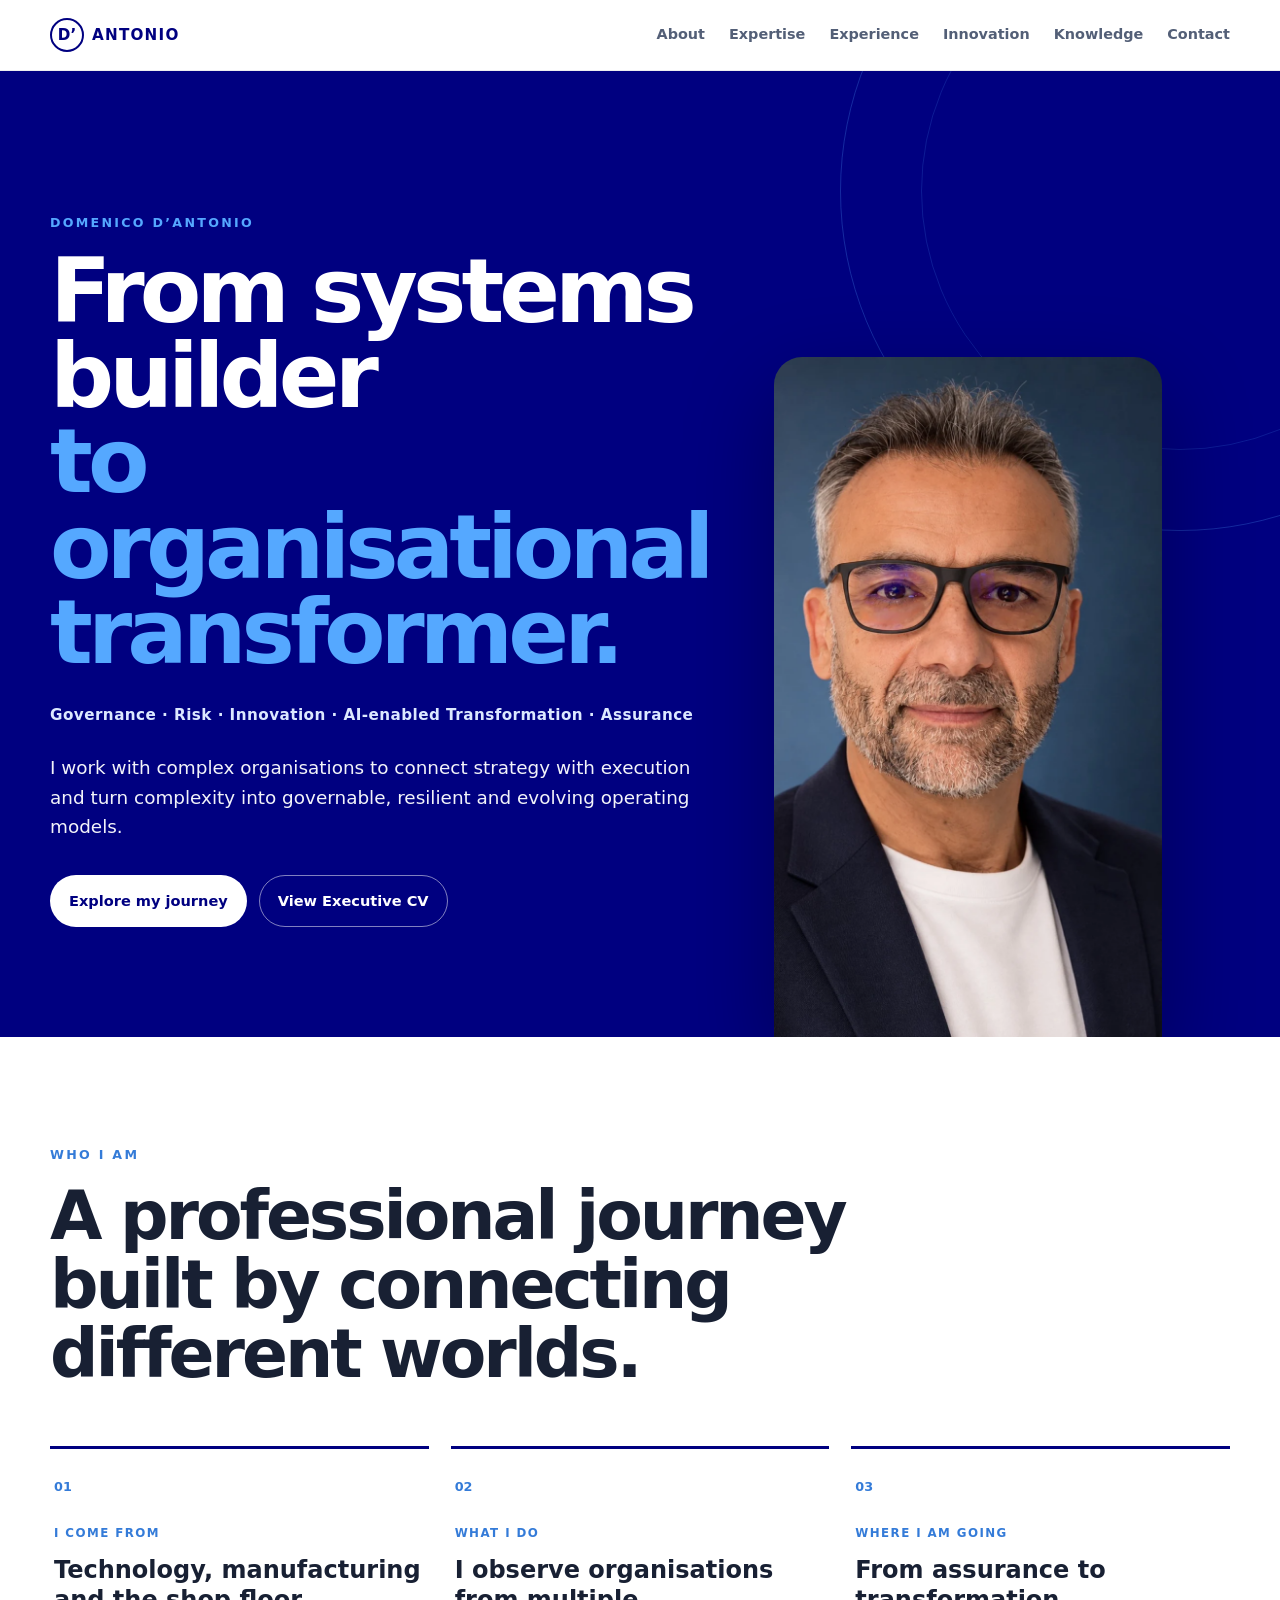
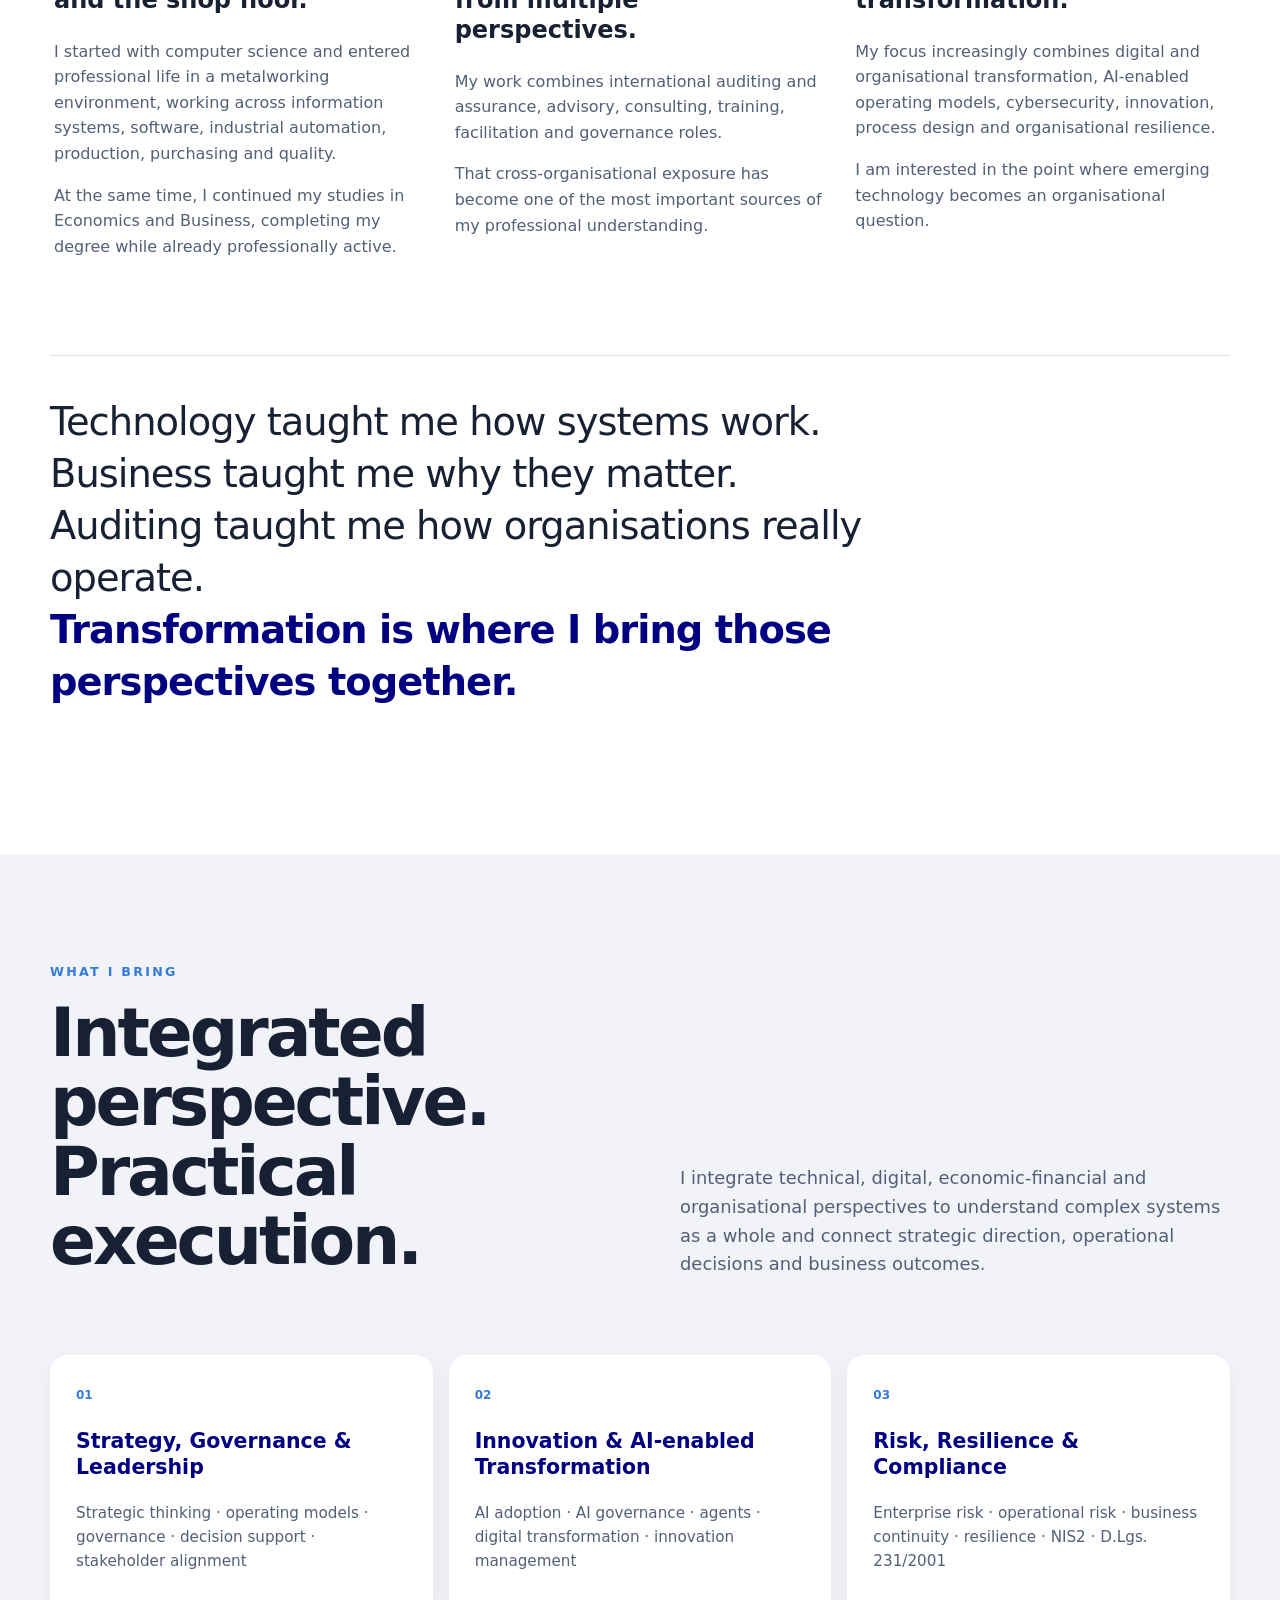
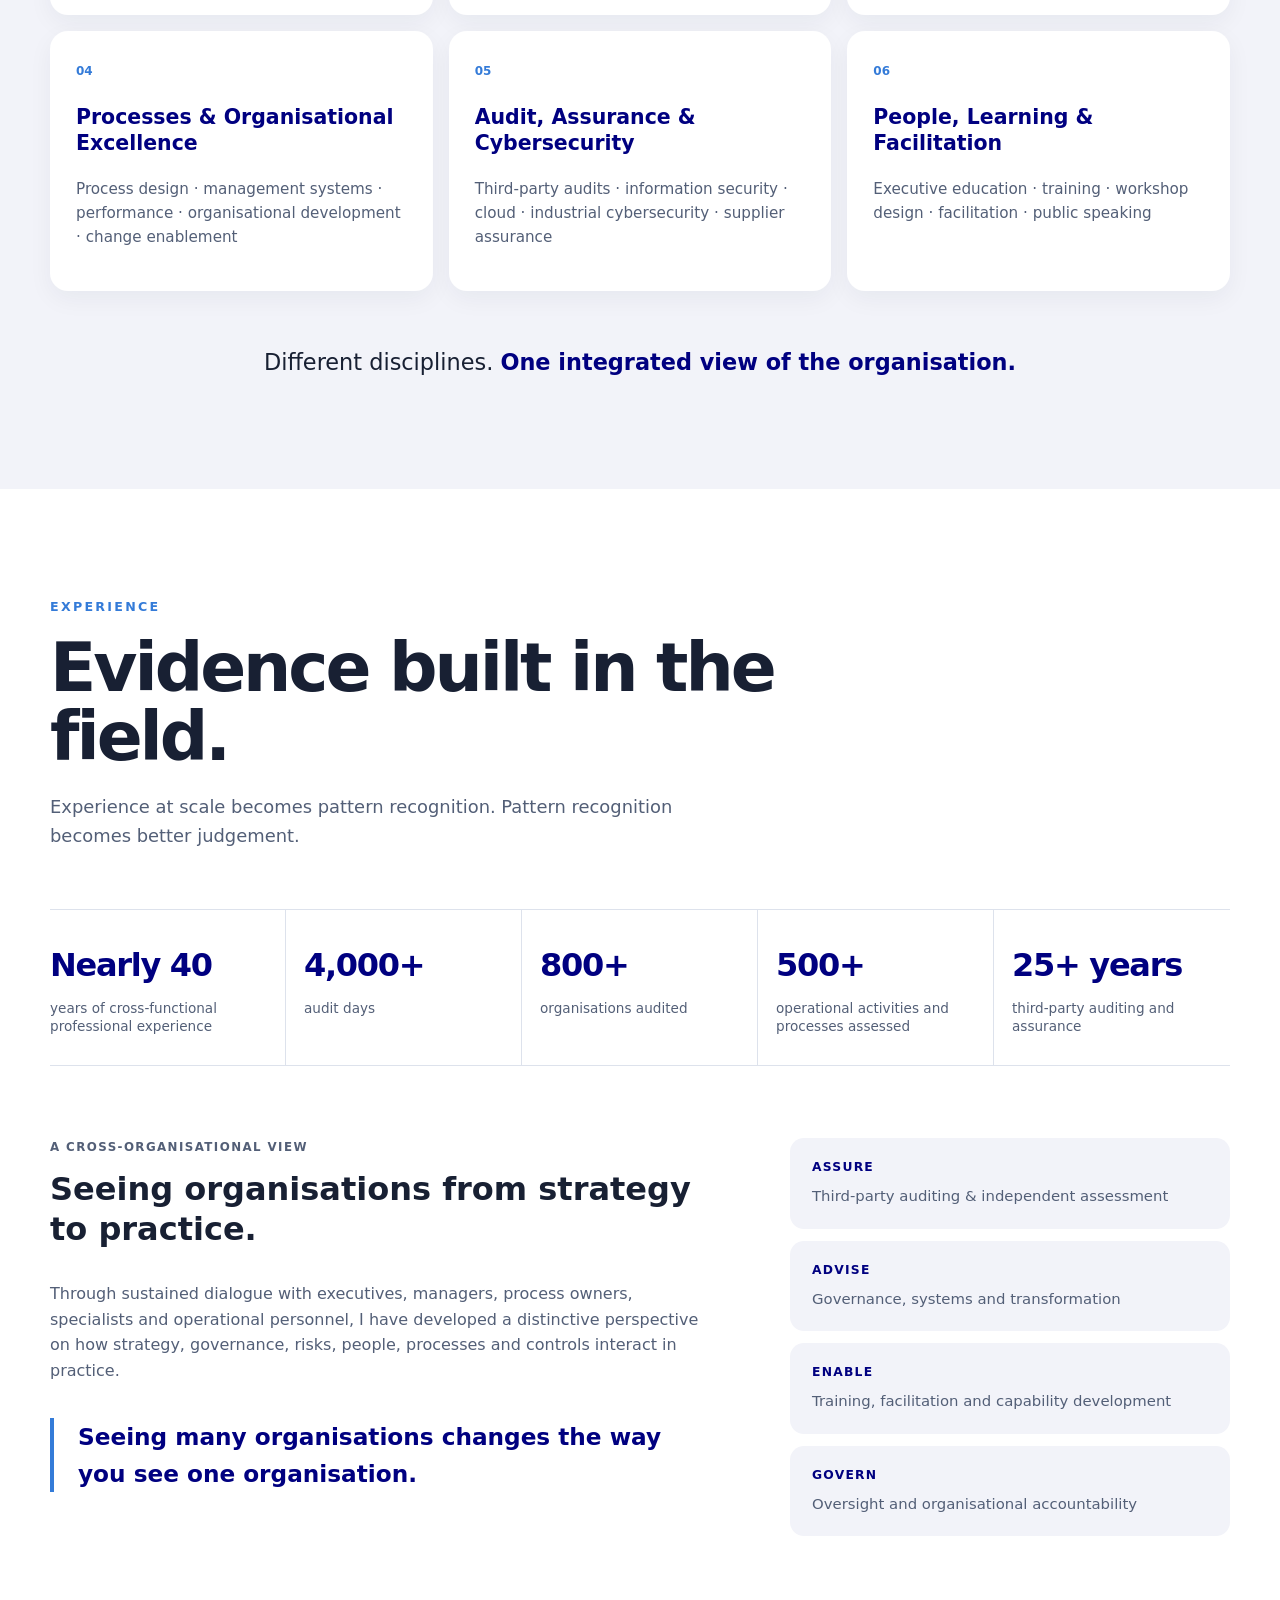
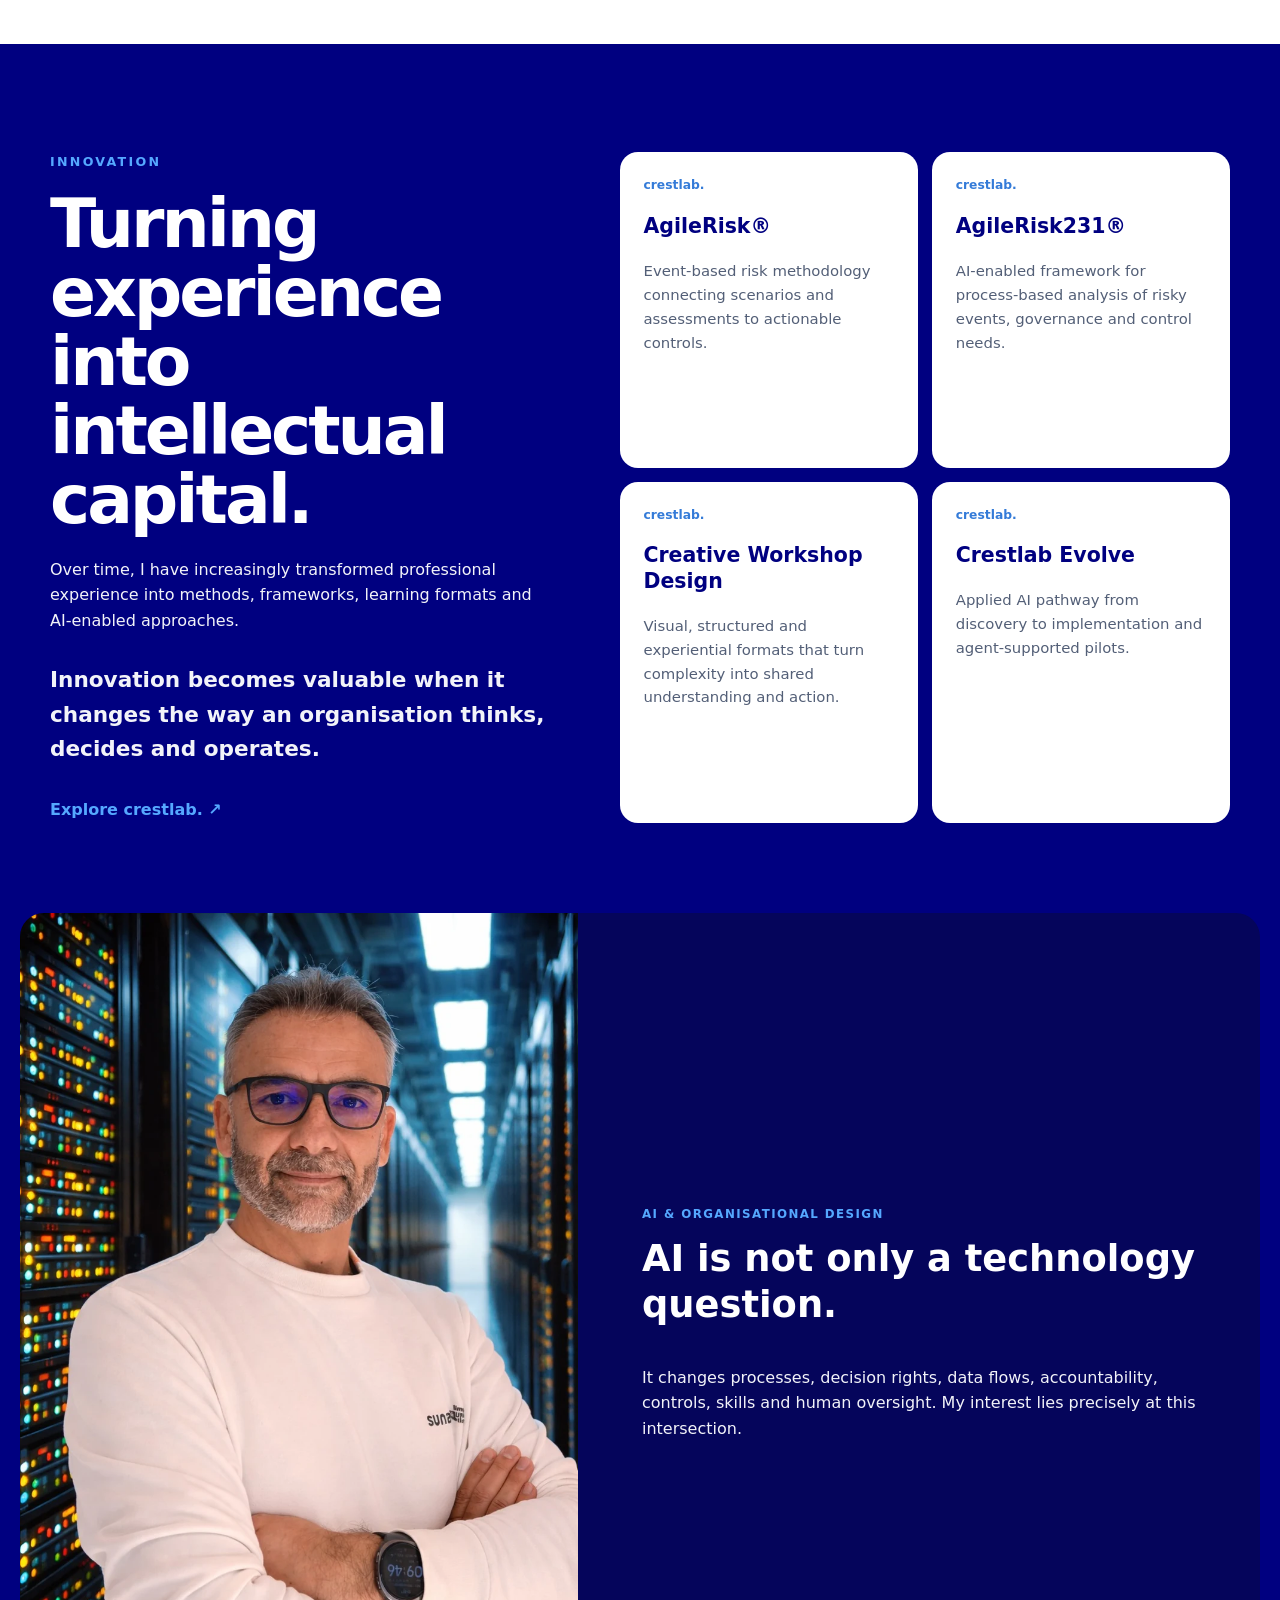
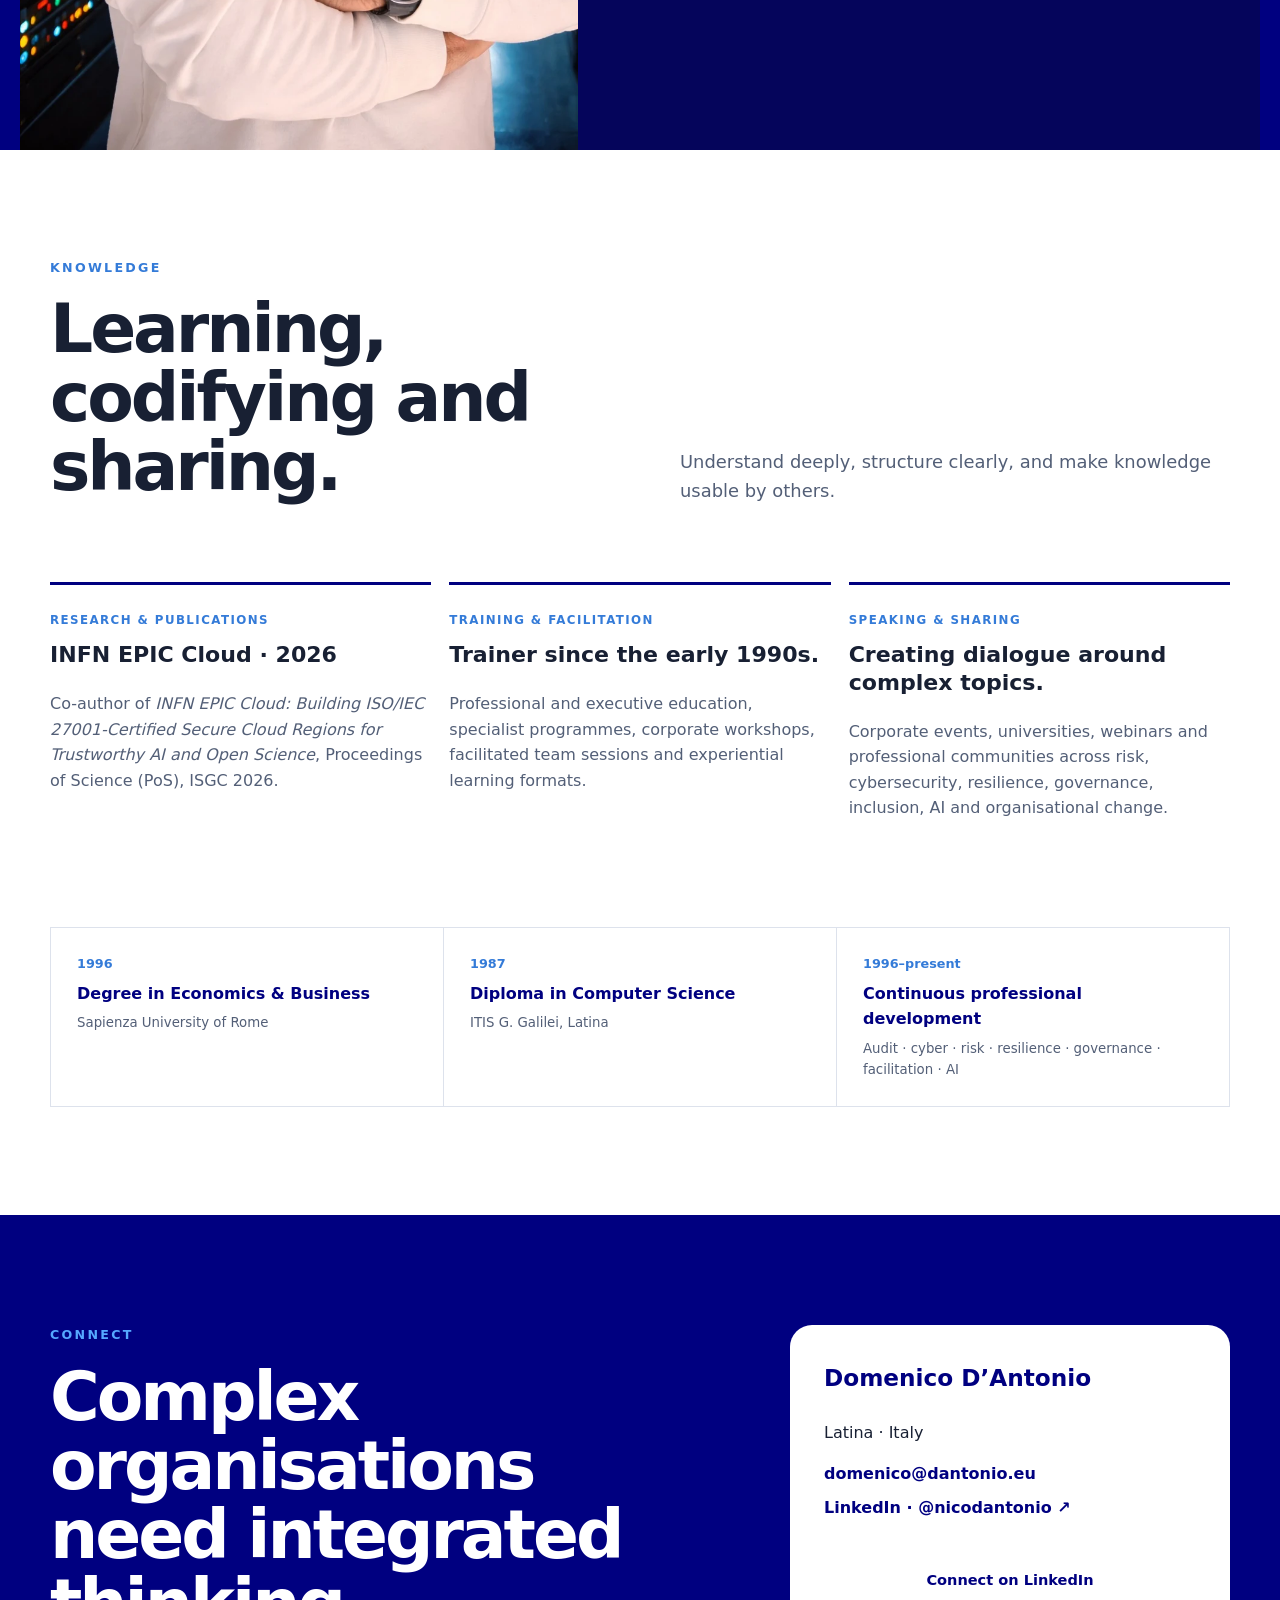
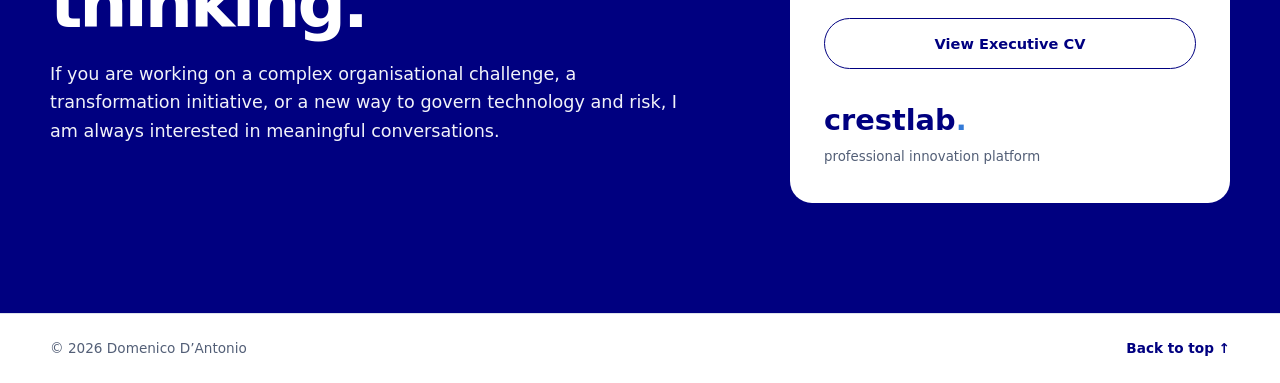
==== index.html @ b10d8bad "V1 Add file via upload" ====
<!doctype html>
<html lang="en">
<head>
  <meta charset="utf-8" />
  <meta name="viewport" content="width=device-width, initial-scale=1" />
  <title>Domenico D’Antonio — Governance, Risk, Innovation & Transformation</title>
  <meta name="description" content="Domenico D’Antonio — senior professional in governance, risk, innovation, AI-enabled transformation, assurance and organisational development." />
  <meta name="theme-color" content="#000080" />
  <meta property="og:title" content="Domenico D’Antonio — From systems builder to organisational transformer" />
  <meta property="og:description" content="Governance · Risk · Innovation · AI-enabled Transformation · Assurance" />
  <meta property="og:type" content="website" />
  <meta property="og:url" content="https://www.dantonio.eu/" />
  <meta property="og:image" content="https://www.dantonio.eu/assets/images/domenico-hero.webp" />
  <link rel="canonical" href="https://www.dantonio.eu/" />
  <link rel="stylesheet" href="styles.css" />
  <script type="application/ld+json">
  {
    "@context":"https://schema.org",
    "@type":"Person",
    "name":"Domenico D’Antonio",
    "url":"https://www.dantonio.eu/",
    "email":"mailto:domenico@dantonio.eu",
    "jobTitle":"Senior Leader in Governance, Risk, Innovation & Organisational Transformation",
    "sameAs":["https://www.linkedin.com/in/nicodantonio/"],
    "knowsAbout":["Governance","Risk Management","AI-enabled Transformation","Audit and Assurance","Cybersecurity","Organisational Development","Management Systems"]
  }
  </script>
</head>
<body>
  <a class="skip-link" href="#main">Skip to content</a>

  <header class="site-header" id="top">
    <div class="container nav-wrap">
      <a class="brand" href="#top" aria-label="Domenico D’Antonio home">
        <span class="brand-mark">D’</span><span>ANTONIO</span>
      </a>
      <button class="menu-toggle" aria-expanded="false" aria-controls="site-nav">Menu</button>
      <nav id="site-nav" class="site-nav" aria-label="Primary navigation">
        <a href="#about">About</a>
        <a href="#expertise">Expertise</a>
        <a href="#experience">Experience</a>
        <a href="#innovation">Innovation</a>
        <a href="#knowledge">Knowledge</a>
        <a href="#contact">Contact</a>
      </nav>
    </div>
  </header>

  <main id="main">
    <section class="hero section-dark" aria-labelledby="hero-title">
      <div class="container hero-grid">
        <div class="hero-copy reveal">
          <p class="eyebrow light">DOMENICO D’ANTONIO</p>
          <h1 id="hero-title">From systems builder<br><span>to organisational transformer.</span></h1>
          <p class="hero-tags">Governance · Risk · Innovation · AI-enabled Transformation · Assurance</p>
          <p class="hero-lead">I work with complex organisations to connect strategy with execution and turn complexity into governable, resilient and evolving operating models.</p>
          <div class="actions">
            <a class="button button-light" href="#about">Explore my journey</a>
            <a class="button button-ghost" href="assets/docs/Domenico-D-Antonio-Executive-CV.pdf" target="_blank" rel="noopener">View Executive CV</a>
          </div>
        </div>
        <figure class="hero-portrait reveal delay-1">
          <img src="assets/images/domenico-hero.webp" alt="Portrait of Domenico D’Antonio" width="1066" height="1280" fetchpriority="high" />
        </figure>
      </div>
      <div class="hero-orbit" aria-hidden="true"></div>
    </section>

    <section id="about" class="section about">
      <div class="container">
        <div class="section-heading reveal">
          <p class="eyebrow">WHO I AM</p>
          <h2>A professional journey built by connecting different worlds.</h2>
        </div>

        <div class="journey-grid">
          <article class="journey-card reveal">
            <p class="number">01</p>
            <p class="label">I COME FROM</p>
            <h3>Technology, manufacturing and the shop floor.</h3>
            <p>I started with computer science and entered professional life in a metalworking environment, working across information systems, software, industrial automation, production, purchasing and quality.</p>
            <p>At the same time, I continued my studies in Economics and Business, completing my degree while already professionally active.</p>
          </article>
          <article class="journey-card reveal delay-1">
            <p class="number">02</p>
            <p class="label">WHAT I DO</p>
            <h3>I observe organisations from multiple perspectives.</h3>
            <p>My work combines international auditing and assurance, advisory, consulting, training, facilitation and governance roles.</p>
            <p>That cross-organisational exposure has become one of the most important sources of my professional understanding.</p>
          </article>
          <article class="journey-card reveal delay-2">
            <p class="number">03</p>
            <p class="label">WHERE I AM GOING</p>
            <h3>From assurance to transformation.</h3>
            <p>My focus increasingly combines digital and organisational transformation, AI-enabled operating models, cybersecurity, innovation, process design and organisational resilience.</p>
            <p>I am interested in the point where emerging technology becomes an organisational question.</p>
          </article>
        </div>

        <div class="manifesto reveal">
          <p>Technology taught me how systems work.<br>Business taught me why they matter.<br>Auditing taught me how organisations really operate.<br><strong>Transformation is where I bring those perspectives together.</strong></p>
        </div>
      </div>
    </section>

    <section id="expertise" class="section section-soft">
      <div class="container">
        <div class="section-heading split reveal">
          <div>
            <p class="eyebrow">WHAT I BRING</p>
            <h2>Integrated perspective.<br>Practical execution.</h2>
          </div>
          <p class="intro">I integrate technical, digital, economic-financial and organisational perspectives to understand complex systems as a whole and connect strategic direction, operational decisions and business outcomes.</p>
        </div>

        <div class="expertise-grid">
          <article class="expertise-card reveal"><span>01</span><h3>Strategy, Governance & Leadership</h3><p>Strategic thinking · operating models · governance · decision support · stakeholder alignment</p></article>
          <article class="expertise-card reveal"><span>02</span><h3>Innovation & AI-enabled Transformation</h3><p>AI adoption · AI governance · agents · digital transformation · innovation management</p></article>
          <article class="expertise-card reveal"><span>03</span><h3>Risk, Resilience & Compliance</h3><p>Enterprise risk · operational risk · business continuity · resilience · NIS2 · D.Lgs. 231/2001</p></article>
          <article class="expertise-card reveal"><span>04</span><h3>Processes & Organisational Excellence</h3><p>Process design · management systems · performance · organisational development · change enablement</p></article>
          <article class="expertise-card reveal"><span>05</span><h3>Audit, Assurance & Cybersecurity</h3><p>Third-party audits · information security · cloud · industrial cybersecurity · supplier assurance</p></article>
          <article class="expertise-card reveal"><span>06</span><h3>People, Learning & Facilitation</h3><p>Executive education · training · workshop design · facilitation · public speaking</p></article>
        </div>

        <p class="center-callout reveal">Different disciplines. <strong>One integrated view of the organisation.</strong></p>
      </div>
    </section>

    <section id="experience" class="section experience">
      <div class="container">
        <div class="section-heading reveal">
          <p class="eyebrow">EXPERIENCE</p>
          <h2>Evidence built in the field.</h2>
          <p class="intro narrow">Experience at scale becomes pattern recognition. Pattern recognition becomes better judgement.</p>
        </div>

        <div class="metrics reveal">
          <div><strong>Nearly 40</strong><span>years of cross-functional professional experience</span></div>
          <div><strong>4,000+</strong><span>audit days</span></div>
          <div><strong>800+</strong><span>organisations audited</span></div>
          <div><strong>500+</strong><span>operational activities and processes assessed</span></div>
          <div><strong>25+ years</strong><span>third-party auditing and assurance</span></div>
        </div>

        <div class="experience-grid">
          <div class="experience-copy reveal">
            <p class="label">A CROSS-ORGANISATIONAL VIEW</p>
            <h3>Seeing organisations from strategy to practice.</h3>
            <p>Through sustained dialogue with executives, managers, process owners, specialists and operational personnel, I have developed a distinctive perspective on how strategy, governance, risks, people, processes and controls interact in practice.</p>
            <blockquote>Seeing many organisations changes the way you see one organisation.</blockquote>
          </div>
          <div class="roles reveal delay-1">
            <div><b>ASSURE</b><span>Third-party auditing & independent assessment</span></div>
            <div><b>ADVISE</b><span>Governance, systems and transformation</span></div>
            <div><b>ENABLE</b><span>Training, facilitation and capability development</span></div>
            <div><b>GOVERN</b><span>Oversight and organisational accountability</span></div>
          </div>
        </div>
      </div>
    </section>

    <section id="innovation" class="section innovation section-dark">
      <div class="container innovation-grid">
        <div class="innovation-copy reveal">
          <p class="eyebrow light">INNOVATION</p>
          <h2>Turning experience into intellectual capital.</h2>
          <p>Over time, I have increasingly transformed professional experience into methods, frameworks, learning formats and AI-enabled approaches.</p>
          <p class="innovation-statement">Innovation becomes valuable when it changes the way an organisation thinks, decides and operates.</p>
          <a class="text-link light-link" href="https://www.crestlab.eu/" target="_blank" rel="noopener">Explore crestlab. ↗</a>
        </div>
        <div class="innovation-cards">
          <article class="innovation-card reveal"><p class="micro">crestlab.</p><h3>AgileRisk®</h3><p>Event-based risk methodology connecting scenarios and assessments to actionable controls.</p></article>
          <article class="innovation-card reveal delay-1"><p class="micro">crestlab.</p><h3>AgileRisk231®</h3><p>AI-enabled framework for process-based analysis of risky events, governance and control needs.</p></article>
          <article class="innovation-card reveal"><p class="micro">crestlab.</p><h3>Creative Workshop Design</h3><p>Visual, structured and experiential formats that turn complexity into shared understanding and action.</p></article>
          <article class="innovation-card reveal delay-1"><p class="micro">crestlab.</p><h3>Crestlab Evolve</h3><p>Applied AI pathway from discovery to implementation and agent-supported pilots.</p></article>
        </div>
      </div>
      <div class="ai-strip reveal">
        <img src="assets/images/domenico-digital.webp" alt="Domenico D’Antonio in a digital infrastructure environment" loading="lazy" />
        <div><p class="label light">AI & ORGANISATIONAL DESIGN</p><h3>AI is not only a technology question.</h3><p>It changes processes, decision rights, data flows, accountability, controls, skills and human oversight. My interest lies precisely at this intersection.</p></div>
      </div>
    </section>

    <section id="knowledge" class="section knowledge">
      <div class="container">
        <div class="section-heading split reveal">
          <div><p class="eyebrow">KNOWLEDGE</p><h2>Learning, codifying and sharing.</h2></div>
          <p class="intro">Understand deeply, structure clearly, and make knowledge usable by others.</p>
        </div>

        <div class="knowledge-grid">
          <article class="knowledge-card reveal">
            <p class="label">RESEARCH & PUBLICATIONS</p>
            <h3>INFN EPIC Cloud · 2026</h3>
            <p>Co-author of <em>INFN EPIC Cloud: Building ISO/IEC 27001-Certified Secure Cloud Regions for Trustworthy AI and Open Science</em>, Proceedings of Science (PoS), ISGC 2026.</p>
          </article>
          <article class="knowledge-card reveal delay-1">
            <p class="label">TRAINING & FACILITATION</p>
            <h3>Trainer since the early 1990s.</h3>
            <p>Professional and executive education, specialist programmes, corporate workshops, facilitated team sessions and experiential learning formats.</p>
          </article>
          <article class="knowledge-card reveal delay-2">
            <p class="label">SPEAKING & SHARING</p>
            <h3>Creating dialogue around complex topics.</h3>
            <p>Corporate events, universities, webinars and professional communities across risk, cybersecurity, resilience, governance, inclusion, AI and organisational change.</p>
          </article>
        </div>

        <div class="education-band reveal">
          <div><span>1996</span><b>Degree in Economics & Business</b><small>Sapienza University of Rome</small></div>
          <div><span>1987</span><b>Diploma in Computer Science</b><small>ITIS G. Galilei, Latina</small></div>
          <div><span>1996–present</span><b>Continuous professional development</b><small>Audit · cyber · risk · resilience · governance · facilitation · AI</small></div>
        </div>
      </div>
    </section>

    <section id="contact" class="contact section-dark">
      <div class="container contact-grid">
        <div class="reveal">
          <p class="eyebrow light">CONNECT</p>
          <h2>Complex organisations need integrated thinking.</h2>
          <p>If you are working on a complex organisational challenge, a transformation initiative, or a new way to govern technology and risk, I am always interested in meaningful conversations.</p>
        </div>
        <div class="contact-card reveal delay-1">
          <p class="contact-name">Domenico D’Antonio</p>
          <p>Latina · Italy</p>
          <a href="mailto:domenico@dantonio.eu">domenico@dantonio.eu</a>
          <a href="https://www.linkedin.com/in/nicodantonio/" target="_blank" rel="noopener">LinkedIn · @nicodantonio ↗</a>
          <div class="actions stacked">
            <a class="button button-light" href="https://www.linkedin.com/in/nicodantonio/" target="_blank" rel="noopener">Connect on LinkedIn</a>
            <a class="button button-ghost" href="assets/docs/Domenico-D-Antonio-Executive-CV.pdf" target="_blank" rel="noopener">View Executive CV</a>
          </div>
          <p class="crestlab-word">crestlab<span>.</span></p>
          <small>professional innovation platform</small>
        </div>
      </div>
    </section>
  </main>

  <footer class="site-footer">
    <div class="container"><span>© <span id="year"></span> Domenico D’Antonio</span><a href="#top">Back to top ↑</a></div>
  </footer>

  <script src="script.js"></script>
</body>
</html>
---- styles.css ----
:root{
  --navy:#000080;
  --blue:#347BD8;
  --light-blue:#55A8FF;
  --ink:#182033;
  --muted:#535F77;
  --soft:#F2F3F9;
  --white:#FFFFFF;
  --line:#DDE2EC;
  --radius:22px;
  --shadow:0 24px 70px rgba(24,32,51,.10);
  --max:1180px;
}
*{box-sizing:border-box}
html{scroll-behavior:smooth}
body{margin:0;font-family:"DejaVu Sans",Arial,sans-serif;color:var(--ink);background:var(--white);line-height:1.6;-webkit-font-smoothing:antialiased}
a{color:inherit}
img{display:block;max-width:100%}
.container{width:min(var(--max),calc(100% - 40px));margin-inline:auto}
.section{padding:108px 0;scroll-margin-top:72px}
.section-dark{background:var(--navy);color:var(--white)}
.section-soft{background:var(--soft)}
.skip-link{position:absolute;left:-999px;top:0;z-index:999;background:#fff;color:#000;padding:12px}.skip-link:focus{left:12px;top:12px}

.site-header{position:sticky;top:0;z-index:50;background:rgba(255,255,255,.92);backdrop-filter:blur(14px);border-bottom:1px solid rgba(24,32,51,.08)}
.nav-wrap{height:70px;display:flex;align-items:center;justify-content:space-between;gap:24px}
.brand{text-decoration:none;font-weight:800;letter-spacing:.08em;font-size:.95rem;color:var(--navy)}
.brand-mark{display:inline-grid;place-items:center;width:34px;height:34px;margin-right:8px;border:2px solid var(--navy);border-radius:50%;letter-spacing:0}
.site-nav{display:flex;gap:24px;align-items:center}.site-nav a{text-decoration:none;font-size:.9rem;font-weight:700;color:var(--muted)}.site-nav a:hover{color:var(--navy)}
.menu-toggle{display:none;border:0;background:none;font:inherit;font-weight:700;color:var(--navy)}

.hero{position:relative;overflow:hidden;padding:88px 0 0;min-height:740px}
.hero-grid{display:grid;grid-template-columns:1.15fr .85fr;align-items:end;gap:64px;position:relative;z-index:2}
.hero-copy{padding:54px 0 110px}
.eyebrow{margin:0 0 16px;font-size:.79rem;letter-spacing:.18em;font-weight:800;color:var(--blue)}.eyebrow.light{color:var(--light-blue)}
h1,h2,h3,p{margin-top:0}h1{font-size:clamp(3.1rem,7vw,6.8rem);line-height:.95;letter-spacing:-.055em;margin-bottom:28px;max-width:900px}h1 span{color:var(--light-blue)}
h2{font-size:clamp(2.5rem,5.3vw,5rem);line-height:1.02;letter-spacing:-.045em;margin-bottom:22px}h3{font-size:1.28rem;line-height:1.25}
.hero-tags{font-size:.95rem;font-weight:800;letter-spacing:.03em;color:#DCE8FF;margin-bottom:26px}.hero-lead{max-width:760px;color:#F2F3F9;font-size:1.15rem}
.hero-portrait{margin:0;align-self:stretch;display:flex;align-items:flex-end}.hero-portrait img{width:100%;max-height:680px;object-fit:cover;object-position:center 18%;border-radius:28px 28px 0 0;box-shadow:0 32px 90px rgba(0,0,0,.32)}
.hero-orbit{position:absolute;width:680px;height:680px;border:1px solid rgba(85,168,255,.25);border-radius:50%;right:-240px;top:-220px}.hero-orbit:after{content:"";position:absolute;inset:80px;border:1px solid rgba(85,168,255,.16);border-radius:50%}
.actions{display:flex;gap:12px;flex-wrap:wrap;margin-top:34px}.button{display:inline-flex;align-items:center;justify-content:center;padding:13px 18px;border-radius:999px;text-decoration:none;font-weight:800;font-size:.91rem;border:1px solid transparent;transition:.2s ease}.button:hover{transform:translateY(-1px)}.button-light{background:#fff;color:var(--navy)}.button-ghost{border-color:rgba(255,255,255,.5);color:#fff;background:transparent}.text-link{font-weight:800;text-decoration:none}.light-link{color:var(--light-blue)}

.section-heading{max-width:900px;margin-bottom:58px}.section-heading.split{max-width:none;display:grid;grid-template-columns:1fr 1fr;gap:80px;align-items:end}.intro{font-size:1.12rem;color:var(--muted);max-width:640px}.intro.narrow{max-width:700px}
.journey-grid{display:grid;grid-template-columns:repeat(3,1fr);gap:22px}.journey-card{border-top:3px solid var(--navy);padding:28px 4px 0}.journey-card .number{font-size:.8rem;font-weight:800;color:var(--blue);margin-bottom:26px}.label{font-size:.74rem;font-weight:800;letter-spacing:.12em;color:var(--blue)}.journey-card h3{font-size:1.5rem}.journey-card p:not(.number):not(.label){color:var(--muted)}
.manifesto{margin-top:80px;padding:40px 0 0;border-top:1px solid var(--line)}.manifesto p{font-size:clamp(1.55rem,3vw,2.6rem);line-height:1.35;max-width:950px;letter-spacing:-.025em}.manifesto strong{color:var(--navy)}

.expertise-grid{display:grid;grid-template-columns:repeat(3,1fr);gap:16px}.expertise-card{background:#fff;padding:26px;border-radius:18px;min-height:220px;box-shadow:0 8px 25px rgba(24,32,51,.05)}.expertise-card span{display:inline-block;color:var(--blue);font-size:.75rem;font-weight:800;margin-bottom:24px}.expertise-card h3{color:var(--navy)}.expertise-card p{color:var(--muted);font-size:.95rem}.center-callout{text-align:center;font-size:1.4rem;margin:54px 0 0}.center-callout strong{color:var(--navy)}

.metrics{display:grid;grid-template-columns:repeat(5,1fr);border-top:1px solid var(--line);border-bottom:1px solid var(--line);margin:54px 0 72px}.metrics>div{padding:30px 18px;border-right:1px solid var(--line)}.metrics>div:first-child{padding-left:0}.metrics>div:last-child{border-right:0}.metrics strong{display:block;font-size:2rem;color:var(--navy);letter-spacing:-.04em}.metrics span{display:block;color:var(--muted);font-size:.85rem;line-height:1.35;margin-top:8px}
.experience-grid{display:grid;grid-template-columns:1.2fr .8fr;gap:80px}.experience-copy h3{font-size:2rem}.experience-copy p{color:var(--muted)}blockquote{margin:34px 0 0;padding-left:24px;border-left:4px solid var(--blue);font-size:1.45rem;font-weight:800;color:var(--navy)}.roles{display:grid;gap:12px}.roles div{padding:20px 22px;background:var(--soft);border-radius:14px}.roles b{display:block;color:var(--navy);font-size:.77rem;letter-spacing:.1em;margin-bottom:5px}.roles span{color:var(--muted);font-size:.93rem}

.innovation{padding-bottom:0;overflow:hidden}.innovation-grid{display:grid;grid-template-columns:.9fr 1.1fr;gap:70px}.innovation-copy p:not(.eyebrow){color:#F2F3F9}.innovation-statement{font-size:1.35rem;font-weight:700;max-width:500px;margin:30px 0}.innovation-cards{display:grid;grid-template-columns:repeat(2,1fr);gap:14px}.innovation-card{background:#fff;color:var(--ink);padding:24px;border-radius:18px}.innovation-card .micro{font-size:.77rem;font-weight:800;color:var(--blue);margin-bottom:18px}.innovation-card h3{color:var(--navy)}.innovation-card p{color:var(--muted);font-size:.93rem}
.ai-strip{width:min(1320px,calc(100% - 40px));margin:90px auto 0;display:grid;grid-template-columns:.9fr 1.1fr;background:#05055b;border-radius:24px 24px 0 0;overflow:hidden}.ai-strip img{width:100%;height:100%;min-height:430px;object-fit:cover;object-position:center}.ai-strip>div{padding:64px;display:flex;flex-direction:column;justify-content:center}.ai-strip h3{font-size:2.3rem}.ai-strip p{color:#F2F3F9}.ai-strip .label{color:var(--light-blue)}

.knowledge-grid{display:grid;grid-template-columns:repeat(3,1fr);gap:18px}.knowledge-card{padding:26px 0;border-top:3px solid var(--navy)}.knowledge-card h3{font-size:1.38rem}.knowledge-card p:not(.label){color:var(--muted)}.education-band{display:grid;grid-template-columns:repeat(3,1fr);gap:1px;background:var(--line);margin-top:64px;border:1px solid var(--line)}.education-band>div{background:#fff;padding:26px}.education-band span{display:block;color:var(--blue);font-size:.8rem;font-weight:800;margin-bottom:6px}.education-band b{display:block;color:var(--navy)}.education-band small{display:block;color:var(--muted);margin-top:6px}

.contact{padding:110px 0}.contact-grid{display:grid;grid-template-columns:1.2fr .8fr;gap:80px;align-items:start}.contact-grid>div:first-child p:not(.eyebrow){font-size:1.1rem;color:#F2F3F9;max-width:700px}.contact-card{background:#fff;color:var(--ink);padding:34px;border-radius:22px}.contact-card>a{display:block;text-decoration:none;color:var(--navy);font-weight:700;margin-top:8px}.contact-name{font-size:1.45rem;font-weight:800;color:var(--navy)}.stacked{display:grid}.stacked .button-ghost{color:var(--navy);border-color:var(--navy)}.crestlab-word{font-size:1.8rem;font-weight:800;color:var(--navy);margin:28px 0 0}.crestlab-word span{color:var(--blue)}.contact-card small{color:var(--muted)}
.site-footer{padding:24px 0;border-top:1px solid var(--line);font-size:.85rem;color:var(--muted)}.site-footer .container{display:flex;justify-content:space-between;gap:20px}.site-footer a{text-decoration:none;color:var(--navy);font-weight:700}

.reveal{opacity:0;transform:translateY(18px);transition:opacity .6s ease,transform .6s ease}.reveal.visible{opacity:1;transform:none}.delay-1{transition-delay:.08s}.delay-2{transition-delay:.16s}

@media (prefers-reduced-motion:reduce){html{scroll-behavior:auto}.reveal{opacity:1;transform:none;transition:none}.button{transition:none}}
@media (max-width:960px){
  .site-nav{position:absolute;top:70px;left:0;right:0;background:#fff;border-bottom:1px solid var(--line);padding:18px 20px;display:none;flex-direction:column;align-items:flex-start}.site-nav.open{display:flex}.menu-toggle{display:block}
  .hero{padding-top:52px}.hero-grid{grid-template-columns:1fr;gap:0}.hero-copy{padding:42px 0 46px}.hero-portrait{justify-content:center}.hero-portrait img{max-width:620px;max-height:none;border-radius:28px 28px 0 0}
  .section-heading.split,.innovation-grid,.contact-grid,.experience-grid{grid-template-columns:1fr;gap:36px}.journey-grid,.expertise-grid,.knowledge-grid{grid-template-columns:1fr 1fr}.metrics{grid-template-columns:repeat(2,1fr)}.metrics>div{border-bottom:1px solid var(--line)}.metrics>div:nth-child(2n){border-right:0}.metrics>div:first-child{padding-left:18px}.education-band{grid-template-columns:1fr}.ai-strip{grid-template-columns:1fr}.ai-strip img{max-height:520px}.ai-strip>div{padding:42px}
}
@media (max-width:640px){
  .container{width:min(100% - 28px,var(--max))}.section{padding:78px 0}h1{font-size:clamp(2.75rem,14vw,4.5rem)}h2{font-size:clamp(2.25rem,11vw,3.6rem)}
  .journey-grid,.expertise-grid,.knowledge-grid,.innovation-cards{grid-template-columns:1fr}.metrics{grid-template-columns:1fr}.metrics>div{border-right:0}.section-heading{margin-bottom:38px}.section-heading.split{gap:18px}.hero-tags{font-size:.82rem}.hero-lead{font-size:1rem}.actions{display:grid}.button{width:100%}.experience-grid{gap:46px}.ai-strip{width:100%;border-radius:0}.ai-strip>div{padding:32px 24px}.education-band{margin-top:42px}.site-footer .container{flex-direction:column}.contact{padding:82px 0}
}
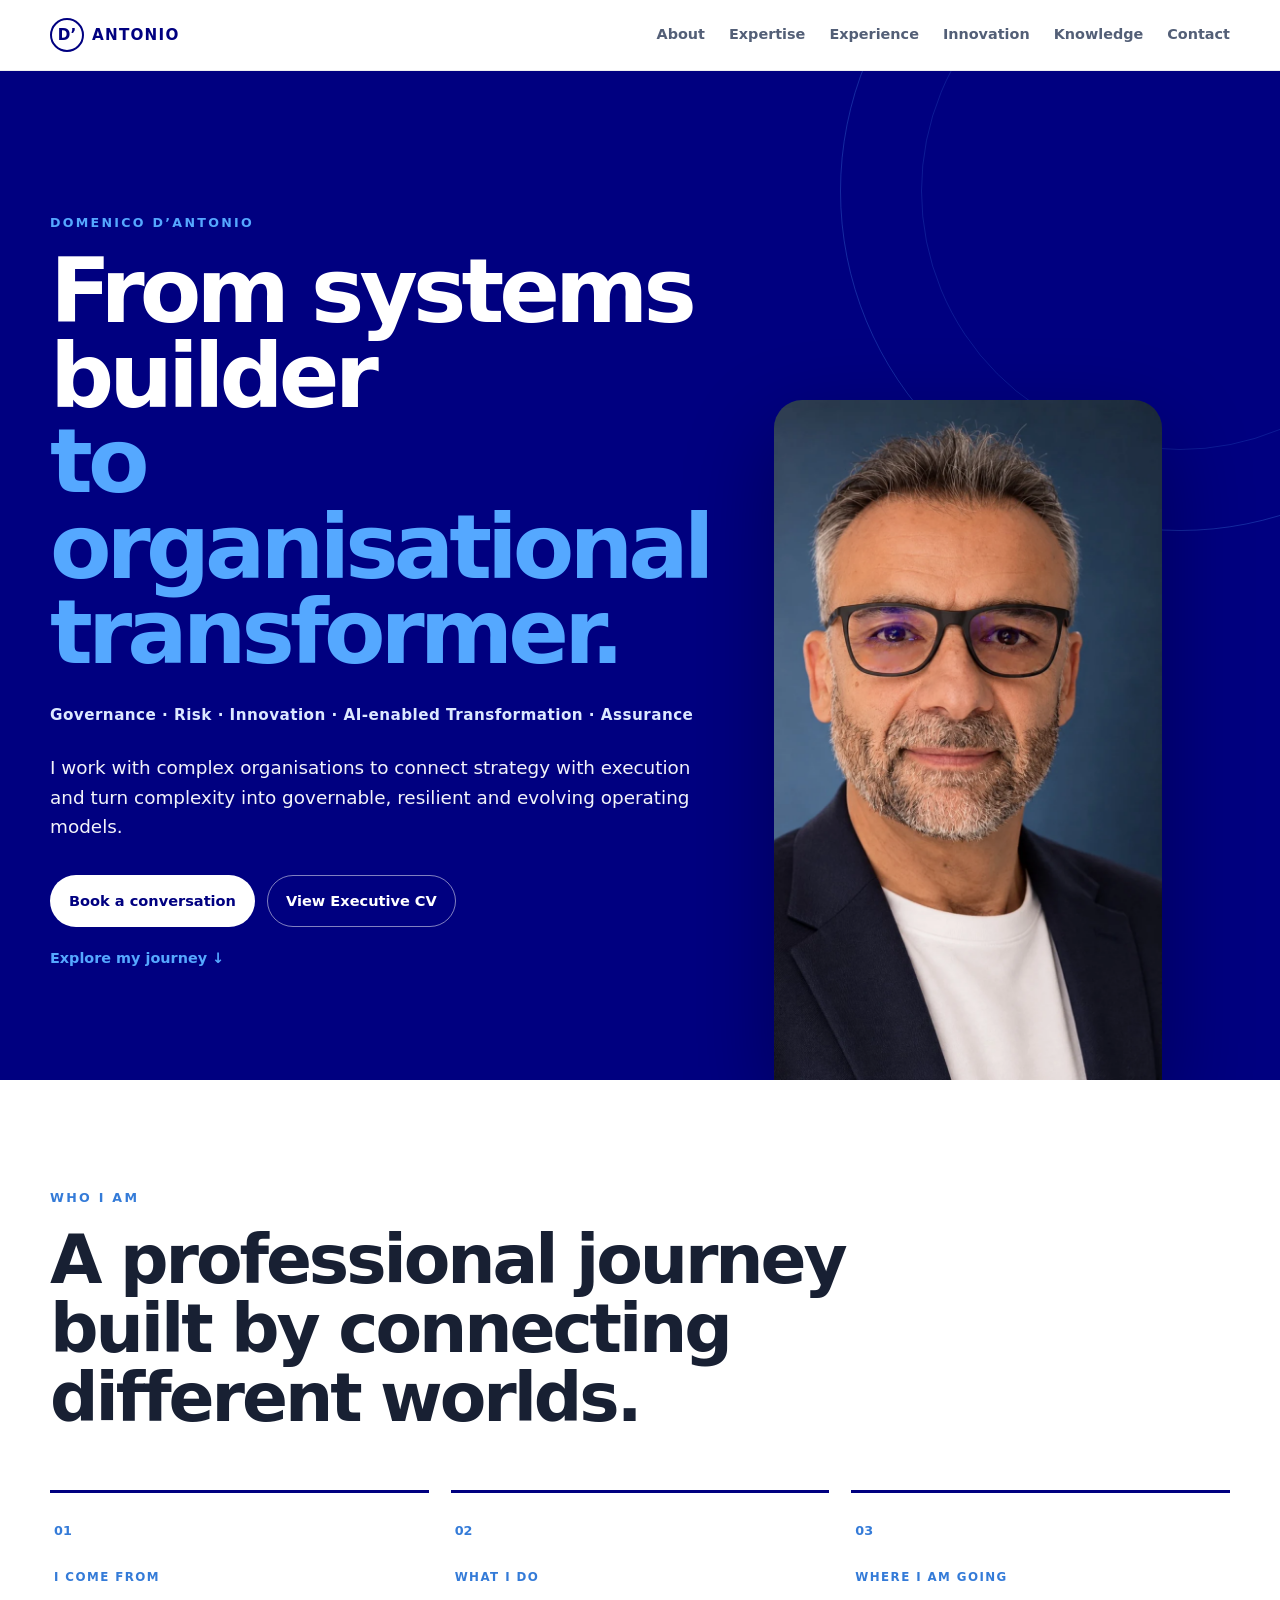
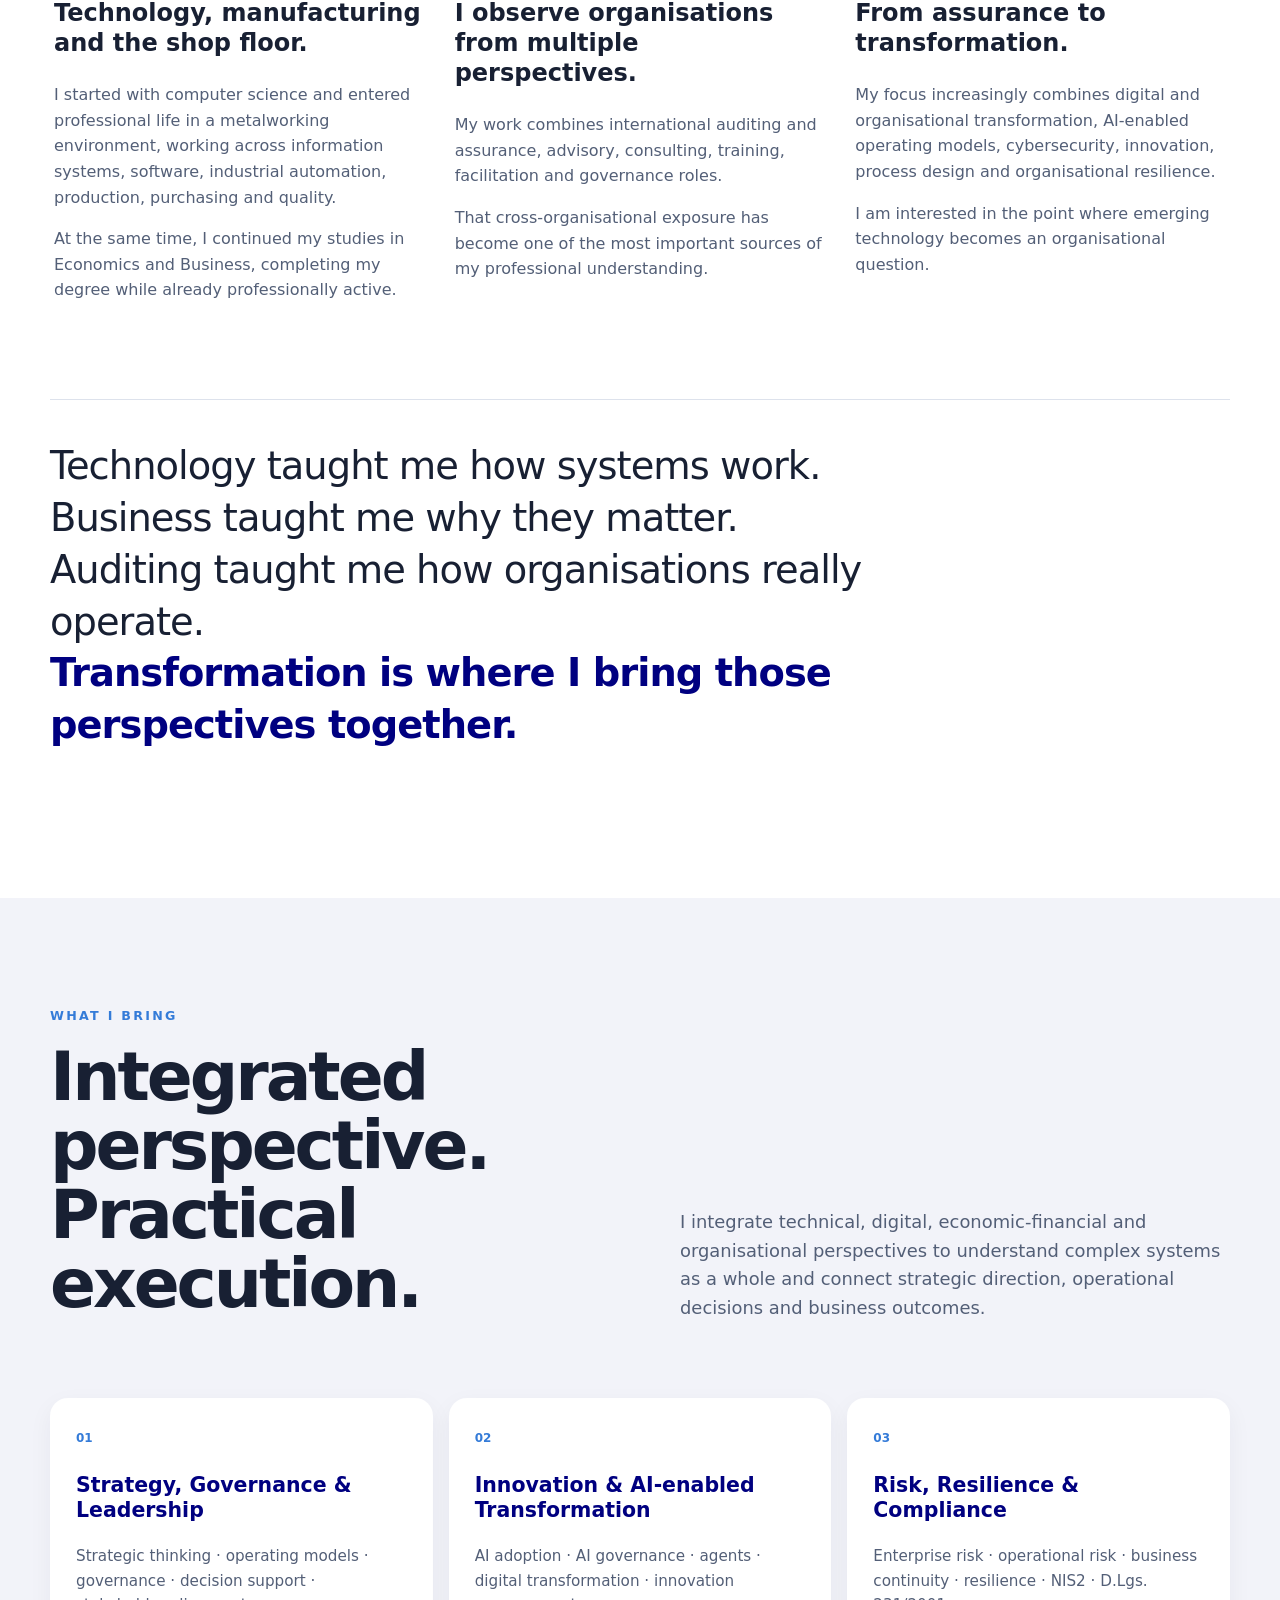
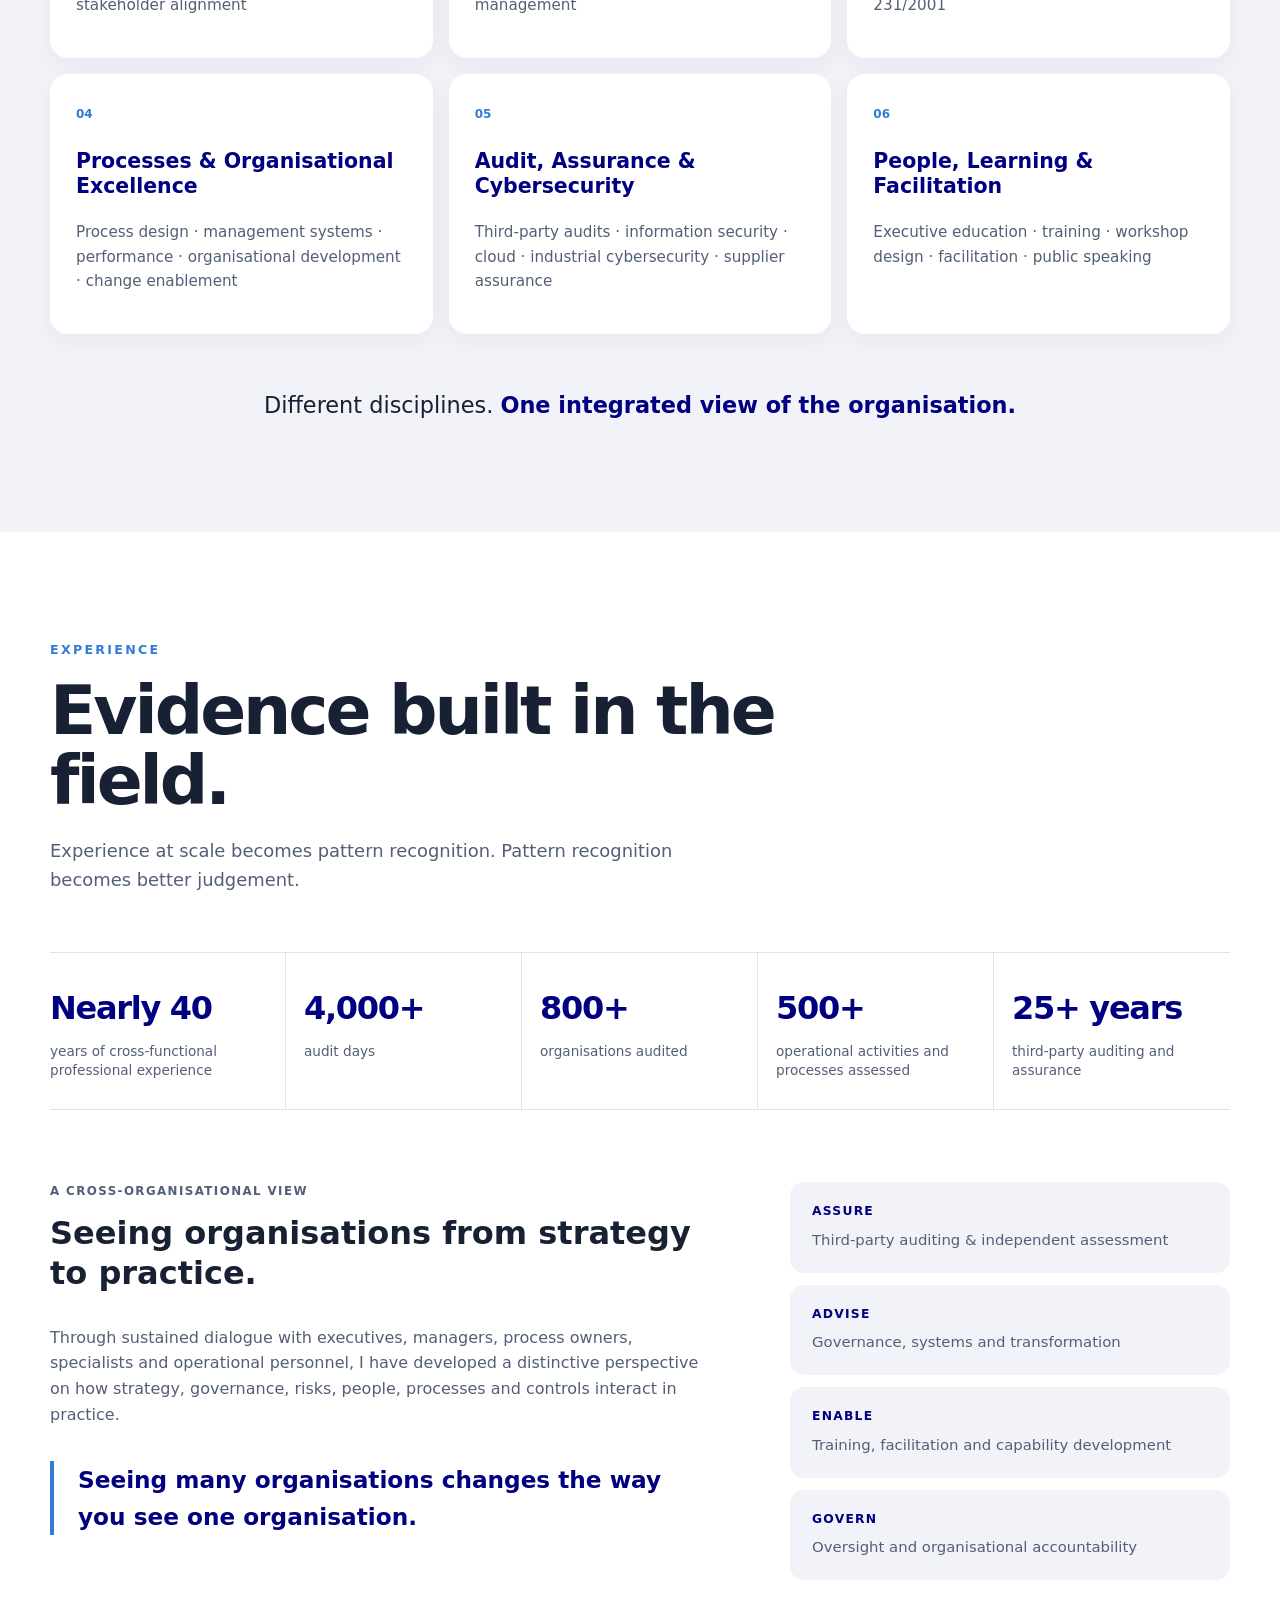
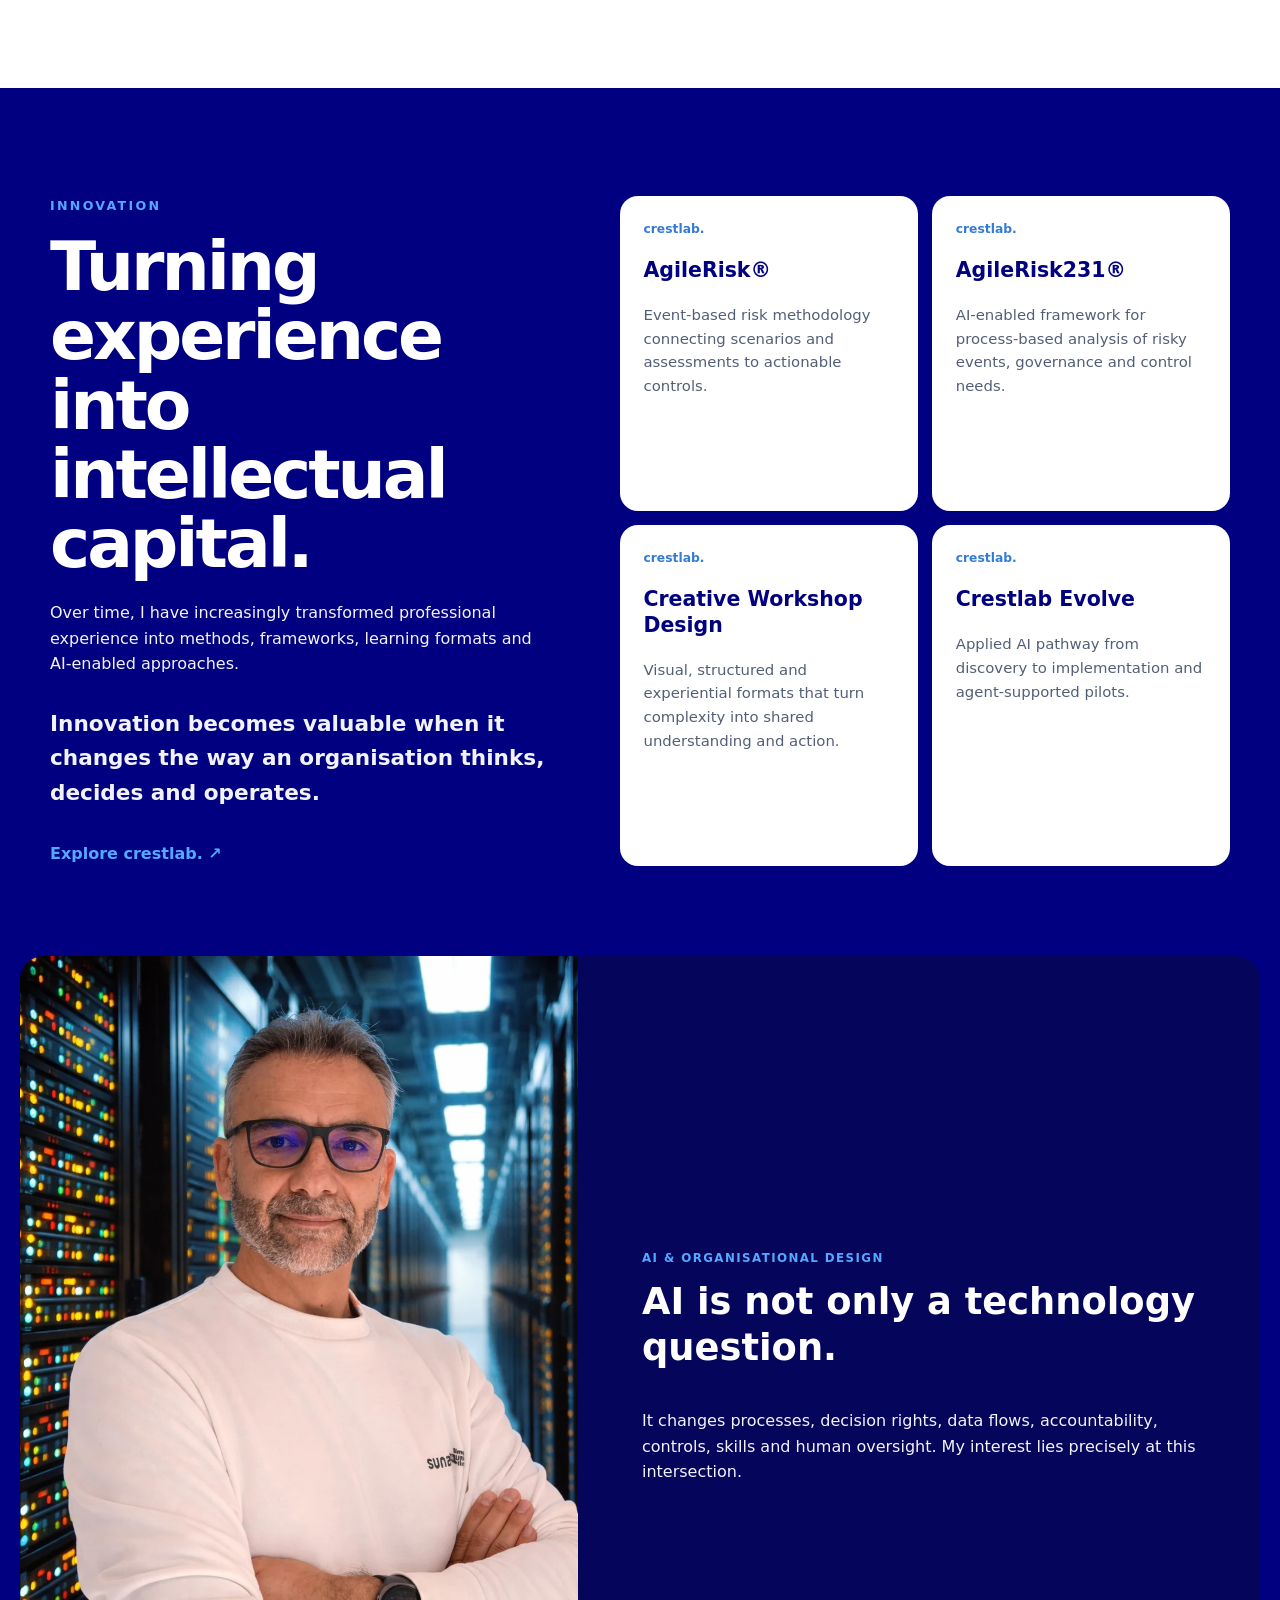
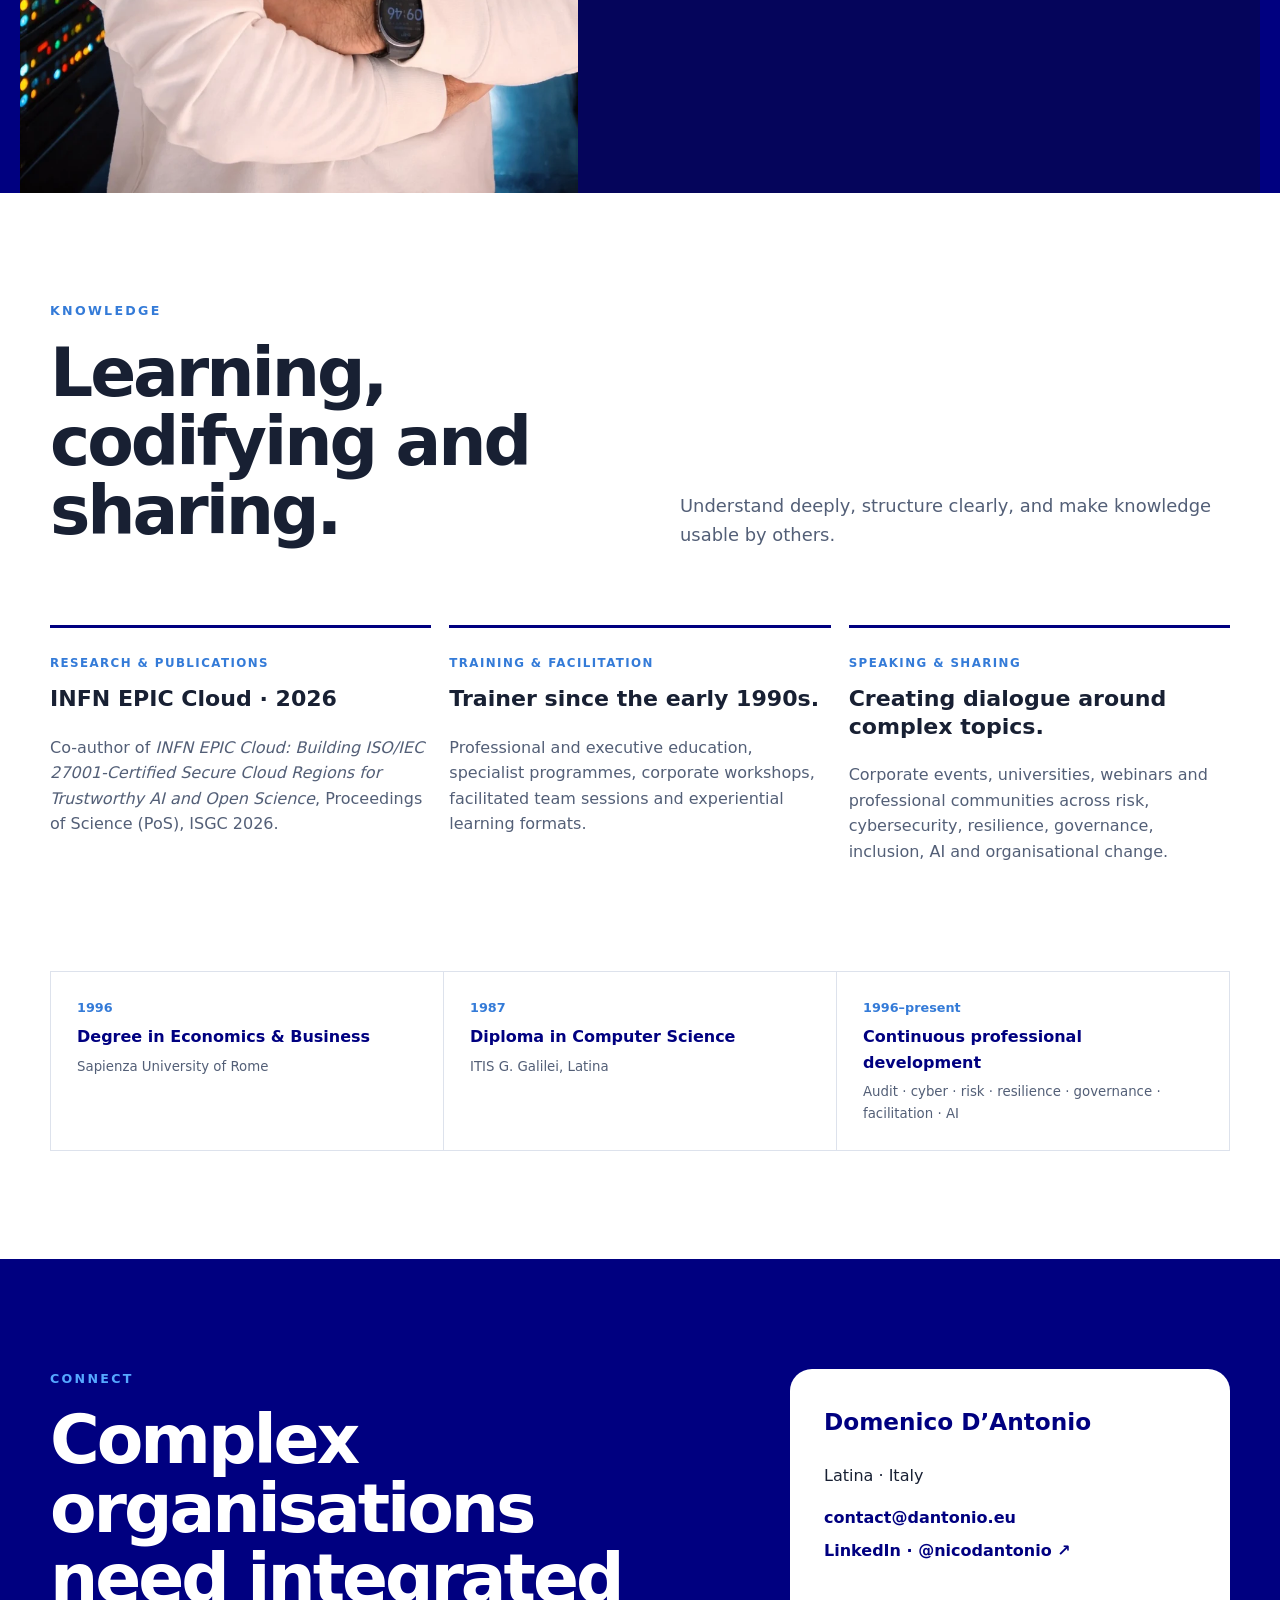
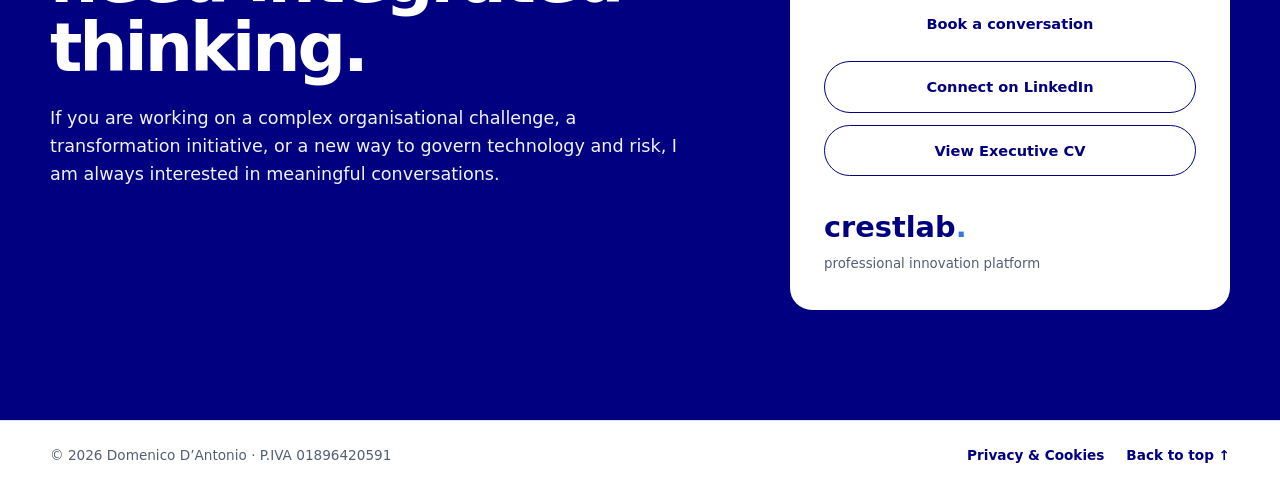
==== commit b991174d: "Upload V1.1 Ho preparato la V1.1 con tutte le modifiche concordate.  Le modifiche principali sono " ====
--- a/index.html
+++ b/index.html
@@ -19,7 +19,7 @@
     "@type":"Person",
     "name":"Domenico D’Antonio",
     "url":"https://www.dantonio.eu/",
-    "email":"mailto:domenico@dantonio.eu",
+    "email":"mailto:contact@dantonio.eu",
     "jobTitle":"Senior Leader in Governance, Risk, Innovation & Organisational Transformation",
     "sameAs":["https://www.linkedin.com/in/nicodantonio/"],
     "knowsAbout":["Governance","Risk Management","AI-enabled Transformation","Audit and Assurance","Cybersecurity","Organisational Development","Management Systems"]
@@ -55,9 +55,10 @@
           <p class="hero-tags">Governance · Risk · Innovation · AI-enabled Transformation · Assurance</p>
           <p class="hero-lead">I work with complex organisations to connect strategy with execution and turn complexity into governable, resilient and evolving operating models.</p>
           <div class="actions">
-            <a class="button button-light" href="#about">Explore my journey</a>
+            <a class="button button-light" href="https://calendar.app.google/TNwMr9ZQhVtqZPSaA" target="_blank" rel="noopener">Book a conversation</a>
             <a class="button button-ghost" href="assets/docs/Domenico-D-Antonio-Executive-CV.pdf" target="_blank" rel="noopener">View Executive CV</a>
           </div>
+          <a class="hero-journey-link" href="#about">Explore my journey ↓</a>
         </div>
         <figure class="hero-portrait reveal delay-1">
           <img src="assets/images/domenico-hero.webp" alt="Portrait of Domenico D’Antonio" width="1066" height="1280" fetchpriority="high" />
@@ -224,10 +225,11 @@
         <div class="contact-card reveal delay-1">
           <p class="contact-name">Domenico D’Antonio</p>
           <p>Latina · Italy</p>
-          <a href="mailto:domenico@dantonio.eu">domenico@dantonio.eu</a>
+          <a href="mailto:contact@dantonio.eu">contact@dantonio.eu</a>
           <a href="https://www.linkedin.com/in/nicodantonio/" target="_blank" rel="noopener">LinkedIn · @nicodantonio ↗</a>
           <div class="actions stacked">
-            <a class="button button-light" href="https://www.linkedin.com/in/nicodantonio/" target="_blank" rel="noopener">Connect on LinkedIn</a>
+            <a class="button button-light" href="https://calendar.app.google/TNwMr9ZQhVtqZPSaA" target="_blank" rel="noopener">Book a conversation</a>
+            <a class="button button-ghost" href="https://www.linkedin.com/in/nicodantonio/" target="_blank" rel="noopener">Connect on LinkedIn</a>
             <a class="button button-ghost" href="assets/docs/Domenico-D-Antonio-Executive-CV.pdf" target="_blank" rel="noopener">View Executive CV</a>
           </div>
           <p class="crestlab-word">crestlab<span>.</span></p>
@@ -238,7 +240,10 @@
   </main>
 
   <footer class="site-footer">
-    <div class="container"><span>© <span id="year"></span> Domenico D’Antonio</span><a href="#top">Back to top ↑</a></div>
+    <div class="container footer-wrap">
+      <span>© <span id="year"></span> Domenico D’Antonio · P.IVA 01896420591</span>
+      <div class="footer-links"><a href="privacy.html">Privacy & Cookies</a><a href="#top">Back to top ↑</a></div>
+    </div>
   </footer>
 
   <script src="script.js"></script>
--- a/styles.css
+++ b/styles.css
@@ -38,7 +38,7 @@
 .hero-tags{font-size:.95rem;font-weight:800;letter-spacing:.03em;color:#DCE8FF;margin-bottom:26px}.hero-lead{max-width:760px;color:#F2F3F9;font-size:1.15rem}
 .hero-portrait{margin:0;align-self:stretch;display:flex;align-items:flex-end}.hero-portrait img{width:100%;max-height:680px;object-fit:cover;object-position:center 18%;border-radius:28px 28px 0 0;box-shadow:0 32px 90px rgba(0,0,0,.32)}
 .hero-orbit{position:absolute;width:680px;height:680px;border:1px solid rgba(85,168,255,.25);border-radius:50%;right:-240px;top:-220px}.hero-orbit:after{content:"";position:absolute;inset:80px;border:1px solid rgba(85,168,255,.16);border-radius:50%}
-.actions{display:flex;gap:12px;flex-wrap:wrap;margin-top:34px}.button{display:inline-flex;align-items:center;justify-content:center;padding:13px 18px;border-radius:999px;text-decoration:none;font-weight:800;font-size:.91rem;border:1px solid transparent;transition:.2s ease}.button:hover{transform:translateY(-1px)}.button-light{background:#fff;color:var(--navy)}.button-ghost{border-color:rgba(255,255,255,.5);color:#fff;background:transparent}.text-link{font-weight:800;text-decoration:none}.light-link{color:var(--light-blue)}
+.actions{display:flex;gap:12px;flex-wrap:wrap;margin-top:34px}.hero-journey-link{display:inline-block;margin-top:20px;color:var(--light-blue);font-weight:800;text-decoration:none;font-size:.9rem}.hero-journey-link:hover{text-decoration:underline}.button{display:inline-flex;align-items:center;justify-content:center;padding:13px 18px;border-radius:999px;text-decoration:none;font-weight:800;font-size:.91rem;border:1px solid transparent;transition:.2s ease}.button:hover{transform:translateY(-1px)}.button-light{background:#fff;color:var(--navy)}.button-ghost{border-color:rgba(255,255,255,.5);color:#fff;background:transparent}.text-link{font-weight:800;text-decoration:none}.light-link{color:var(--light-blue)}
 
 .section-heading{max-width:900px;margin-bottom:58px}.section-heading.split{max-width:none;display:grid;grid-template-columns:1fr 1fr;gap:80px;align-items:end}.intro{font-size:1.12rem;color:var(--muted);max-width:640px}.intro.narrow{max-width:700px}
 .journey-grid{display:grid;grid-template-columns:repeat(3,1fr);gap:22px}.journey-card{border-top:3px solid var(--navy);padding:28px 4px 0}.journey-card .number{font-size:.8rem;font-weight:800;color:var(--blue);margin-bottom:26px}.label{font-size:.74rem;font-weight:800;letter-spacing:.12em;color:var(--blue)}.journey-card h3{font-size:1.5rem}.journey-card p:not(.number):not(.label){color:var(--muted)}
@@ -55,17 +55,22 @@
 .knowledge-grid{display:grid;grid-template-columns:repeat(3,1fr);gap:18px}.knowledge-card{padding:26px 0;border-top:3px solid var(--navy)}.knowledge-card h3{font-size:1.38rem}.knowledge-card p:not(.label){color:var(--muted)}.education-band{display:grid;grid-template-columns:repeat(3,1fr);gap:1px;background:var(--line);margin-top:64px;border:1px solid var(--line)}.education-band>div{background:#fff;padding:26px}.education-band span{display:block;color:var(--blue);font-size:.8rem;font-weight:800;margin-bottom:6px}.education-band b{display:block;color:var(--navy)}.education-band small{display:block;color:var(--muted);margin-top:6px}
 
 .contact{padding:110px 0}.contact-grid{display:grid;grid-template-columns:1.2fr .8fr;gap:80px;align-items:start}.contact-grid>div:first-child p:not(.eyebrow){font-size:1.1rem;color:#F2F3F9;max-width:700px}.contact-card{background:#fff;color:var(--ink);padding:34px;border-radius:22px}.contact-card>a{display:block;text-decoration:none;color:var(--navy);font-weight:700;margin-top:8px}.contact-name{font-size:1.45rem;font-weight:800;color:var(--navy)}.stacked{display:grid}.stacked .button-ghost{color:var(--navy);border-color:var(--navy)}.crestlab-word{font-size:1.8rem;font-weight:800;color:var(--navy);margin:28px 0 0}.crestlab-word span{color:var(--blue)}.contact-card small{color:var(--muted)}
-.site-footer{padding:24px 0;border-top:1px solid var(--line);font-size:.85rem;color:var(--muted)}.site-footer .container{display:flex;justify-content:space-between;gap:20px}.site-footer a{text-decoration:none;color:var(--navy);font-weight:700}
+.site-footer{padding:24px 0;border-top:1px solid var(--line);font-size:.85rem;color:var(--muted)}.site-footer .container{display:flex;justify-content:space-between;gap:20px}.footer-links{display:flex;gap:22px;flex-wrap:wrap}.site-footer a{text-decoration:none;color:var(--navy);font-weight:700}
 
 .reveal{opacity:0;transform:translateY(18px);transition:opacity .6s ease,transform .6s ease}.reveal.visible{opacity:1;transform:none}.delay-1{transition-delay:.08s}.delay-2{transition-delay:.16s}
 
 @media (prefers-reduced-motion:reduce){html{scroll-behavior:auto}.reveal{opacity:1;transform:none;transition:none}.button{transition:none}}
 @media (max-width:960px){
   .site-nav{position:absolute;top:70px;left:0;right:0;background:#fff;border-bottom:1px solid var(--line);padding:18px 20px;display:none;flex-direction:column;align-items:flex-start}.site-nav.open{display:flex}.menu-toggle{display:block}
-  .hero{padding-top:52px}.hero-grid{grid-template-columns:1fr;gap:0}.hero-copy{padding:42px 0 46px}.hero-portrait{justify-content:center}.hero-portrait img{max-width:620px;max-height:none;border-radius:28px 28px 0 0}
+  .hero{padding-top:52px}.hero-grid{grid-template-columns:1fr;gap:0}.hero-copy{padding:42px 0 46px}.hero-portrait{justify-content:center;padding-bottom:34px}.hero-portrait img{width:min(100%,520px);aspect-ratio:4/5;max-height:560px;object-fit:cover;object-position:center 24%;border-radius:28px}
   .section-heading.split,.innovation-grid,.contact-grid,.experience-grid{grid-template-columns:1fr;gap:36px}.journey-grid,.expertise-grid,.knowledge-grid{grid-template-columns:1fr 1fr}.metrics{grid-template-columns:repeat(2,1fr)}.metrics>div{border-bottom:1px solid var(--line)}.metrics>div:nth-child(2n){border-right:0}.metrics>div:first-child{padding-left:18px}.education-band{grid-template-columns:1fr}.ai-strip{grid-template-columns:1fr}.ai-strip img{max-height:520px}.ai-strip>div{padding:42px}
 }
 @media (max-width:640px){
   .container{width:min(100% - 28px,var(--max))}.section{padding:78px 0}h1{font-size:clamp(2.75rem,14vw,4.5rem)}h2{font-size:clamp(2.25rem,11vw,3.6rem)}
+  .hero-portrait{padding-bottom:28px}.hero-portrait img{width:min(100%,320px);height:400px;aspect-ratio:auto;object-fit:cover;object-position:center 22%;border-radius:24px}
   .journey-grid,.expertise-grid,.knowledge-grid,.innovation-cards{grid-template-columns:1fr}.metrics{grid-template-columns:1fr}.metrics>div{border-right:0}.section-heading{margin-bottom:38px}.section-heading.split{gap:18px}.hero-tags{font-size:.82rem}.hero-lead{font-size:1rem}.actions{display:grid}.button{width:100%}.experience-grid{gap:46px}.ai-strip{width:100%;border-radius:0}.ai-strip>div{padding:32px 24px}.education-band{margin-top:42px}.site-footer .container{flex-direction:column}.contact{padding:82px 0}
 }
+
+
+/* Privacy page */
+.legal-main{padding:72px 0 96px}.legal-hero{background:var(--navy);color:var(--white);padding:72px 0}.legal-hero h1{font-size:clamp(2.7rem,6vw,5.4rem);margin-bottom:14px}.legal-hero p{max-width:760px;color:#F2F3F9;font-size:1.05rem}.legal-content{max-width:860px}.legal-content h2{font-size:1.65rem;letter-spacing:-.02em;margin:42px 0 14px;color:var(--navy)}.legal-content h3{font-size:1.1rem;margin:26px 0 8px;color:var(--ink)}.legal-content p,.legal-content li{color:var(--muted);line-height:1.75}.legal-content ul{padding-left:22px}.legal-note{background:var(--soft);border-left:4px solid var(--blue);padding:18px 20px;border-radius:10px;margin:28px 0}.legal-meta{font-size:.9rem;color:var(--muted)}@media(max-width:640px){.legal-hero{padding:54px 0}.legal-main{padding:48px 0 72px}}
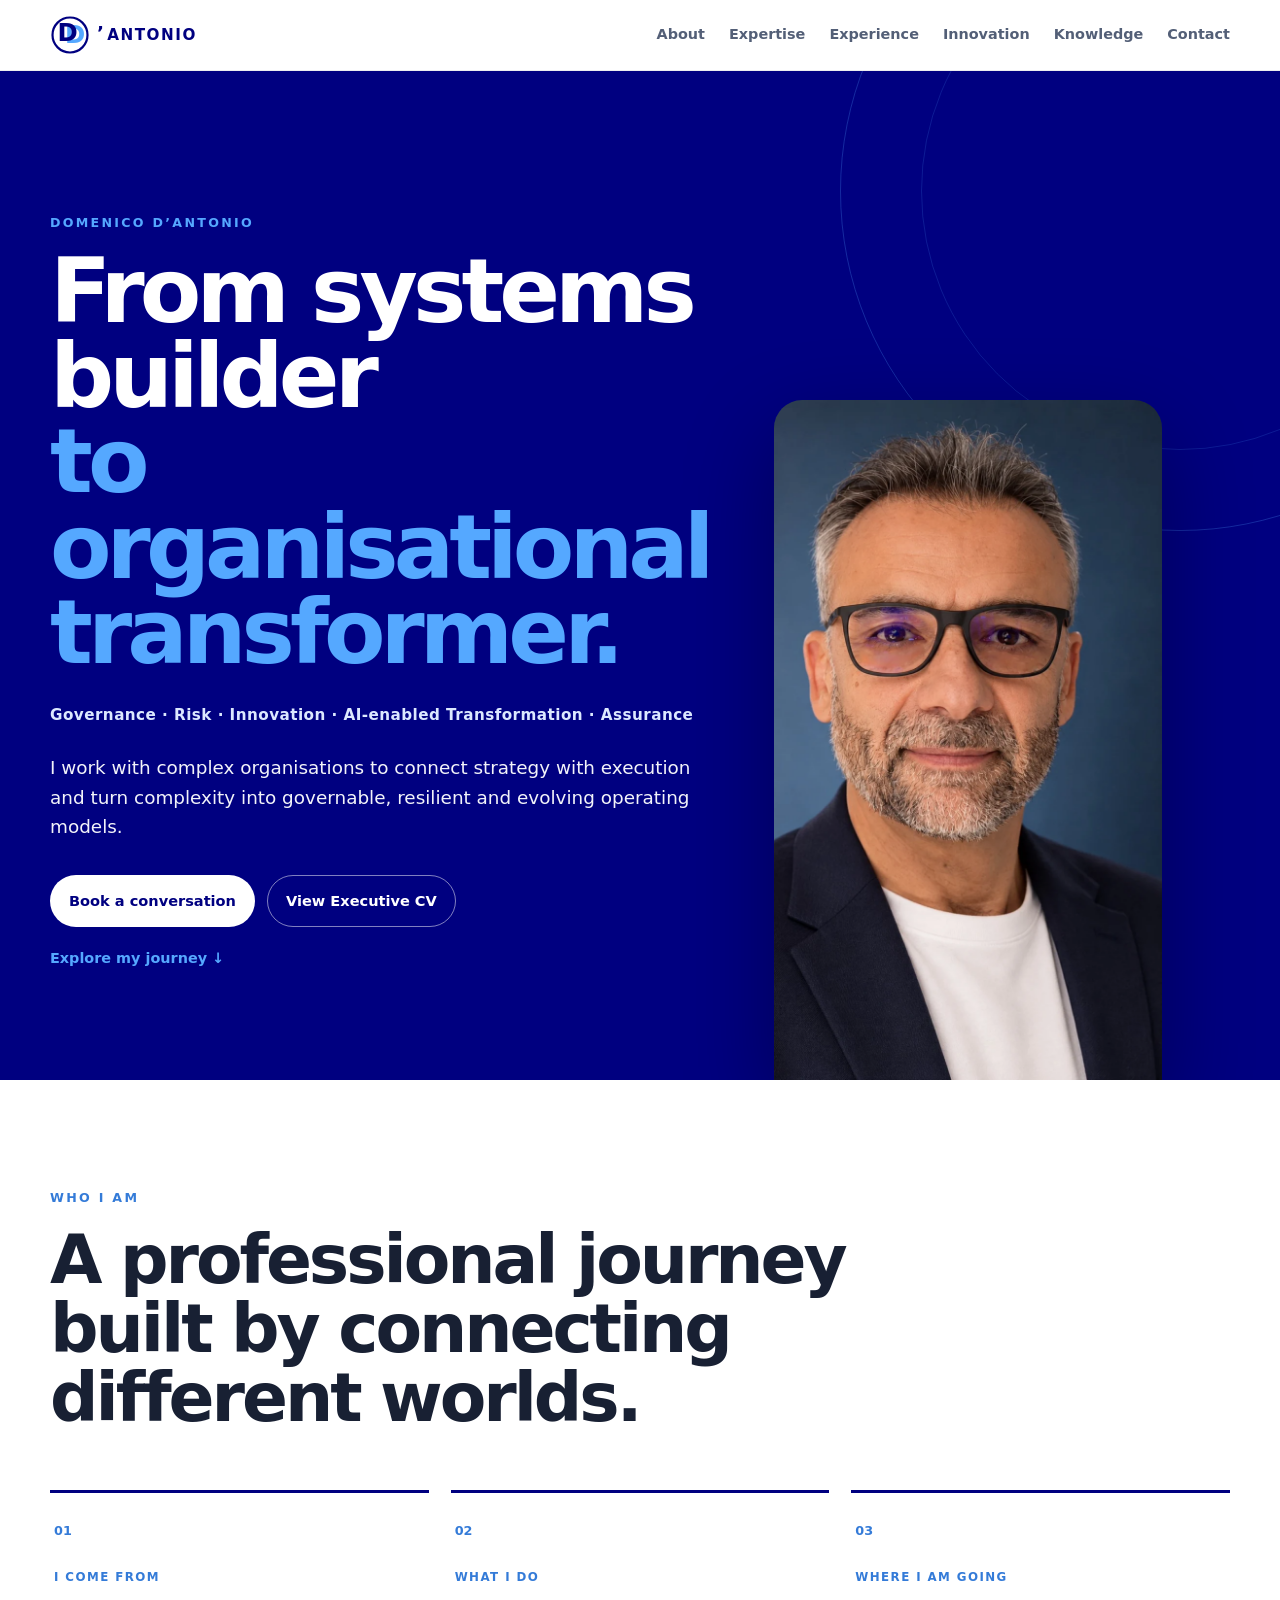
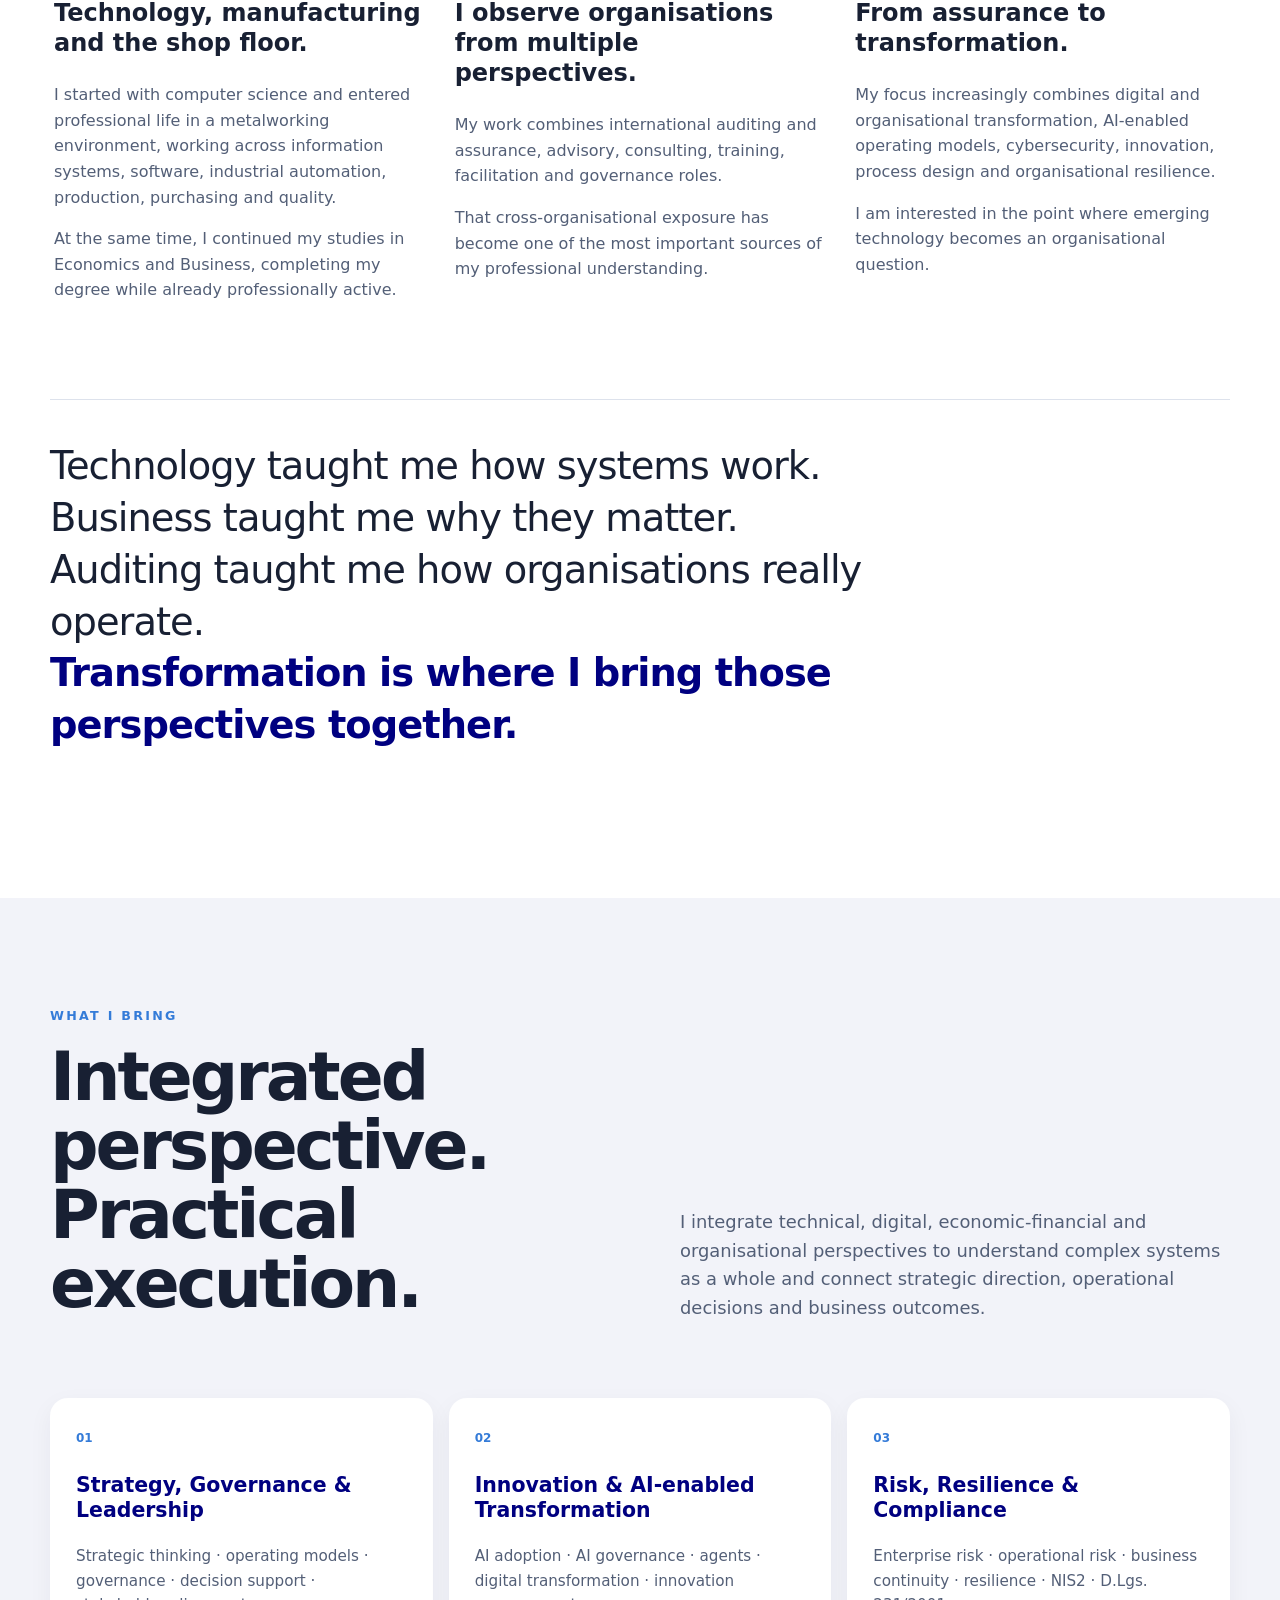
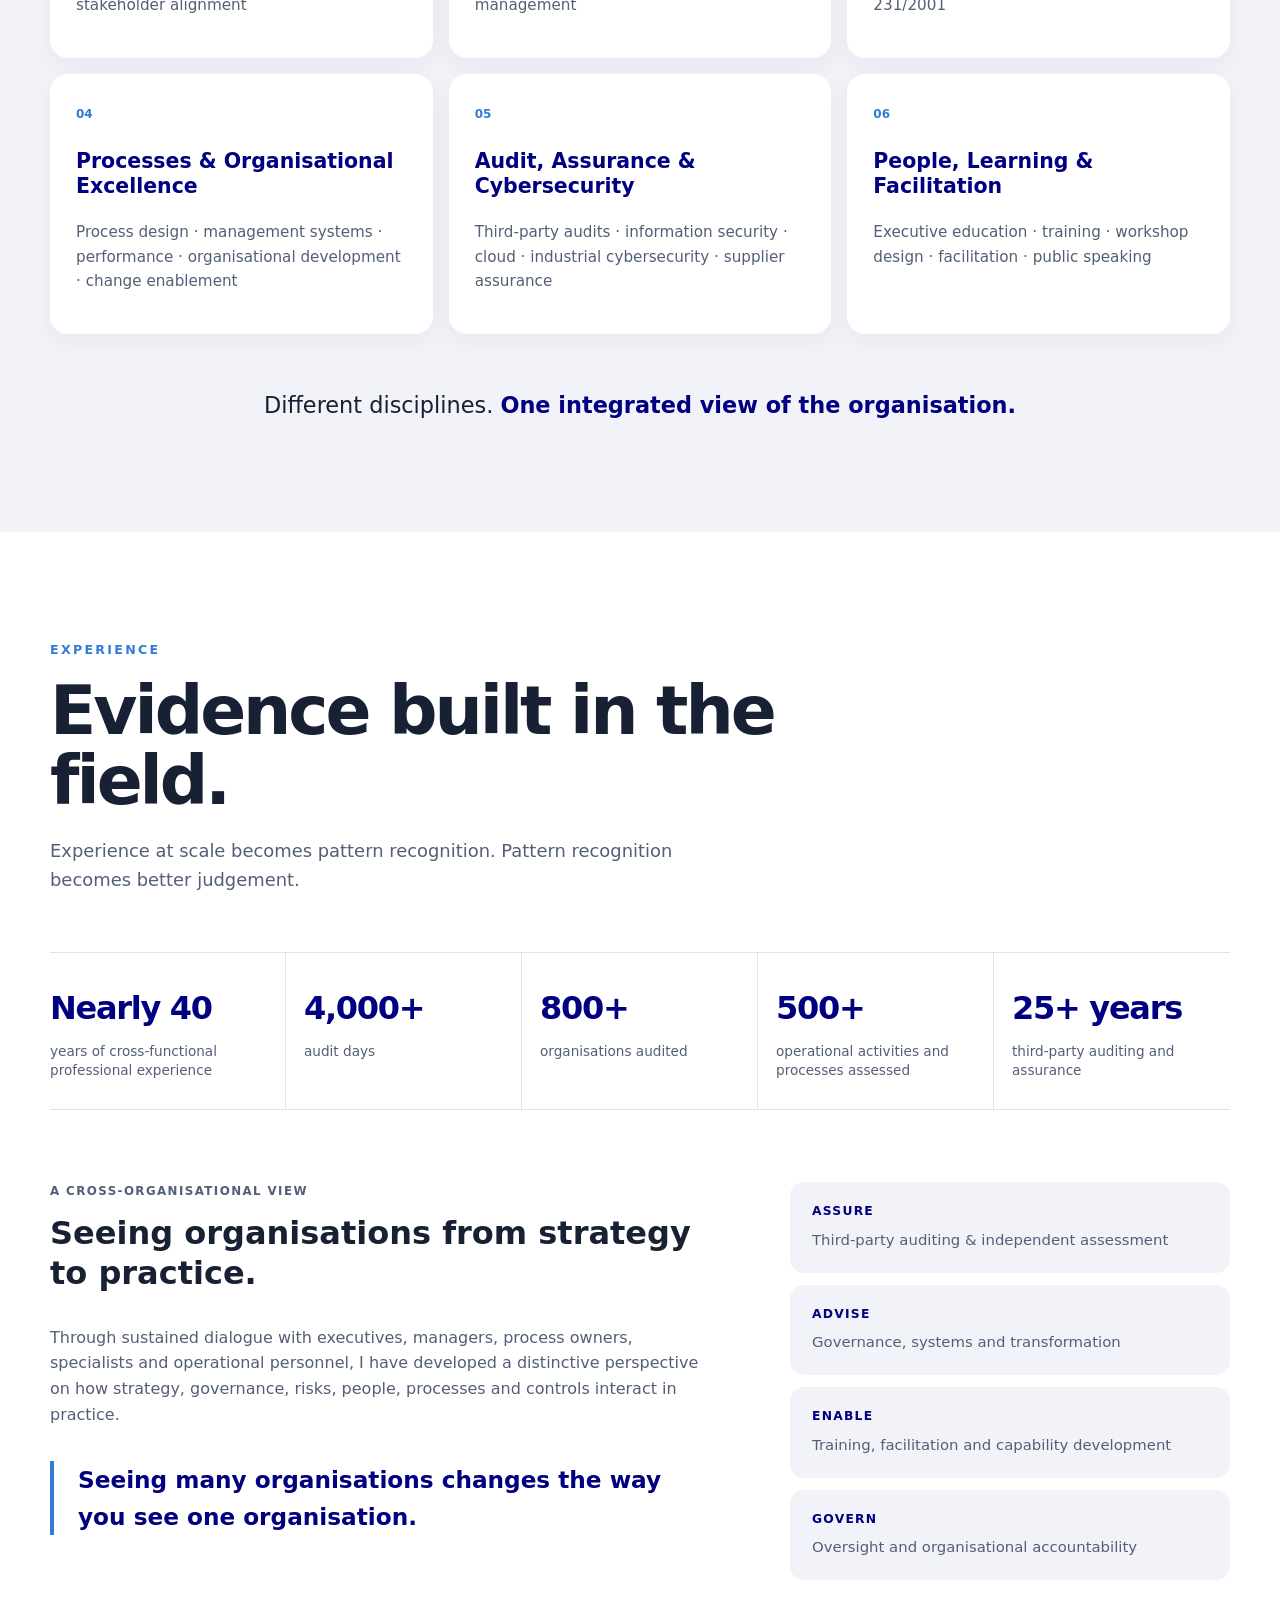
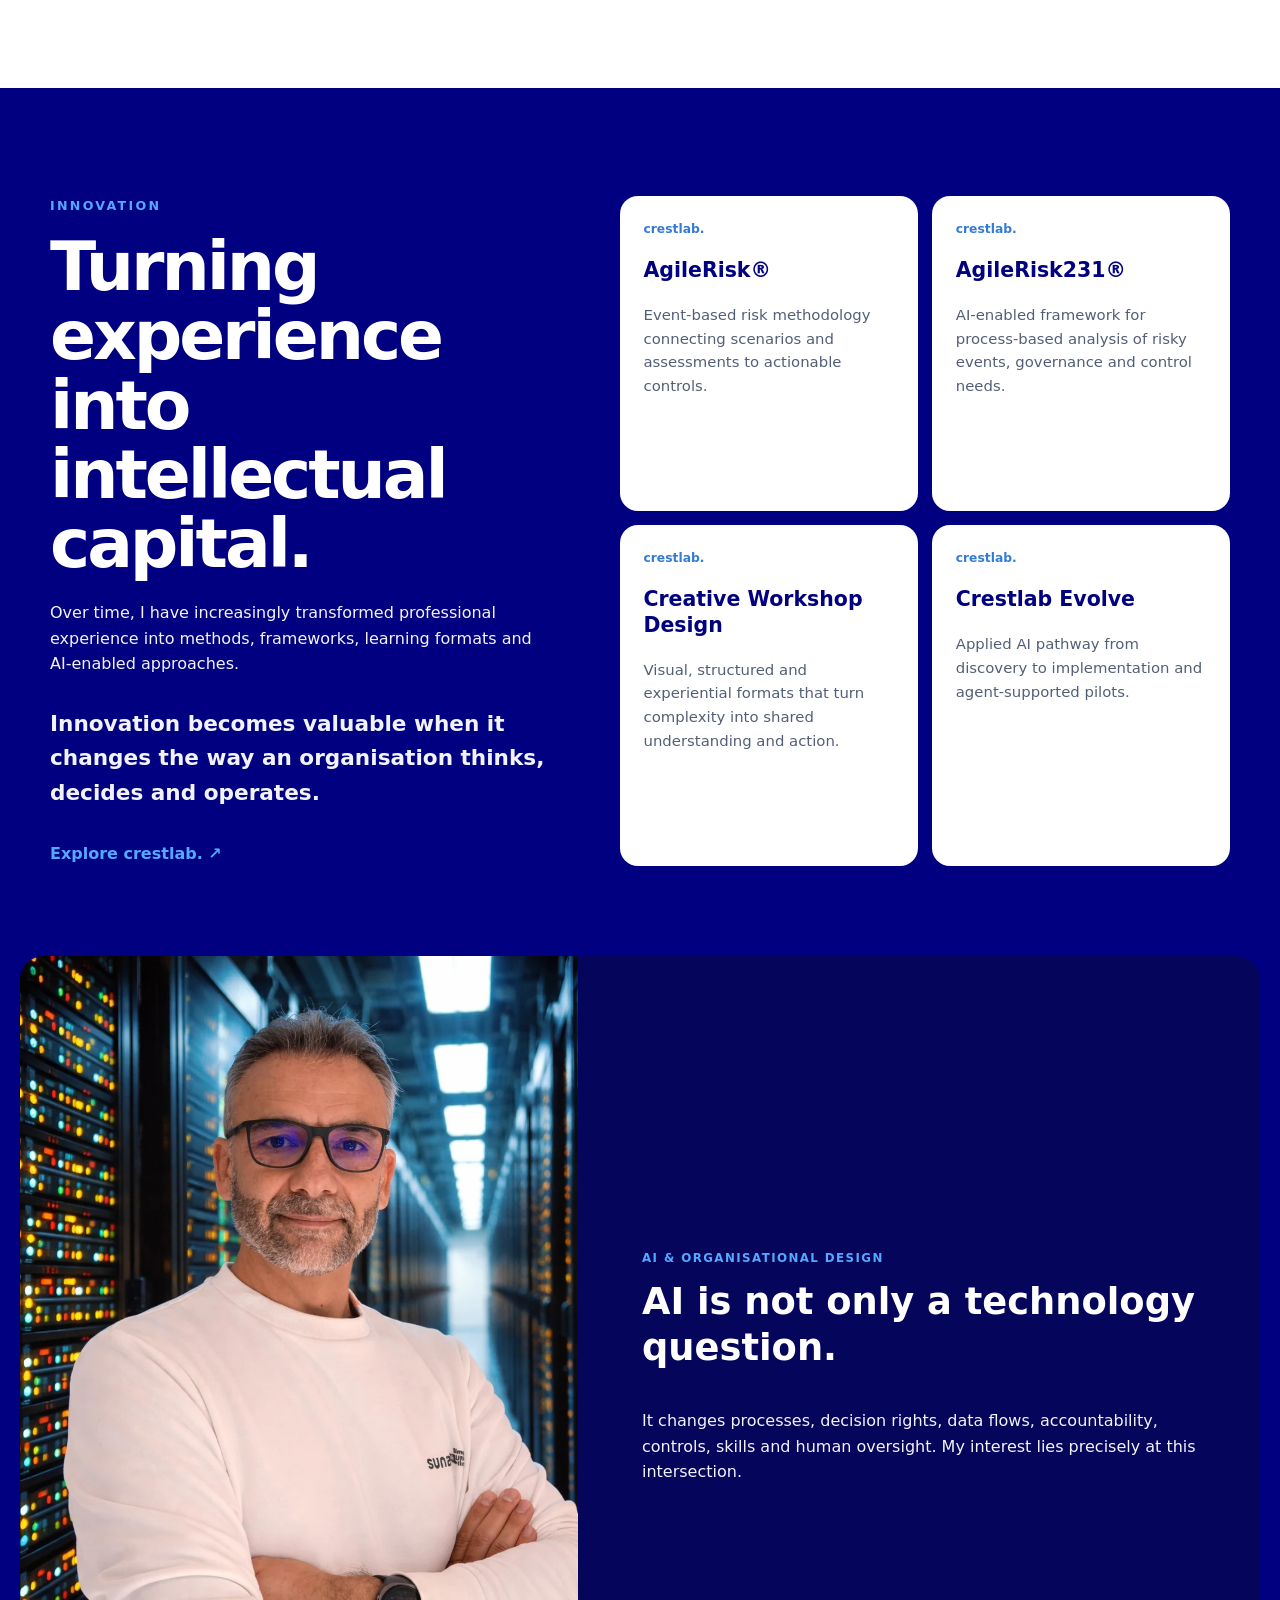
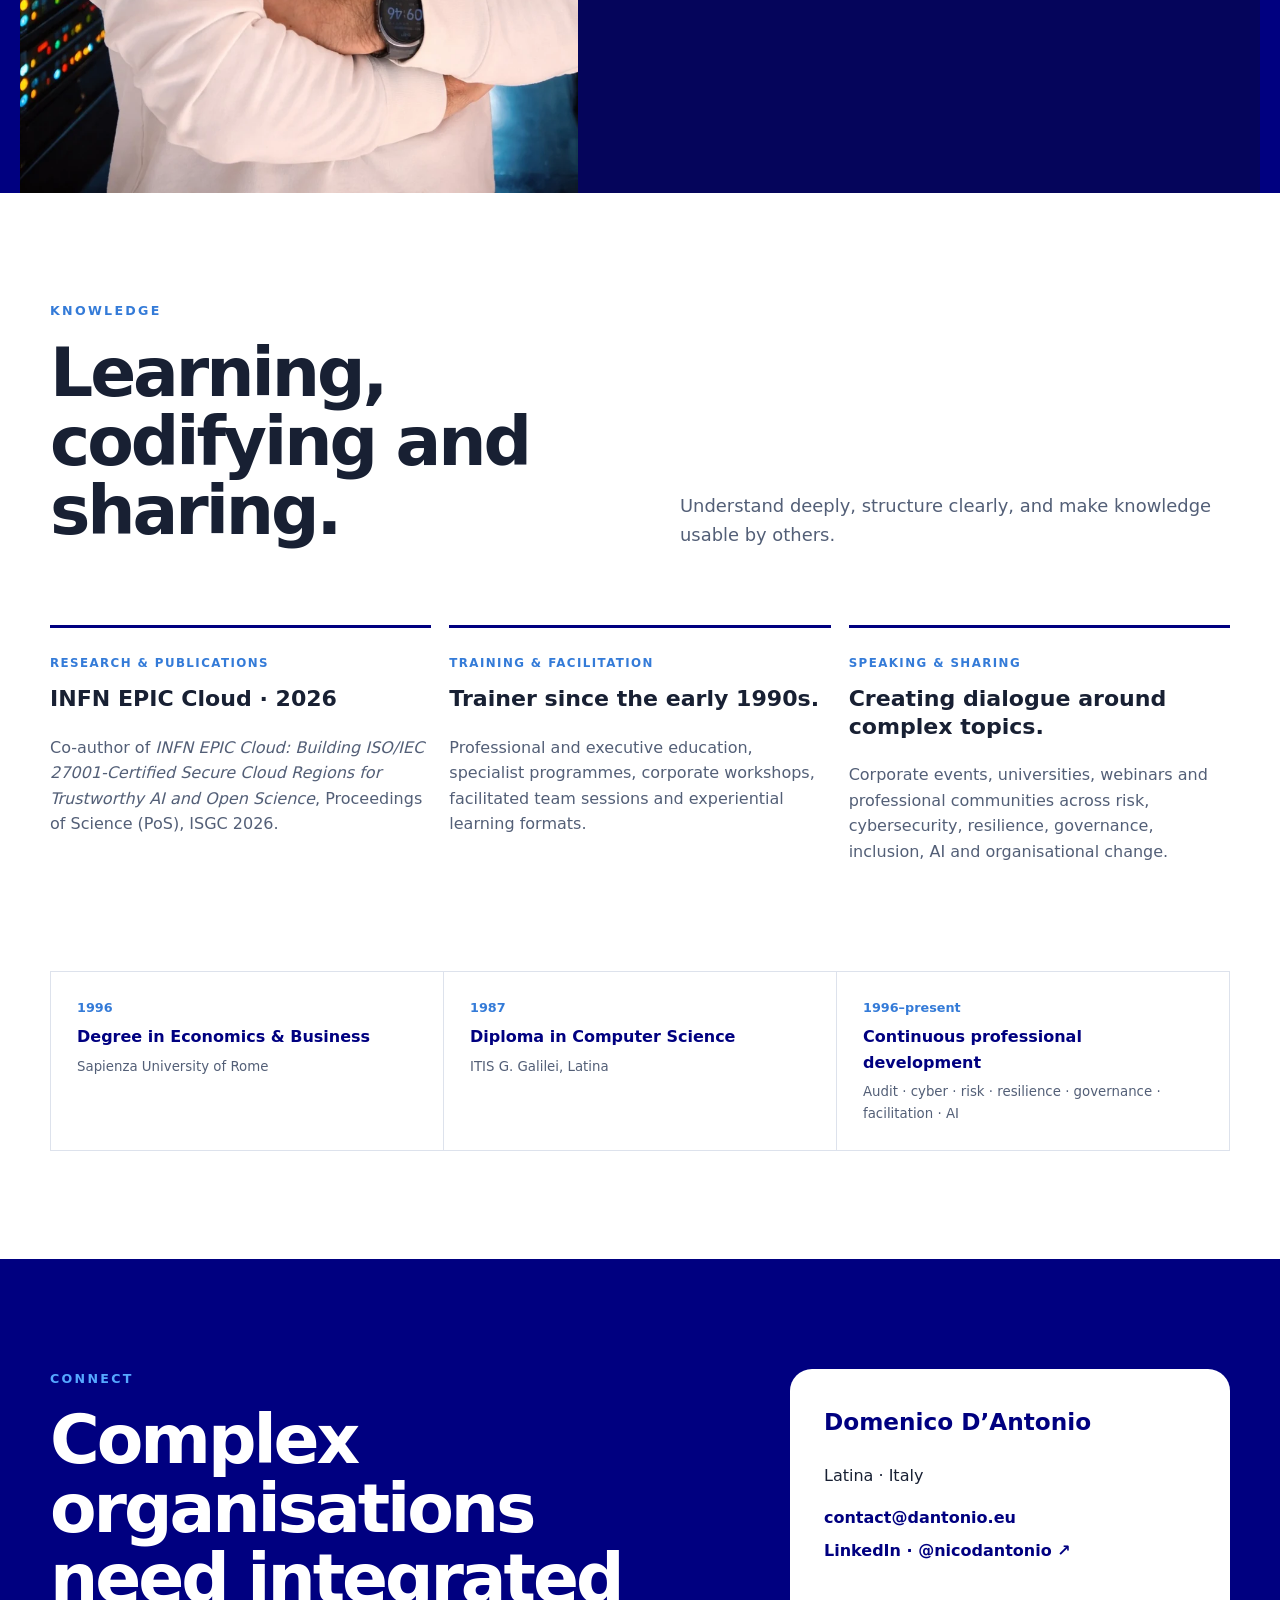
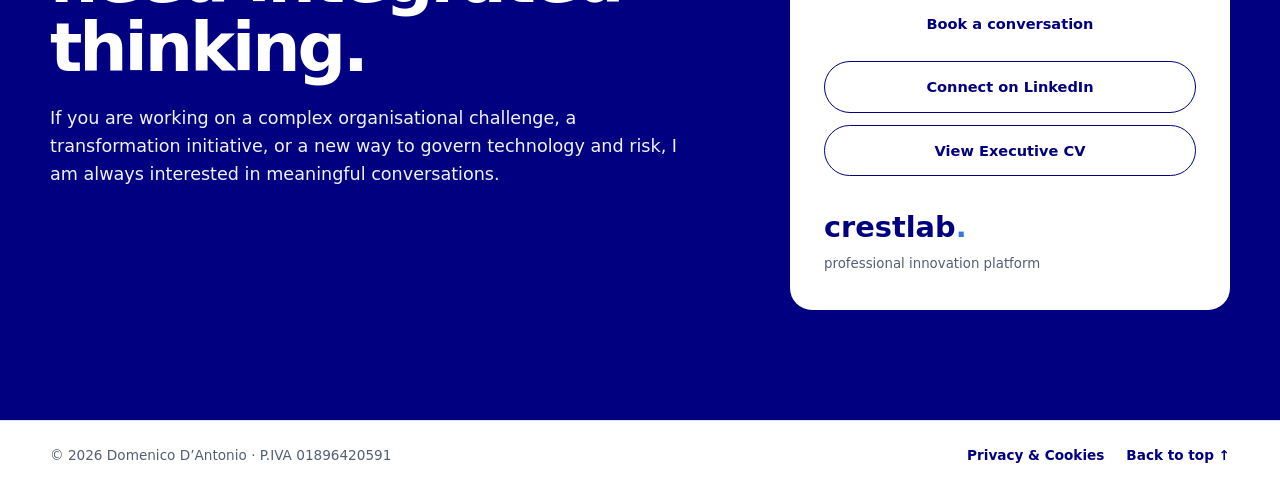
==== commit 9ed0520e: "Upload V1.2 Nel sito ho implementato il monogramma definitivo Classic Overlap con le due D sovrappos" ====
--- a/index.html
+++ b/index.html
@@ -12,6 +12,7 @@
   <meta property="og:url" content="https://www.dantonio.eu/" />
   <meta property="og:image" content="https://www.dantonio.eu/assets/images/domenico-hero.webp" />
   <link rel="canonical" href="https://www.dantonio.eu/" />
+  <link rel="icon" href="assets/images/favicon.svg" type="image/svg+xml" />
   <link rel="stylesheet" href="styles.css" />
   <script type="application/ld+json">
   {
@@ -32,7 +33,7 @@
   <header class="site-header" id="top">
     <div class="container nav-wrap">
       <a class="brand" href="#top" aria-label="Domenico D’Antonio home">
-        <span class="brand-mark">D’</span><span>ANTONIO</span>
+        <img class="brand-monogram" src="assets/images/dantonio-monogram.svg" alt="" width="40" height="40" /><span class="brand-apostrophe">’</span><span class="brand-name">ANTONIO</span>
       </a>
       <button class="menu-toggle" aria-expanded="false" aria-controls="site-nav">Menu</button>
       <nav id="site-nav" class="site-nav" aria-label="Primary navigation">
--- a/styles.css
+++ b/styles.css
@@ -24,8 +24,10 @@
 
 .site-header{position:sticky;top:0;z-index:50;background:rgba(255,255,255,.92);backdrop-filter:blur(14px);border-bottom:1px solid rgba(24,32,51,.08)}
 .nav-wrap{height:70px;display:flex;align-items:center;justify-content:space-between;gap:24px}
-.brand{text-decoration:none;font-weight:800;letter-spacing:.08em;font-size:.95rem;color:var(--navy)}
-.brand-mark{display:inline-grid;place-items:center;width:34px;height:34px;margin-right:8px;border:2px solid var(--navy);border-radius:50%;letter-spacing:0}
+.brand{text-decoration:none;font-weight:800;letter-spacing:.08em;font-size:.95rem;color:var(--navy);display:inline-flex;align-items:center;gap:0}
+.brand-monogram{width:40px;height:40px;display:block;margin-right:7px;flex:0 0 auto}
+.brand-apostrophe{font-size:1.15rem;line-height:1;font-weight:800;margin-right:2px;transform:translateY(-2px)}
+.brand-name{letter-spacing:.10em}
 .site-nav{display:flex;gap:24px;align-items:center}.site-nav a{text-decoration:none;font-size:.9rem;font-weight:700;color:var(--muted)}.site-nav a:hover{color:var(--navy)}
 .menu-toggle{display:none;border:0;background:none;font:inherit;font-weight:700;color:var(--navy)}
 
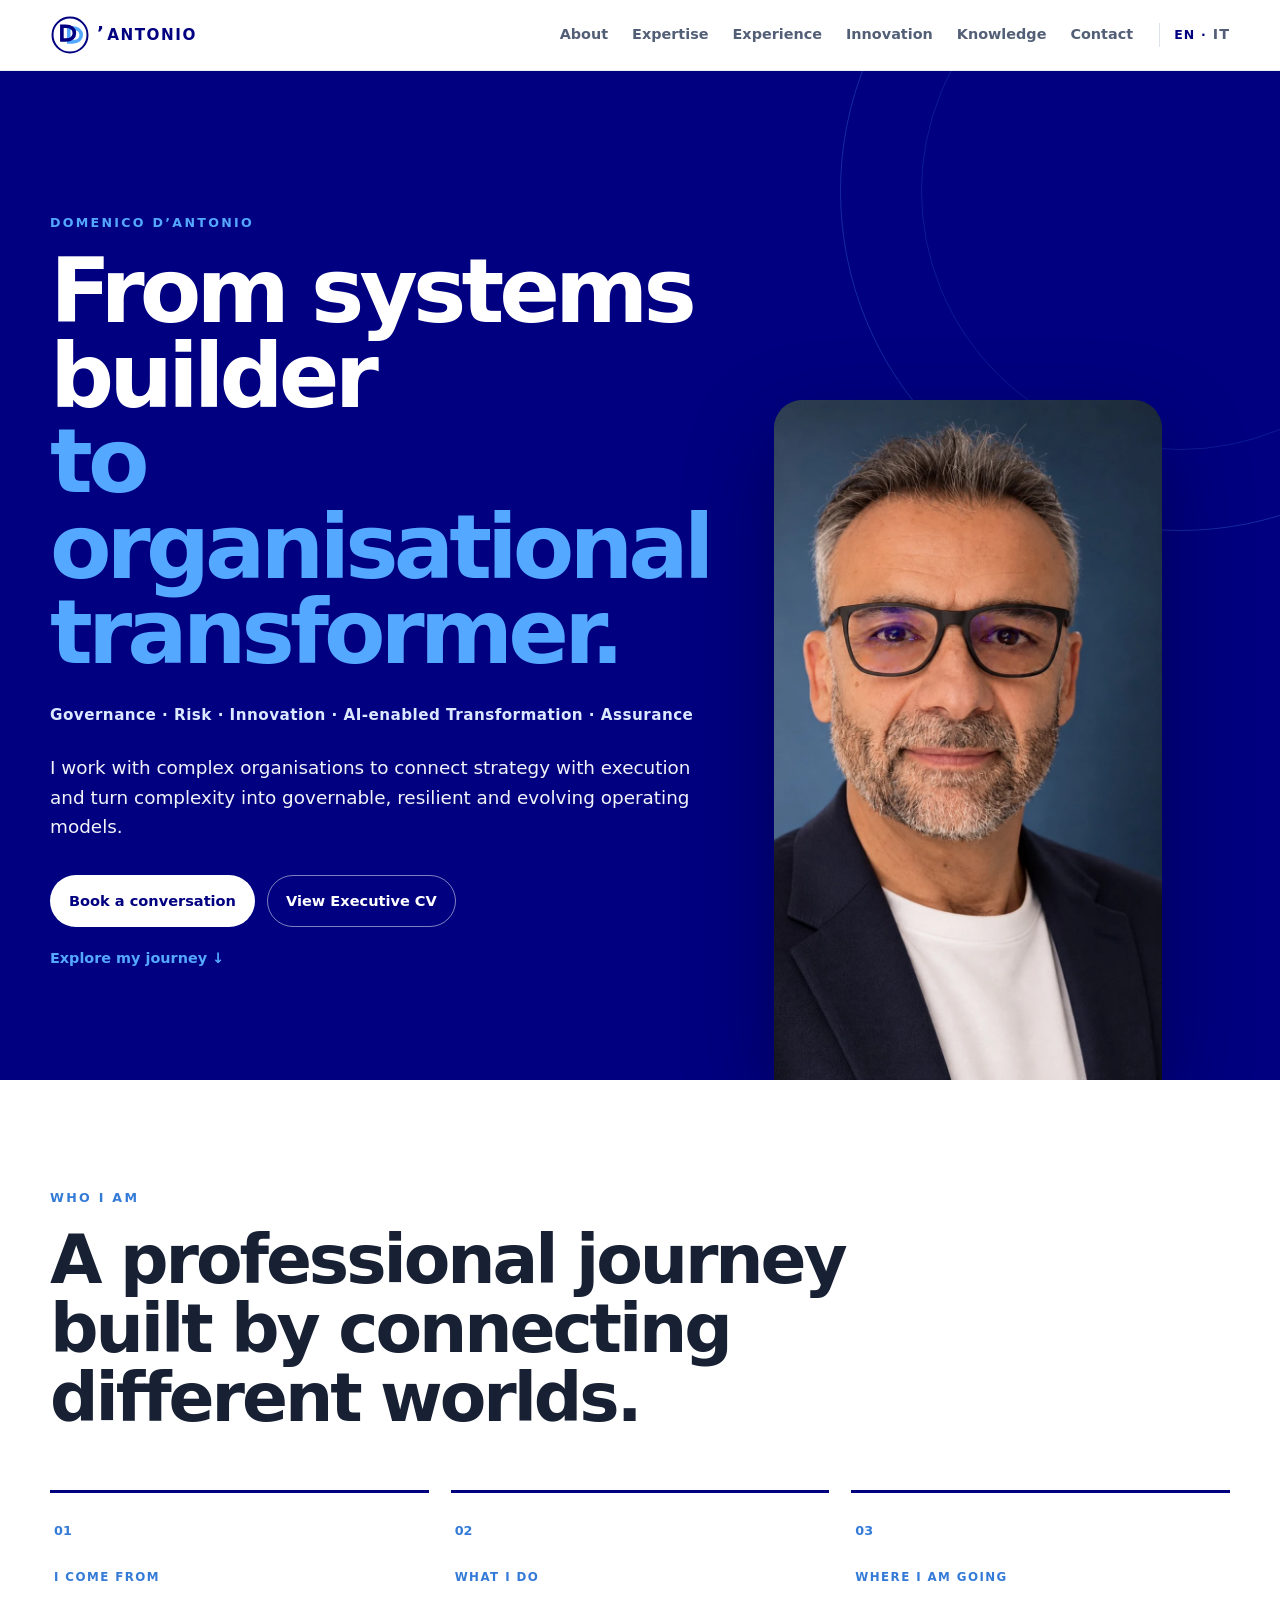
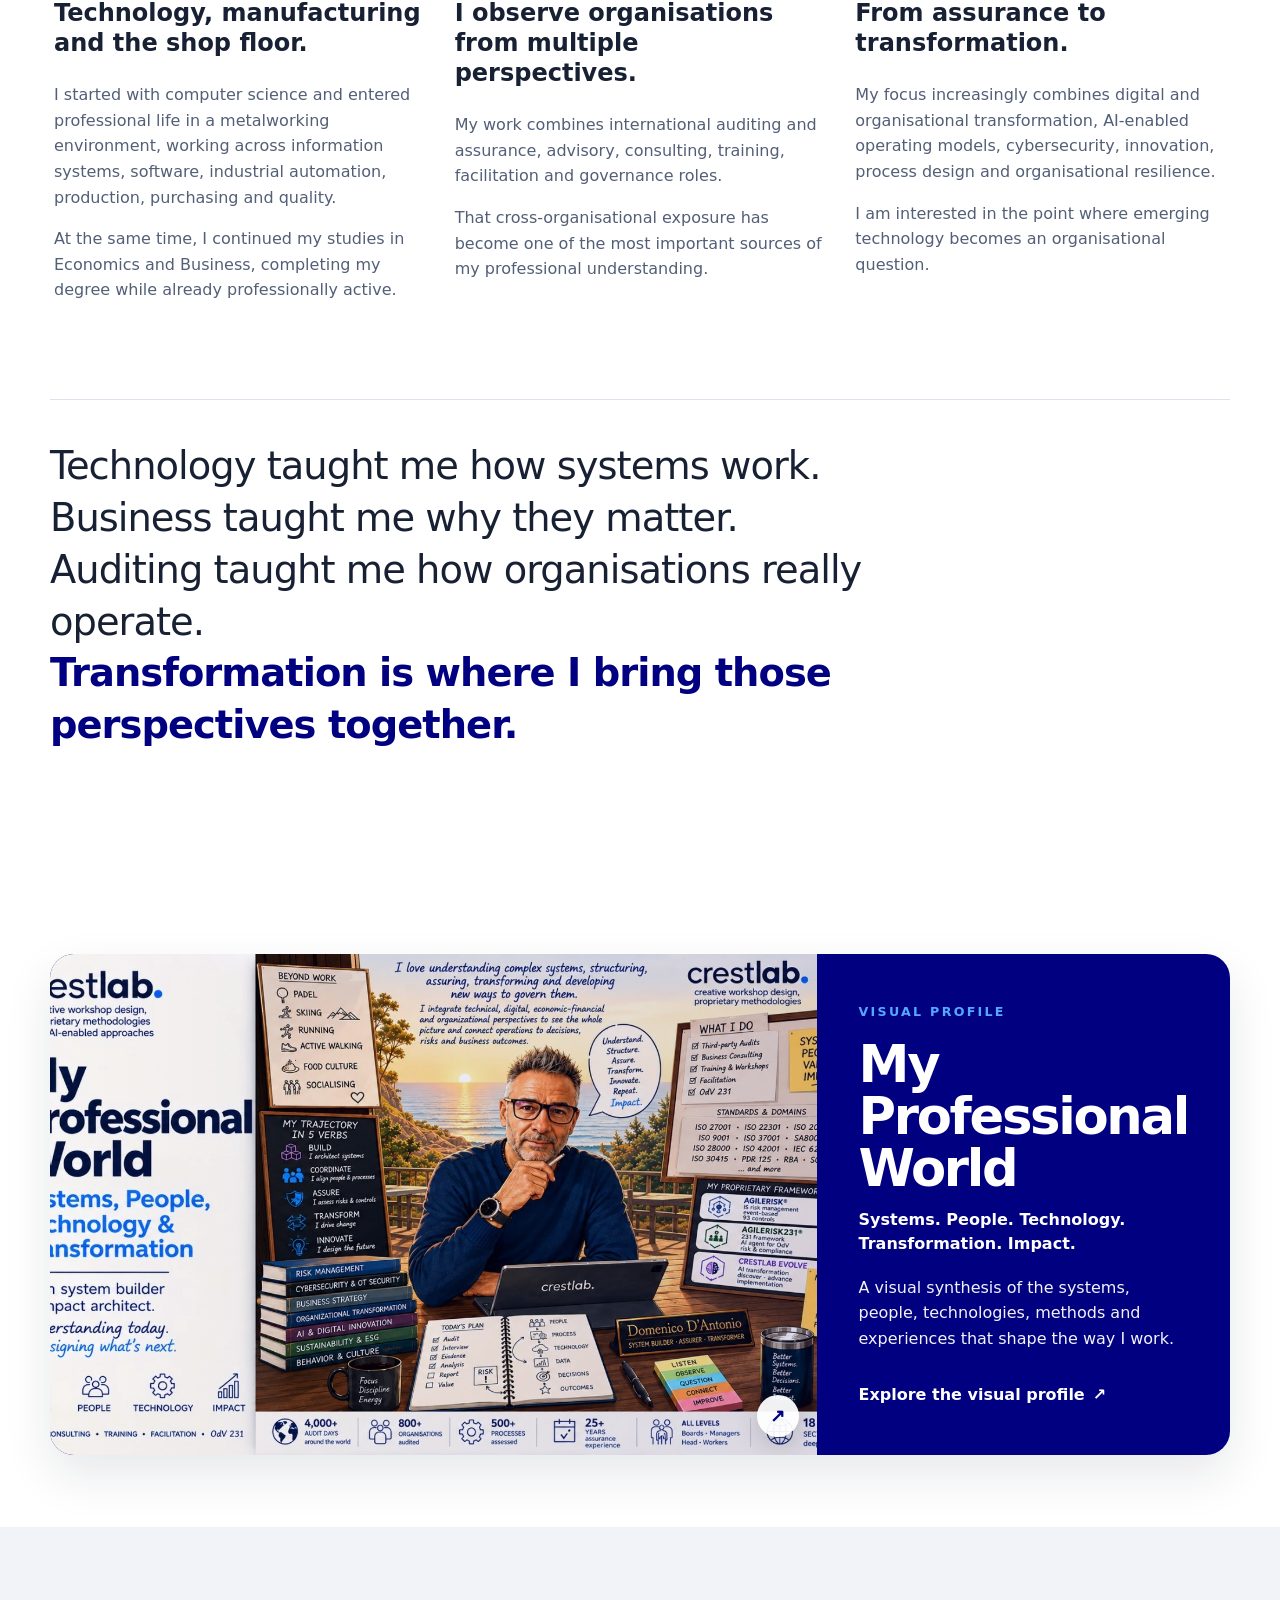
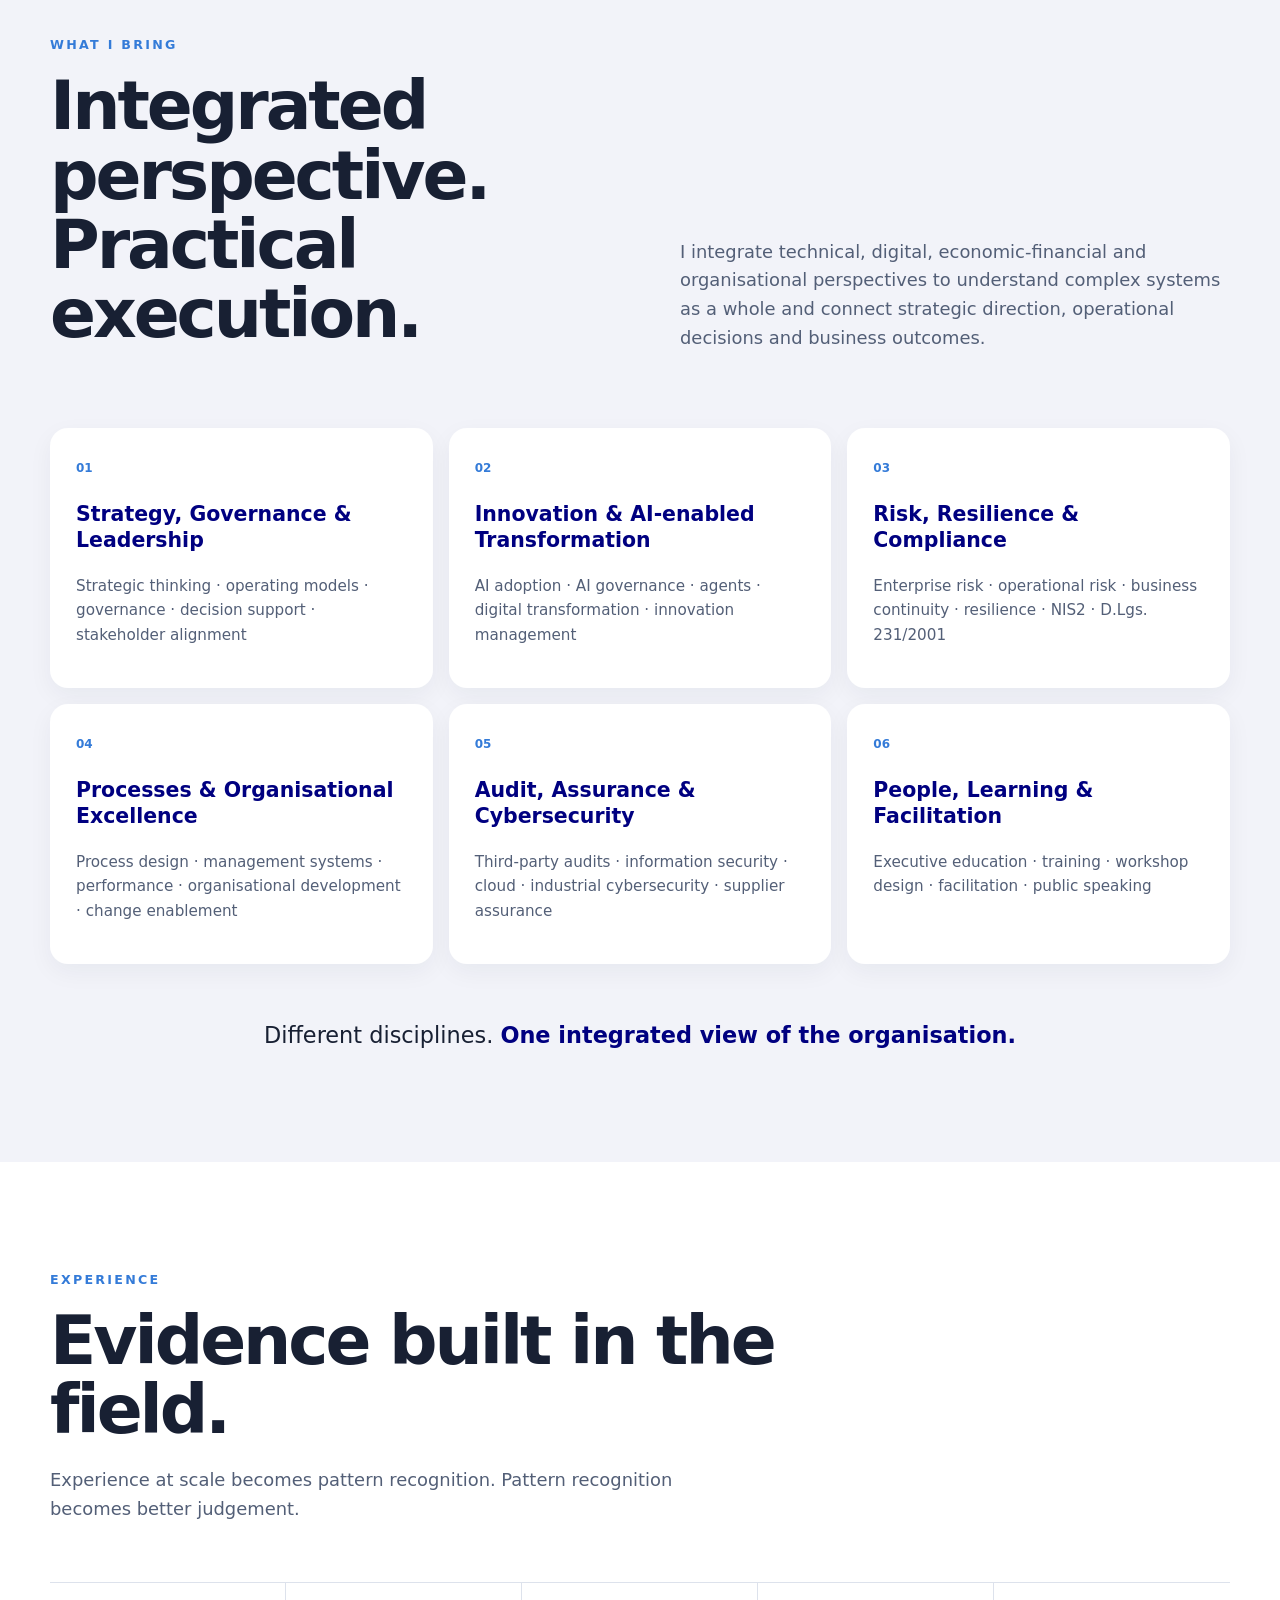
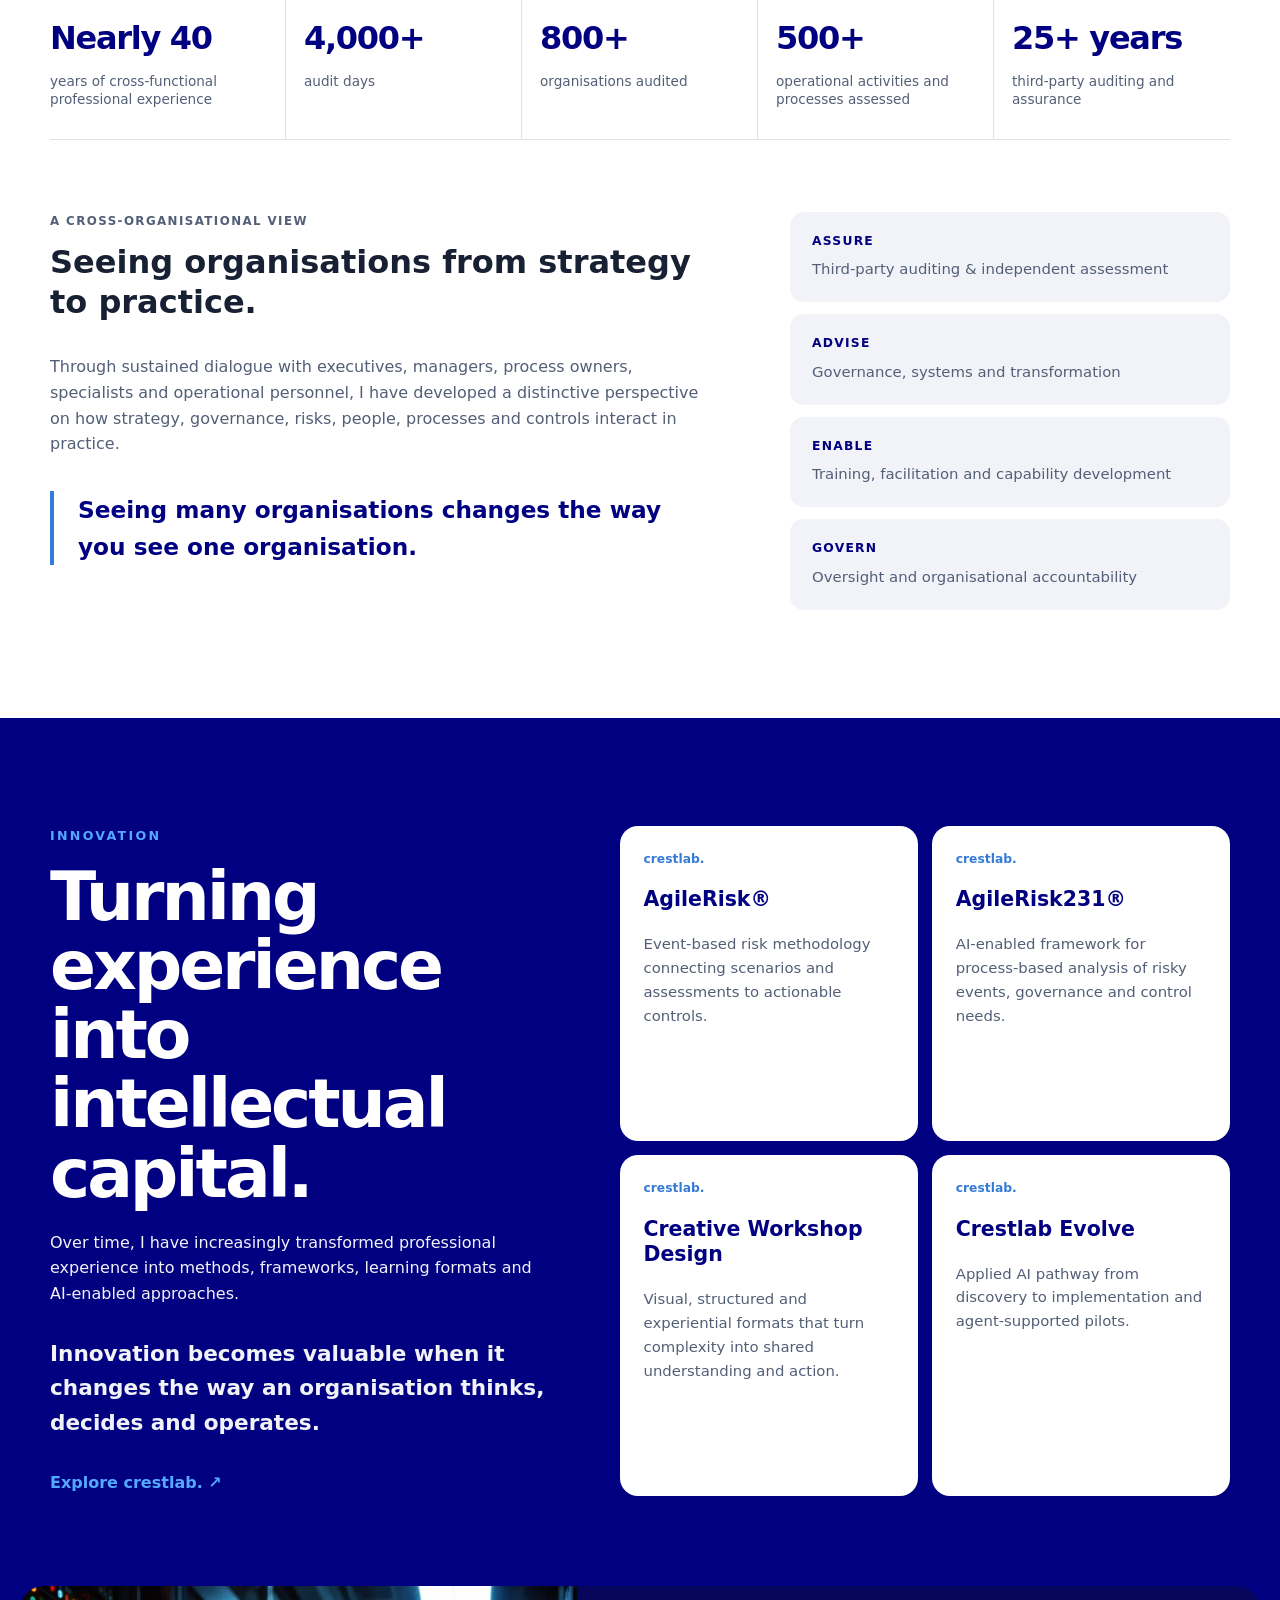
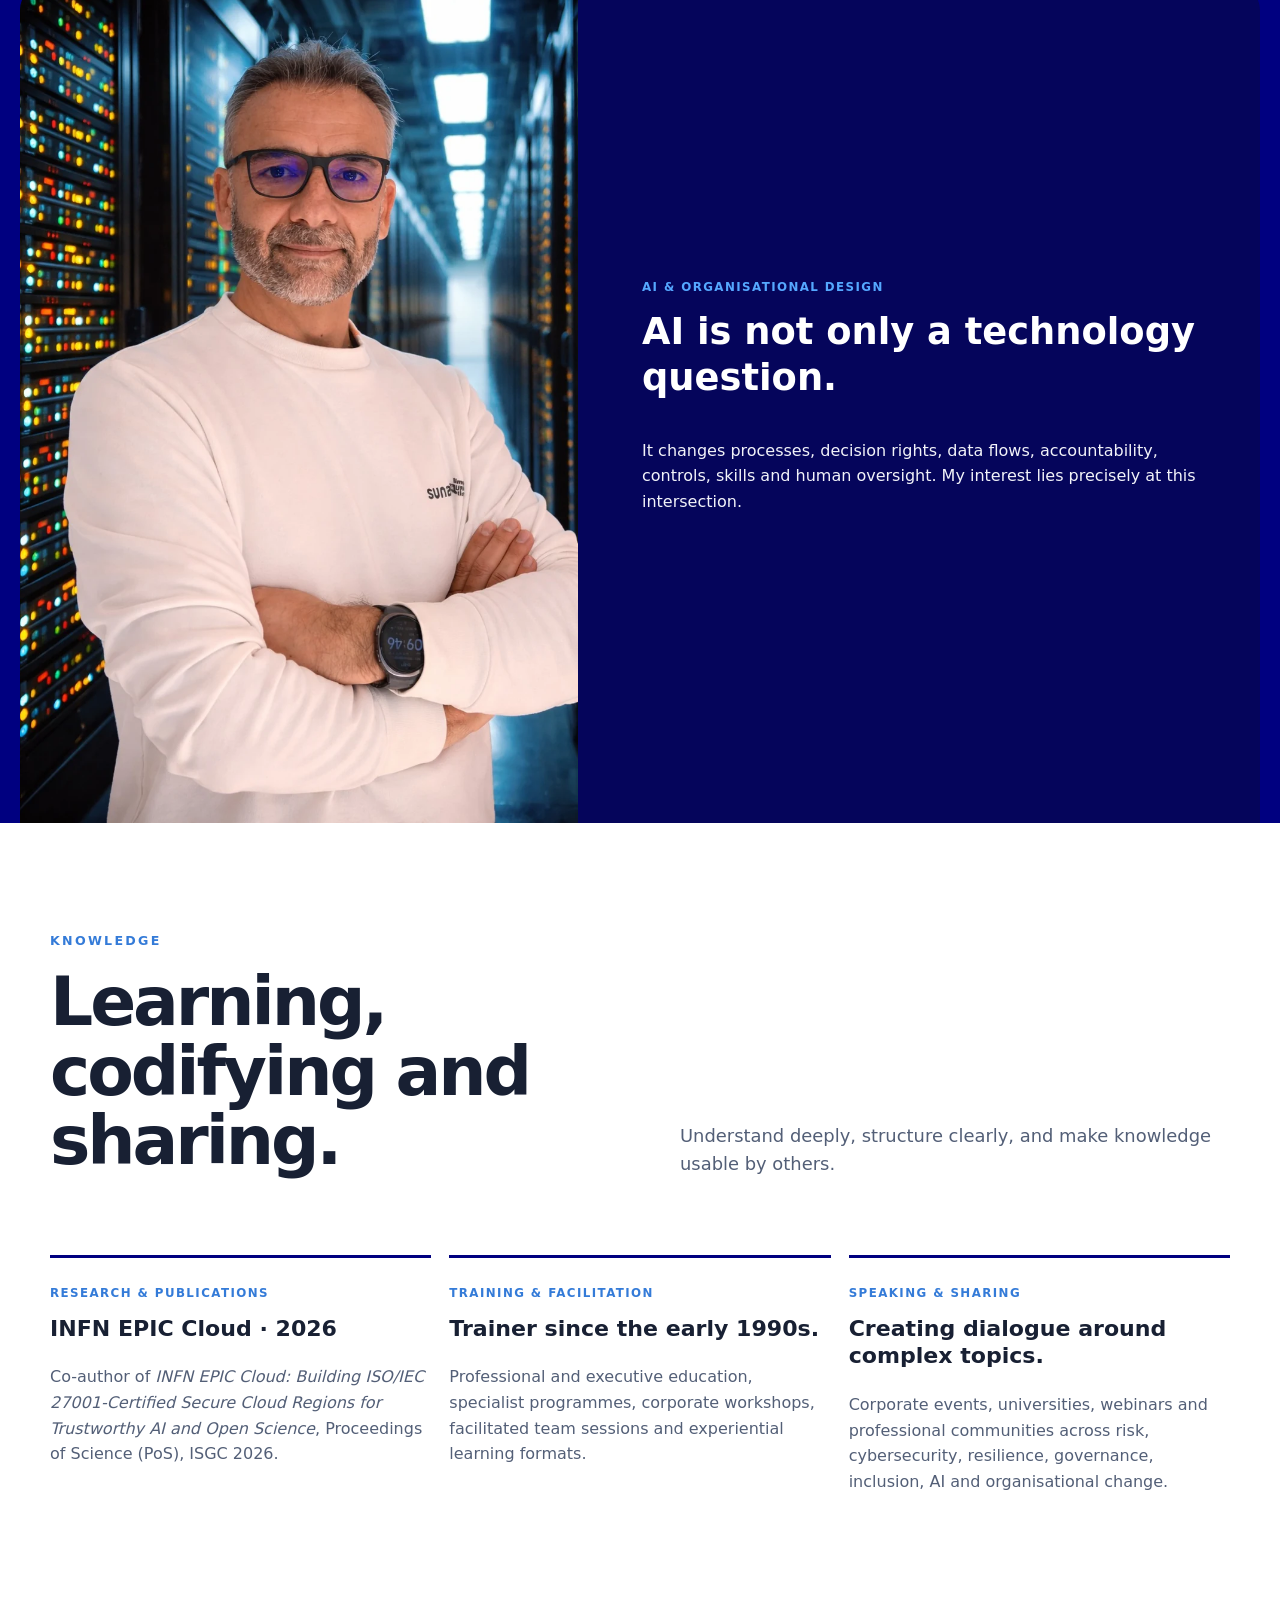
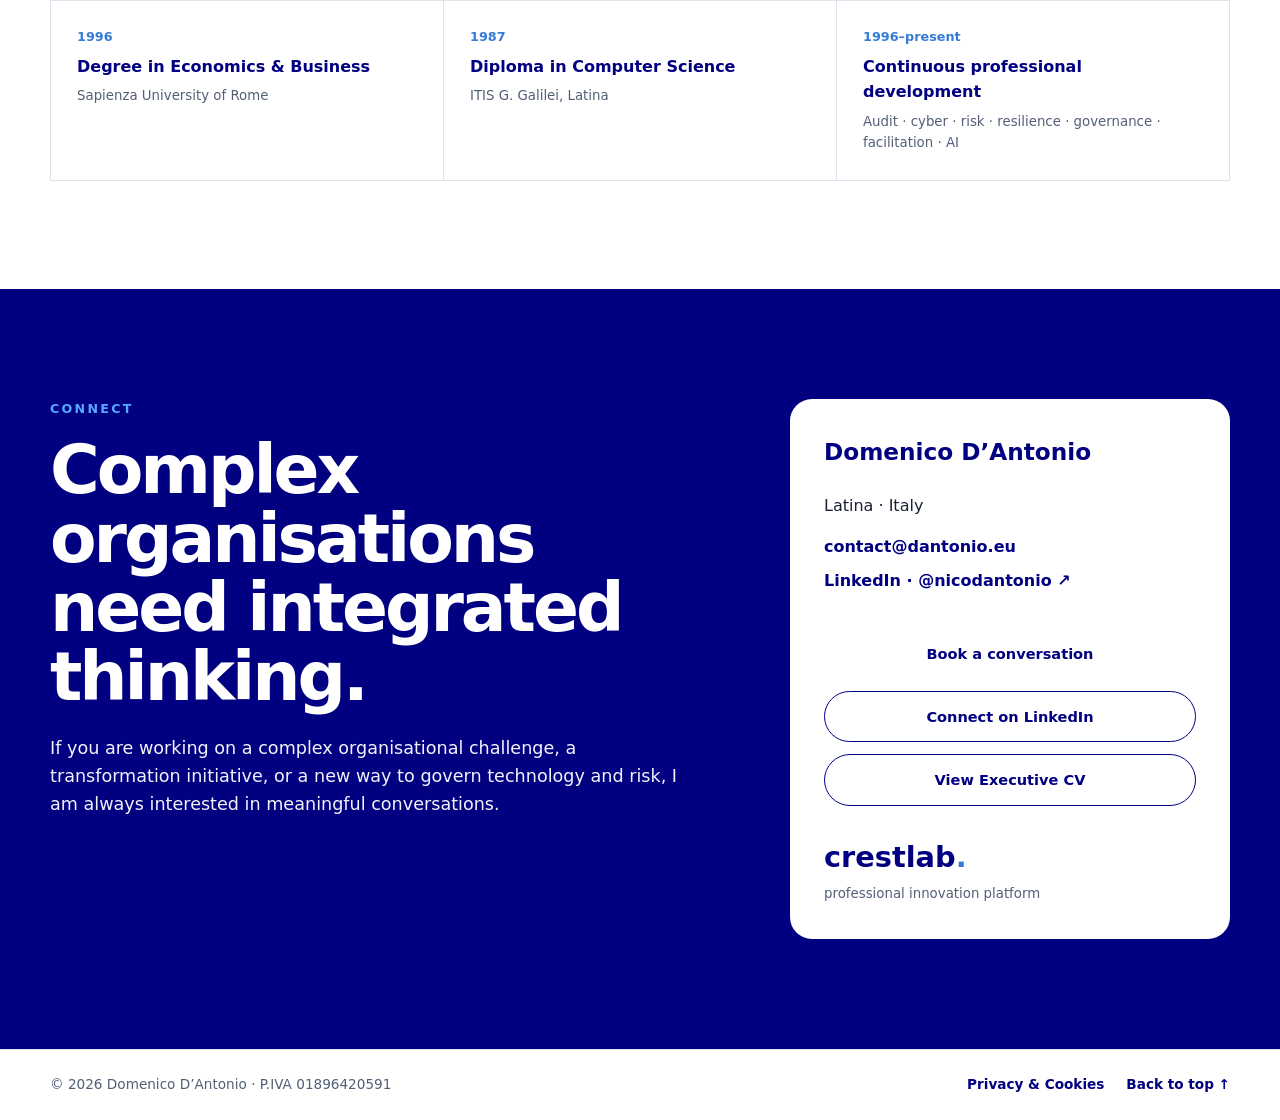
==== commit 47d9d32d: "Upload V1.4 Ripreso e completato. Ho inserito la grafica nella V1.4 bilingue come sezione dedicata s" ====
--- a/index.html
+++ b/index.html
@@ -9,9 +9,14 @@
   <meta property="og:title" content="Domenico D’Antonio — From systems builder to organisational transformer" />
   <meta property="og:description" content="Governance · Risk · Innovation · AI-enabled Transformation · Assurance" />
   <meta property="og:type" content="website" />
+  <meta property="og:locale" content="en_GB" />
+  <meta property="og:locale:alternate" content="it_IT" />
   <meta property="og:url" content="https://www.dantonio.eu/" />
   <meta property="og:image" content="https://www.dantonio.eu/assets/images/domenico-hero.webp" />
   <link rel="canonical" href="https://www.dantonio.eu/" />
+  <link rel="alternate" hreflang="en" href="https://www.dantonio.eu/" />
+  <link rel="alternate" hreflang="it" href="https://www.dantonio.eu/it/" />
+  <link rel="alternate" hreflang="x-default" href="https://www.dantonio.eu/" />
   <link rel="icon" href="assets/images/favicon.svg" type="image/svg+xml" />
   <link rel="stylesheet" href="styles.css" />
   <script type="application/ld+json">
@@ -43,6 +48,7 @@
         <a href="#innovation">Innovation</a>
         <a href="#knowledge">Knowledge</a>
         <a href="#contact">Contact</a>
+        <span class="lang-switch" aria-label="Language"><strong>EN</strong><span>·</span><a href="it/" lang="it" hreflang="it">IT</a></span>
       </nav>
     </div>
   </header>
@@ -105,6 +111,24 @@
       </div>
     </section>
 
+    <section class="visual-profile section" aria-labelledby="visual-profile-title">
+      <div class="container">
+        <div class="visual-profile-card reveal">
+          <button class="visual-profile-image" type="button" data-visual-open aria-label="Open My Professional World visual profile">
+            <img src="assets/images/my-professional-world.webp" alt="My Professional World — a visual synthesis of Domenico D’Antonio’s professional identity, trajectory, methods and domains" width="1536" height="864" loading="lazy" />
+            <span class="visual-profile-zoom" aria-hidden="true">↗</span>
+          </button>
+          <div class="visual-profile-copy">
+            <p class="eyebrow">VISUAL PROFILE</p>
+            <h2 id="visual-profile-title">My Professional World</h2>
+            <p class="visual-profile-kicker">Systems. People. Technology. Transformation. Impact.</p>
+            <p>A visual synthesis of the systems, people, technologies, methods and experiences that shape the way I work.</p>
+            <button class="text-button" type="button" data-visual-open>Explore the visual profile <span aria-hidden="true">↗</span></button>
+          </div>
+        </div>
+      </div>
+    </section>
+
     <section id="expertise" class="section section-soft">
       <div class="container">
         <div class="section-heading split reveal">
@@ -238,12 +262,19 @@
         </div>
       </div>
     </section>
+    <div class="visual-lightbox" data-visual-lightbox hidden role="dialog" aria-modal="true" aria-label="My Professional World visual profile">
+      <button class="visual-lightbox-close" type="button" data-visual-close aria-label="Close visual profile">×</button>
+      <div class="visual-lightbox-inner">
+        <img src="assets/images/my-professional-world.webp" alt="My Professional World — full visual profile" width="1536" height="864" />
+      </div>
+    </div>
+
   </main>
 
   <footer class="site-footer">
     <div class="container footer-wrap">
       <span>© <span id="year"></span> Domenico D’Antonio · P.IVA 01896420591</span>
-      <div class="footer-links"><a href="privacy.html">Privacy & Cookies</a><a href="#top">Back to top ↑</a></div>
+      <div class="footer-links"><a href="privacy.html">Privacy & Cookies</a><a class="back-to-top" href="#top">Back to top ↑</a></div>
     </div>
   </footer>
 
--- a/styles.css
+++ b/styles.css
@@ -24,10 +24,10 @@
 
 .site-header{position:sticky;top:0;z-index:50;background:rgba(255,255,255,.92);backdrop-filter:blur(14px);border-bottom:1px solid rgba(24,32,51,.08)}
 .nav-wrap{height:70px;display:flex;align-items:center;justify-content:space-between;gap:24px}
-.brand{text-decoration:none;font-weight:800;letter-spacing:.08em;font-size:.95rem;color:var(--navy);display:inline-flex;align-items:center;gap:0}
+.brand{text-decoration:none;font-weight:800;letter-spacing:.08em;font-size:.95rem;color:var(--navy);display:inline-flex;align-items:center;gap:0;white-space:nowrap;flex:0 0 auto}
 .brand-monogram{width:40px;height:40px;display:block;margin-right:7px;flex:0 0 auto}
 .brand-apostrophe{font-size:1.15rem;line-height:1;font-weight:800;margin-right:2px;transform:translateY(-2px)}
-.brand-name{letter-spacing:.10em}
+.brand-name{letter-spacing:.10em;white-space:nowrap}
 .site-nav{display:flex;gap:24px;align-items:center}.site-nav a{text-decoration:none;font-size:.9rem;font-weight:700;color:var(--muted)}.site-nav a:hover{color:var(--navy)}
 .menu-toggle{display:none;border:0;background:none;font:inherit;font-weight:700;color:var(--navy)}
 
@@ -64,6 +64,7 @@
 @media (prefers-reduced-motion:reduce){html{scroll-behavior:auto}.reveal{opacity:1;transform:none;transition:none}.button{transition:none}}
 @media (max-width:960px){
   .site-nav{position:absolute;top:70px;left:0;right:0;background:#fff;border-bottom:1px solid var(--line);padding:18px 20px;display:none;flex-direction:column;align-items:flex-start}.site-nav.open{display:flex}.menu-toggle{display:block}
+  .nav-wrap{gap:12px}.brand-monogram{width:36px;height:36px;margin-right:6px}.brand{font-size:.88rem}.brand-apostrophe{font-size:1rem;margin-right:1px;transform:translateY(-1px)}.brand-name{letter-spacing:.08em}.menu-toggle{margin-left:auto;flex:0 0 auto}
   .hero{padding-top:52px}.hero-grid{grid-template-columns:1fr;gap:0}.hero-copy{padding:42px 0 46px}.hero-portrait{justify-content:center;padding-bottom:34px}.hero-portrait img{width:min(100%,520px);aspect-ratio:4/5;max-height:560px;object-fit:cover;object-position:center 24%;border-radius:28px}
   .section-heading.split,.innovation-grid,.contact-grid,.experience-grid{grid-template-columns:1fr;gap:36px}.journey-grid,.expertise-grid,.knowledge-grid{grid-template-columns:1fr 1fr}.metrics{grid-template-columns:repeat(2,1fr)}.metrics>div{border-bottom:1px solid var(--line)}.metrics>div:nth-child(2n){border-right:0}.metrics>div:first-child{padding-left:18px}.education-band{grid-template-columns:1fr}.ai-strip{grid-template-columns:1fr}.ai-strip img{max-height:520px}.ai-strip>div{padding:42px}
 }
@@ -76,3 +77,52 @@
 
 /* Privacy page */
 .legal-main{padding:72px 0 96px}.legal-hero{background:var(--navy);color:var(--white);padding:72px 0}.legal-hero h1{font-size:clamp(2.7rem,6vw,5.4rem);margin-bottom:14px}.legal-hero p{max-width:760px;color:#F2F3F9;font-size:1.05rem}.legal-content{max-width:860px}.legal-content h2{font-size:1.65rem;letter-spacing:-.02em;margin:42px 0 14px;color:var(--navy)}.legal-content h3{font-size:1.1rem;margin:26px 0 8px;color:var(--ink)}.legal-content p,.legal-content li{color:var(--muted);line-height:1.75}.legal-content ul{padding-left:22px}.legal-note{background:var(--soft);border-left:4px solid var(--blue);padding:18px 20px;border-radius:10px;margin:28px 0}.legal-meta{font-size:.9rem;color:var(--muted)}@media(max-width:640px){.legal-hero{padding:54px 0}.legal-main{padding:48px 0 72px}}
+
+/* Language switch — v1.3 */
+.lang-switch{display:inline-flex;align-items:center;gap:6px;font-size:.78rem;font-weight:800;letter-spacing:.08em;color:var(--navy);white-space:nowrap}
+.lang-switch a{color:var(--muted);text-decoration:none}.lang-switch a:hover{color:var(--navy)}
+.site-nav .lang-switch{margin-left:2px;padding-left:14px;border-left:1px solid var(--line)}
+.legal-nav{display:flex;align-items:center;gap:18px}
+@media(max-width:960px){.site-nav .lang-switch{margin:6px 0 0;padding:12px 0 0;border-left:0;border-top:1px solid var(--line);width:100%}.legal-nav{gap:12px}}
+@media(max-width:480px){.legal-nav .text-link{font-size:.82rem}.legal-nav{gap:9px}.lang-switch{font-size:.72rem}}
+
+/* Visual profile strip — v1.4 */
+.visual-profile{padding:56px 0 72px;background:#fff}
+.visual-profile-card{display:grid;grid-template-columns:1.3fr .7fr;min-height:420px;background:var(--navy);border-radius:24px;overflow:hidden;box-shadow:0 20px 48px rgba(24,32,51,.10)}
+.visual-profile-image{position:relative;display:block;width:100%;height:100%;min-height:420px;padding:0;border:0;background:#05055b;cursor:pointer;overflow:hidden}
+.visual-profile-image img{width:100%;height:100%;min-height:420px;object-fit:cover;object-position:center;display:block;transition:transform .45s ease,filter .45s ease}
+.visual-profile-image::after{content:"";position:absolute;inset:0;background:linear-gradient(90deg,rgba(0,0,128,.02),rgba(0,0,128,.12));pointer-events:none}
+.visual-profile-image:hover img{transform:scale(1.015);filter:saturate(1.03)}
+.visual-profile-zoom{position:absolute;right:18px;bottom:18px;z-index:2;width:42px;height:42px;border-radius:50%;display:grid;place-items:center;background:rgba(255,255,255,.94);color:var(--navy);font-weight:900;font-size:1.15rem;box-shadow:0 8px 24px rgba(0,0,0,.16)}
+.visual-profile-copy{padding:48px 42px;display:flex;flex-direction:column;justify-content:center;color:#fff}
+.visual-profile-copy .eyebrow{color:var(--light-blue)}
+.visual-profile-copy h2{color:#fff;font-size:clamp(2.2rem,4vw,4rem);margin-bottom:14px}
+.visual-profile-copy>p:not(.eyebrow){color:#F2F3F9}
+.visual-profile-copy .visual-profile-kicker{font-weight:800;line-height:1.45;color:#fff!important;margin:0 0 20px}
+.text-button{display:inline-flex;align-items:center;gap:8px;align-self:flex-start;margin-top:14px;padding:0;border:0;background:transparent;color:#fff;font:inherit;font-weight:800;cursor:pointer;text-decoration:none}
+.text-button:hover{text-decoration:underline;text-underline-offset:4px}
+.visual-lightbox[hidden]{display:none}
+.visual-lightbox{position:fixed;inset:0;z-index:1000;background:rgba(5,5,34,.94);display:flex;align-items:center;justify-content:center;padding:32px;backdrop-filter:blur(5px)}
+.visual-lightbox-inner{max-width:min(1500px,95vw);max-height:90vh;overflow:auto;border-radius:16px;box-shadow:0 24px 70px rgba(0,0,0,.42)}
+.visual-lightbox-inner img{display:block;width:100%;height:auto;background:#fff}
+.visual-lightbox-close{position:fixed;top:18px;right:20px;z-index:1001;width:46px;height:46px;border-radius:50%;border:1px solid rgba(255,255,255,.35);background:rgba(0,0,128,.75);color:#fff;font-size:2rem;line-height:1;cursor:pointer}
+body.lightbox-open{overflow:hidden}
+@media(max-width:960px){
+  .visual-profile-card{grid-template-columns:1fr;min-height:0}
+  .visual-profile-image,.visual-profile-image img{min-height:0;height:auto}
+  .visual-profile-image{aspect-ratio:16/9}
+  .visual-profile-image img{width:100%;height:100%;object-fit:cover}
+  .visual-profile-copy{padding:38px 34px}
+}
+@media(max-width:640px){
+  .visual-profile{padding:42px 0 58px}
+  .visual-profile-card{border-radius:18px}
+  .visual-profile-image{aspect-ratio:4/3}
+  .visual-profile-image img{object-position:center}
+  .visual-profile-copy{padding:30px 24px 32px}
+  .visual-profile-copy h2{font-size:2.45rem}
+  .visual-profile-zoom{width:38px;height:38px;right:14px;bottom:14px}
+  .visual-lightbox{padding:62px 10px 18px;align-items:flex-start;overflow:auto}
+  .visual-lightbox-inner{max-width:100%;max-height:none;border-radius:10px;overflow:visible}
+  .visual-lightbox-close{top:10px;right:10px;width:42px;height:42px}
+}
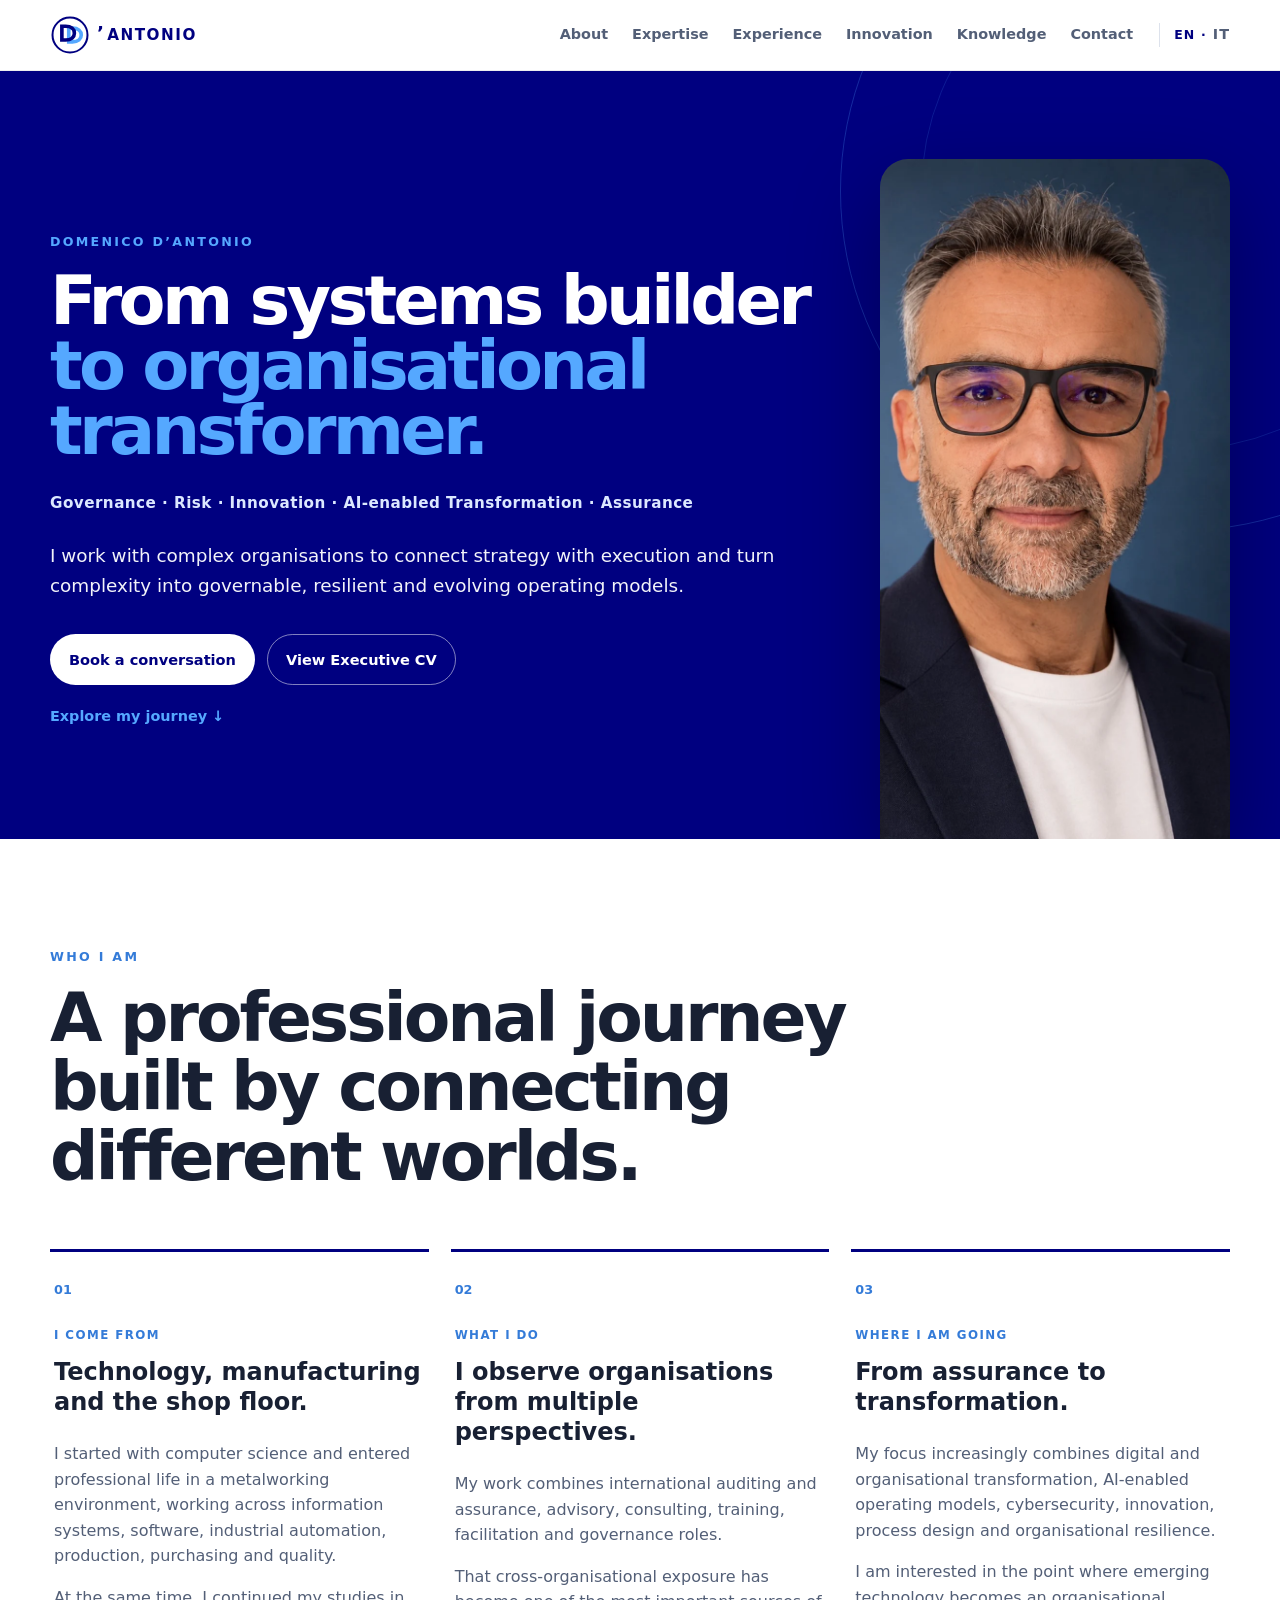
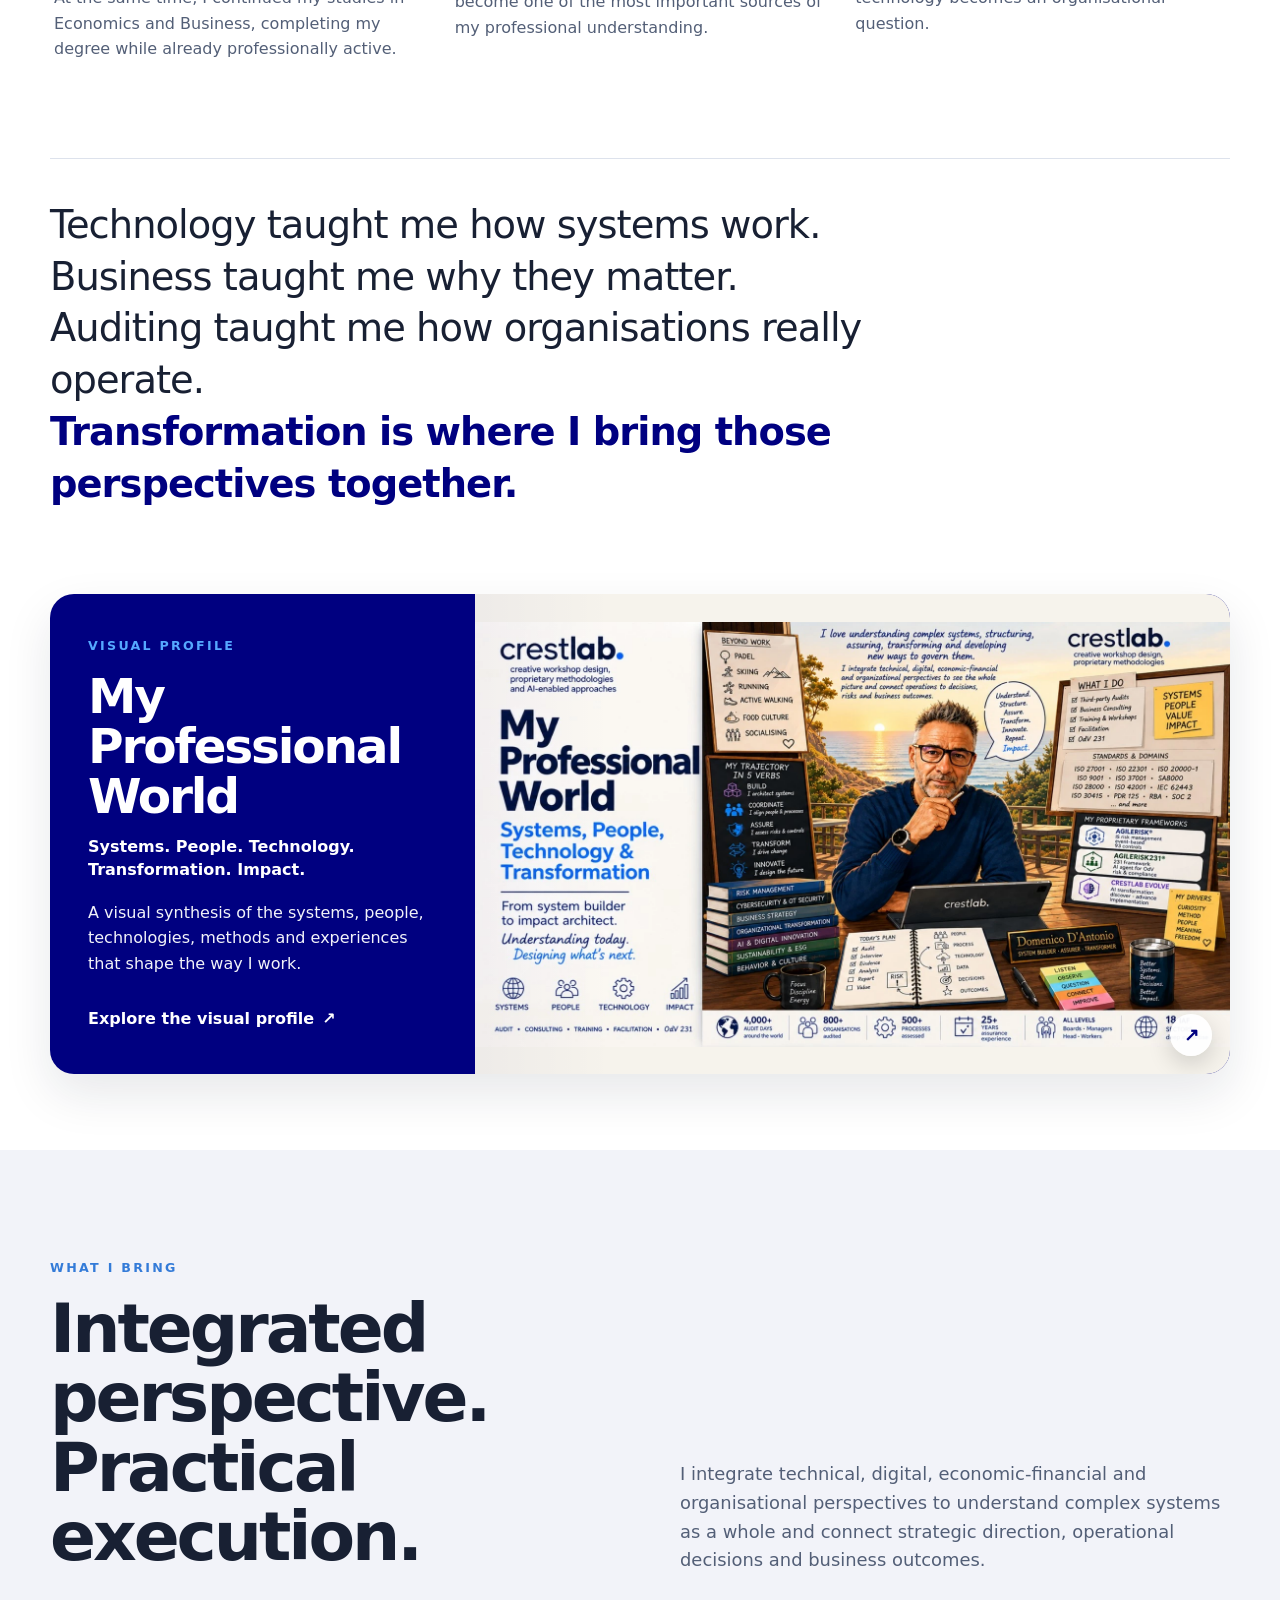
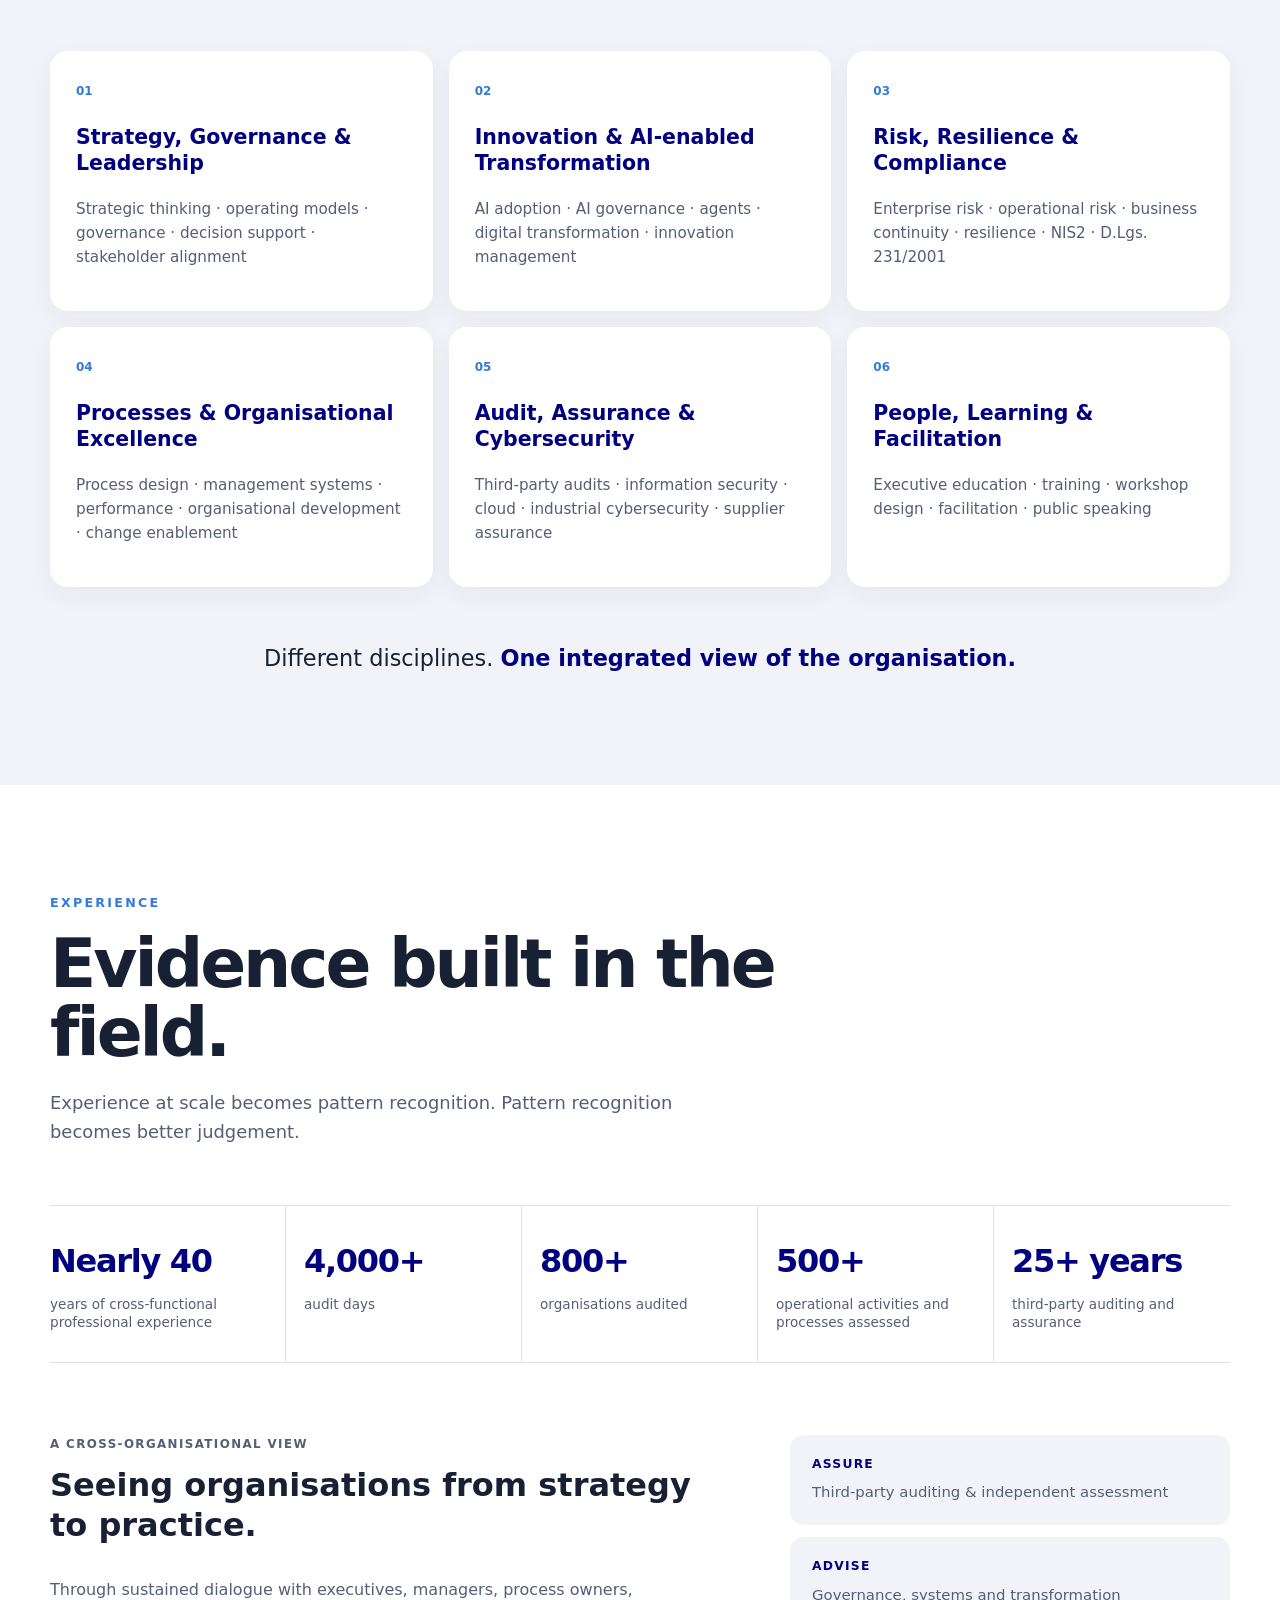
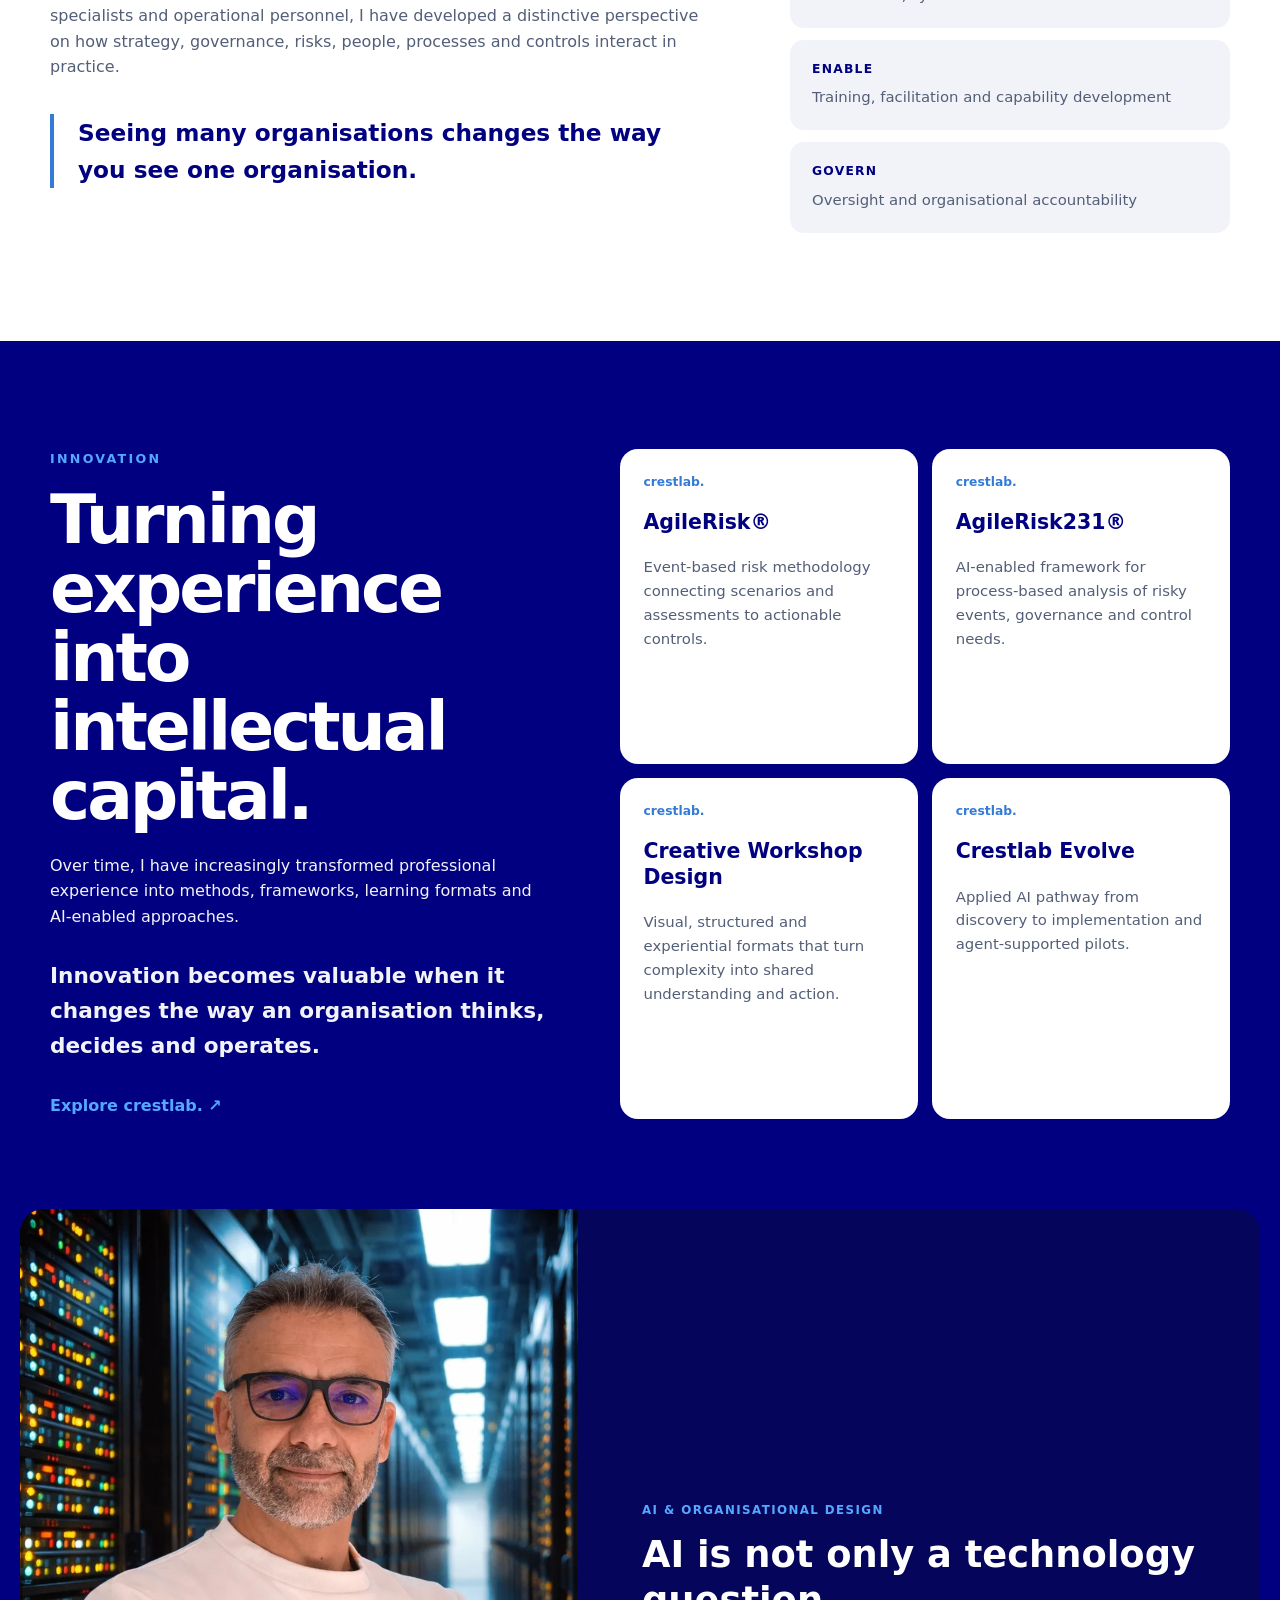
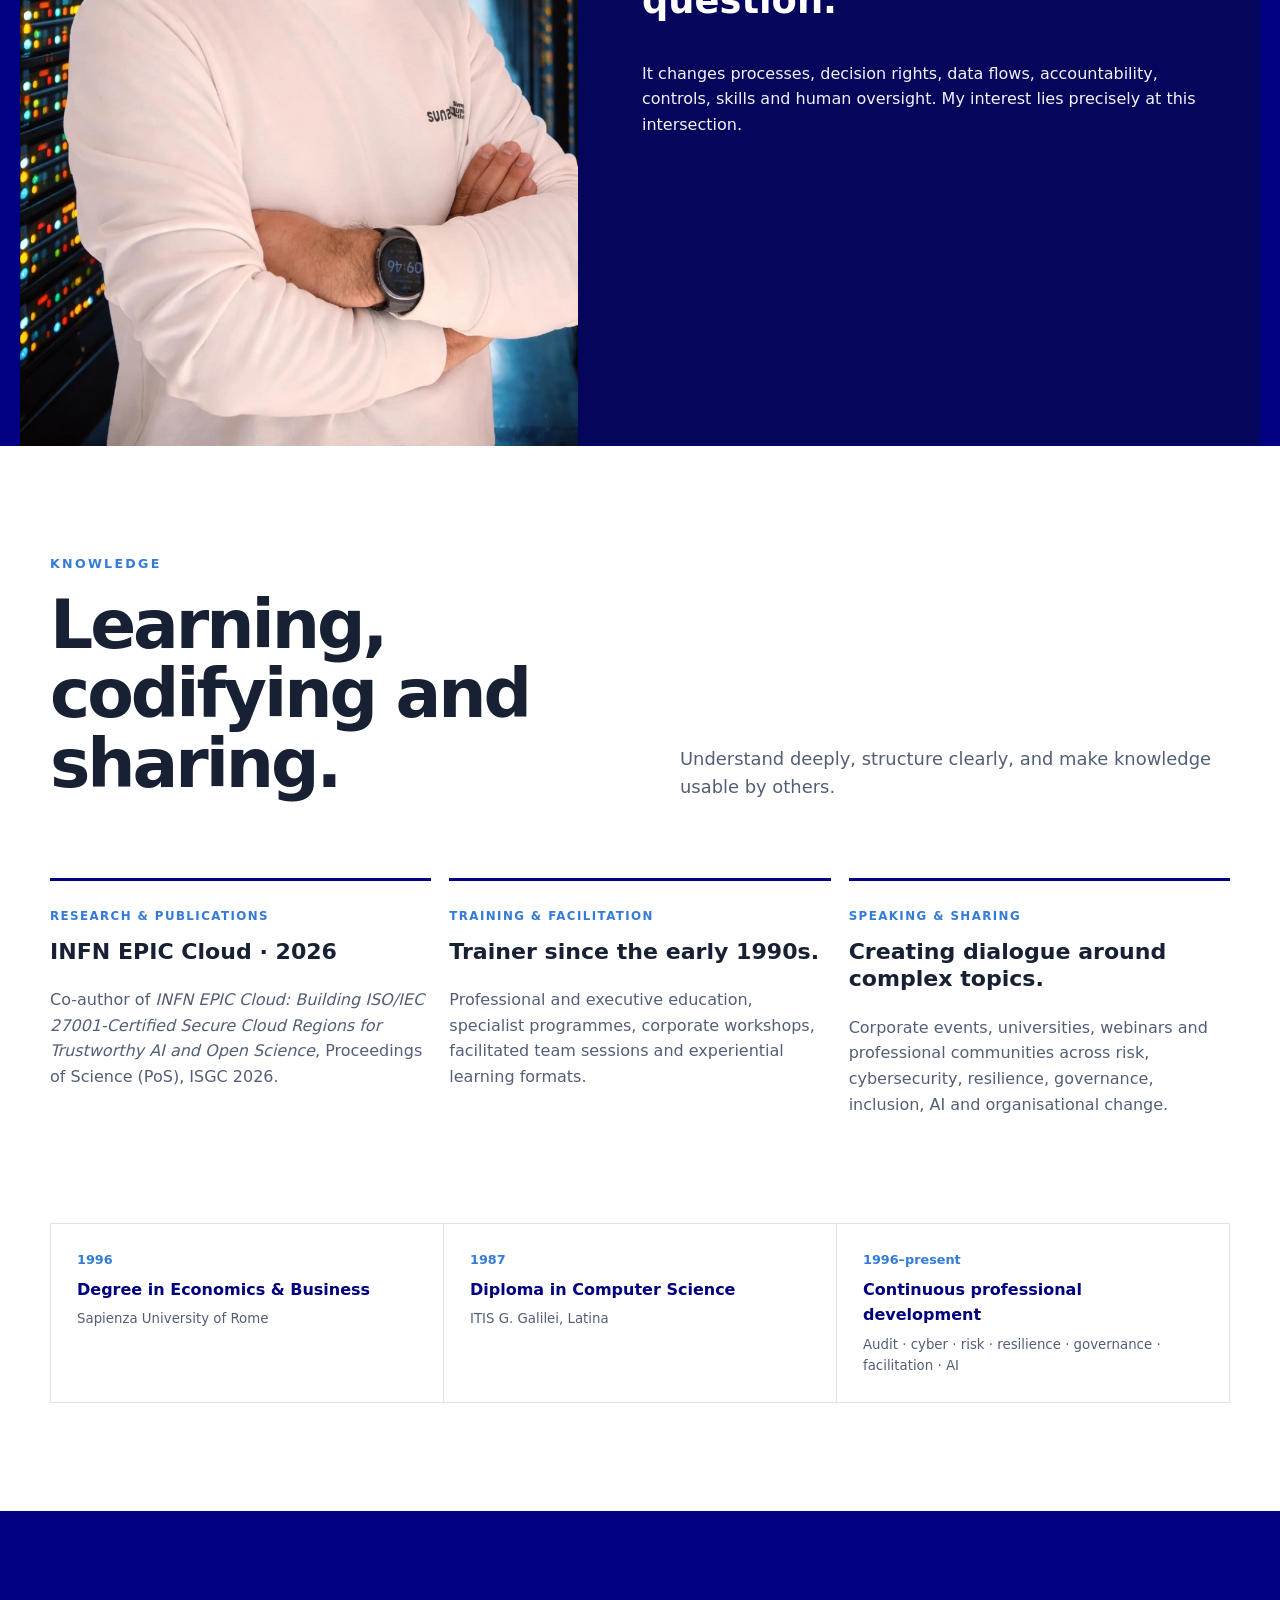
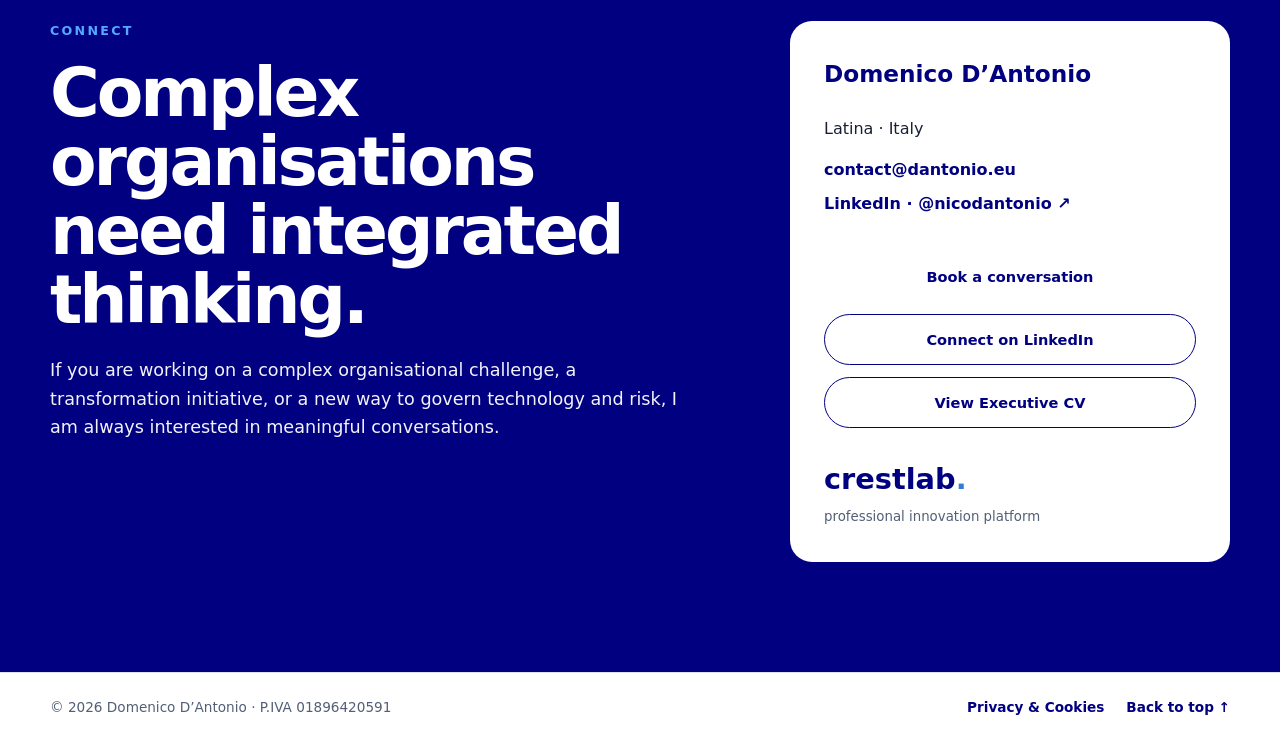
==== commit fa723ac7: "Upload 1.4.1 ul desktop ho corretto la Hero in modo che From systems builder resti compatto e non va" ====
--- a/index.html
+++ b/index.html
@@ -58,7 +58,7 @@
       <div class="container hero-grid">
         <div class="hero-copy reveal">
           <p class="eyebrow light">DOMENICO D’ANTONIO</p>
-          <h1 id="hero-title">From systems builder<br><span>to organisational transformer.</span></h1>
+          <h1 id="hero-title"><span class="hero-line hero-line-light">From systems builder</span><span class="hero-line hero-line-accent">to organisational transformer.</span></h1>
           <p class="hero-tags">Governance · Risk · Innovation · AI-enabled Transformation · Assurance</p>
           <p class="hero-lead">I work with complex organisations to connect strategy with execution and turn complexity into governable, resilient and evolving operating models.</p>
           <div class="actions">
@@ -111,13 +111,9 @@
       </div>
     </section>
 
-    <section class="visual-profile section" aria-labelledby="visual-profile-title">
+    <section class="visual-profile" aria-labelledby="visual-profile-title">
       <div class="container">
         <div class="visual-profile-card reveal">
-          <button class="visual-profile-image" type="button" data-visual-open aria-label="Open My Professional World visual profile">
-            <img src="assets/images/my-professional-world.webp" alt="My Professional World — a visual synthesis of Domenico D’Antonio’s professional identity, trajectory, methods and domains" width="1536" height="864" loading="lazy" />
-            <span class="visual-profile-zoom" aria-hidden="true">↗</span>
-          </button>
           <div class="visual-profile-copy">
             <p class="eyebrow">VISUAL PROFILE</p>
             <h2 id="visual-profile-title">My Professional World</h2>
@@ -125,6 +121,14 @@
             <p>A visual synthesis of the systems, people, technologies, methods and experiences that shape the way I work.</p>
             <button class="text-button" type="button" data-visual-open>Explore the visual profile <span aria-hidden="true">↗</span></button>
           </div>
+          <button class="visual-profile-image visual-profile-image-desktop" type="button" data-visual-open aria-label="Open My Professional World visual profile">
+            <img src="assets/images/my-professional-world.webp" alt="My Professional World — a visual synthesis of Domenico D’Antonio’s professional identity, trajectory, methods and domains" width="1536" height="864" loading="lazy" />
+            <span class="visual-profile-zoom" aria-hidden="true">↗</span>
+          </button>
+          <button class="visual-profile-mobile-teaser" type="button" data-visual-open aria-label="Open the complete My Professional World visual profile">
+            <img src="assets/images/my-professional-world-face-strip.webp" alt="Detail from My Professional World" width="475" height="155" loading="lazy" />
+            <span>View the complete visual</span><span aria-hidden="true">↗</span>
+          </button>
         </div>
       </div>
     </section>
@@ -265,7 +269,10 @@
     <div class="visual-lightbox" data-visual-lightbox hidden role="dialog" aria-modal="true" aria-label="My Professional World visual profile">
       <button class="visual-lightbox-close" type="button" data-visual-close aria-label="Close visual profile">×</button>
       <div class="visual-lightbox-inner">
-        <img src="assets/images/my-professional-world.webp" alt="My Professional World — full visual profile" width="1536" height="864" />
+        <picture>
+          <source media="(max-width: 640px)" srcset="assets/images/my-professional-world-vertical.webp" />
+          <img src="assets/images/my-professional-world.webp" alt="My Professional World — full visual profile" width="1536" height="864" />
+        </picture>
       </div>
     </div>
 
--- a/styles.css
+++ b/styles.css
@@ -126,3 +126,58 @@
   .visual-lightbox-inner{max-width:100%;max-height:none;border-radius:10px;overflow:visible}
   .visual-lightbox-close{top:10px;right:10px;width:42px;height:42px}
 }
+
+/* Refinements — v1.4.1 */
+.hero-line{display:block}
+.hero-line-light{color:#fff}
+.hero-line-accent{color:var(--light-blue)}
+@media (min-width:961px){
+  .hero-grid{grid-template-columns:minmax(0,1.38fr) minmax(320px,.62fr);gap:52px}
+  .hero-copy{min-width:0;padding-right:0}
+  .hero h1{font-size:clamp(3.5rem,5.35vw,5.95rem);max-width:none}
+  .hero-line-light{white-space:nowrap}
+  .hero-line-accent{max-width:760px}
+}
+
+/* Visual profile: editorial bridge, complete desktop visual, focused mobile teaser */
+.about{padding-bottom:46px}
+.visual-profile{padding:0 0 76px;background:#fff}
+.visual-profile-card{display:grid;grid-template-columns:.72fr 1.28fr;align-items:stretch;background:var(--navy);border-radius:24px;overflow:hidden;box-shadow:0 20px 48px rgba(24,32,51,.10)}
+.visual-profile-copy{grid-column:1;padding:42px 38px;min-width:0;display:flex;flex-direction:column;justify-content:center;color:#fff}
+.visual-profile-copy .eyebrow{color:var(--light-blue)}
+.visual-profile-copy h2{color:#fff;font-size:clamp(2.25rem,3.8vw,3.75rem);margin-bottom:14px}
+.visual-profile-copy>p:not(.eyebrow){color:#F2F3F9}
+.visual-profile-copy .visual-profile-kicker{font-weight:800;line-height:1.45;color:#fff!important;margin:0 0 18px}
+.visual-profile-image{grid-column:2;position:relative;display:flex;align-items:center;justify-content:center;width:100%;height:100%;min-height:0;padding:0;border:0;background:#f6f3ec;cursor:pointer;overflow:hidden}
+.visual-profile-image img{width:100%;height:100%;min-height:0;object-fit:contain;object-position:center;display:block;transition:transform .35s ease,filter .35s ease}
+.visual-profile-image::after{content:"";position:absolute;inset:0;background:linear-gradient(90deg,rgba(0,0,128,.035),transparent 18%);pointer-events:none}
+.visual-profile-image:hover img{transform:scale(1.008);filter:saturate(1.025)}
+.visual-profile-mobile-teaser{display:none}
+.visual-lightbox-inner picture{display:block}
+.visual-lightbox-inner picture img{display:block;width:100%;height:auto;background:#fff}
+
+@media (max-width:960px){
+  .about{padding-bottom:34px}
+  .visual-profile{padding:0 0 62px}
+  .visual-profile-card{grid-template-columns:1fr}
+  .visual-profile-copy{grid-column:1;grid-row:1;padding:38px 34px 30px}
+  .visual-profile-image-desktop{display:none}
+  .visual-profile-mobile-teaser{grid-row:2;display:grid;grid-template-columns:1fr auto auto;align-items:center;gap:12px;width:100%;padding:0 18px 16px;border:0;background:var(--navy);color:#fff;font:inherit;font-weight:800;text-align:left;cursor:pointer}
+  .visual-profile-mobile-teaser img{grid-column:1 / -1;width:100%;height:auto;aspect-ratio:475/155;object-fit:cover;border-radius:12px;box-shadow:0 12px 30px rgba(0,0,0,.20)}
+  .visual-profile-mobile-teaser span:first-of-type{padding-top:2px}
+  .visual-profile-mobile-teaser span:last-of-type{font-size:1.1rem}
+}
+@media (max-width:640px){
+  .about{padding-bottom:24px}
+  .manifesto{margin-top:54px;padding-top:30px}
+  .visual-profile{padding:0 0 52px}
+  .visual-profile-card{border-radius:18px}
+  .visual-profile-copy{padding:28px 24px 22px}
+  .visual-profile-copy h2{font-size:2.45rem}
+  .visual-profile-copy .text-button{margin-top:12px}
+  .visual-profile-mobile-teaser{padding:0 24px 24px;grid-template-columns:1fr auto}
+  .visual-profile-mobile-teaser img{margin-top:2px;border-radius:10px}
+  .visual-lightbox{padding:58px 8px 16px;align-items:flex-start;overflow:auto}
+  .visual-lightbox-inner{max-width:100%;max-height:none;border-radius:10px;overflow:visible}
+  .visual-lightbox-inner picture img{width:100%;height:auto}
+}
